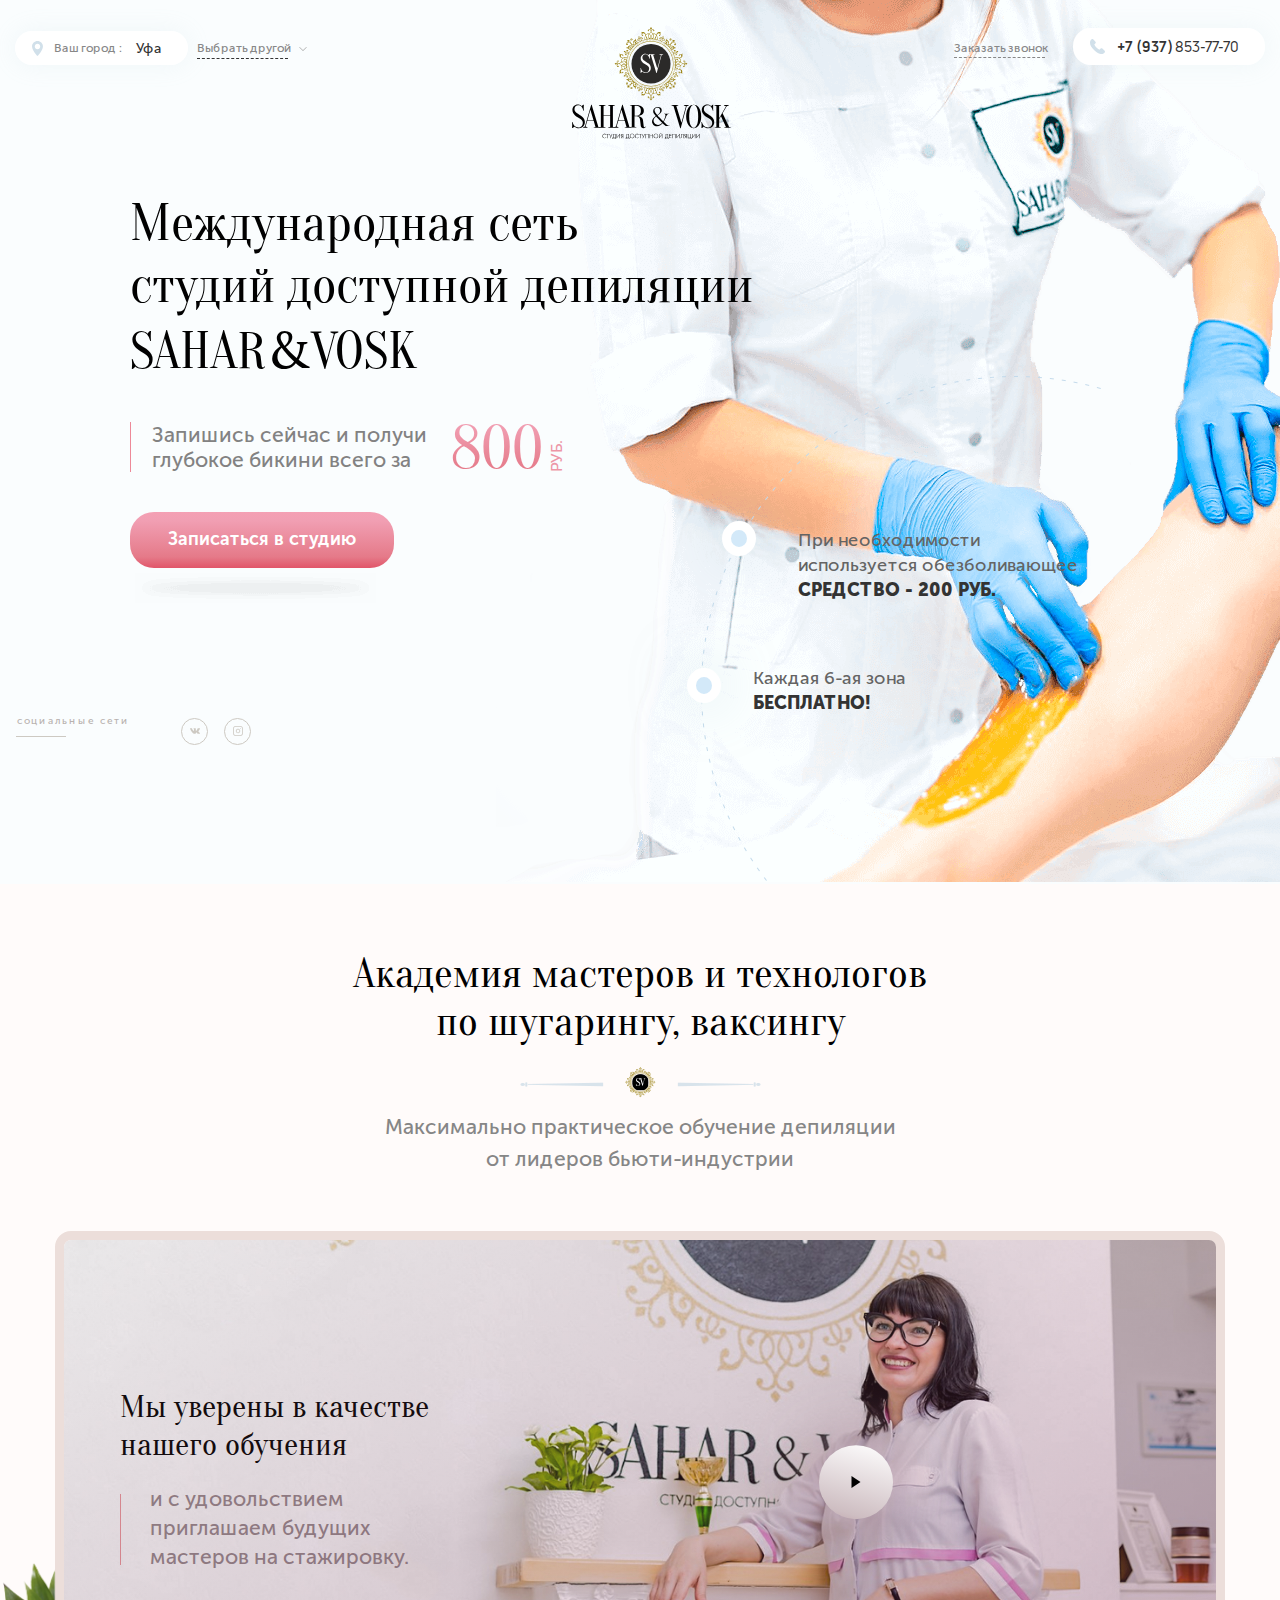
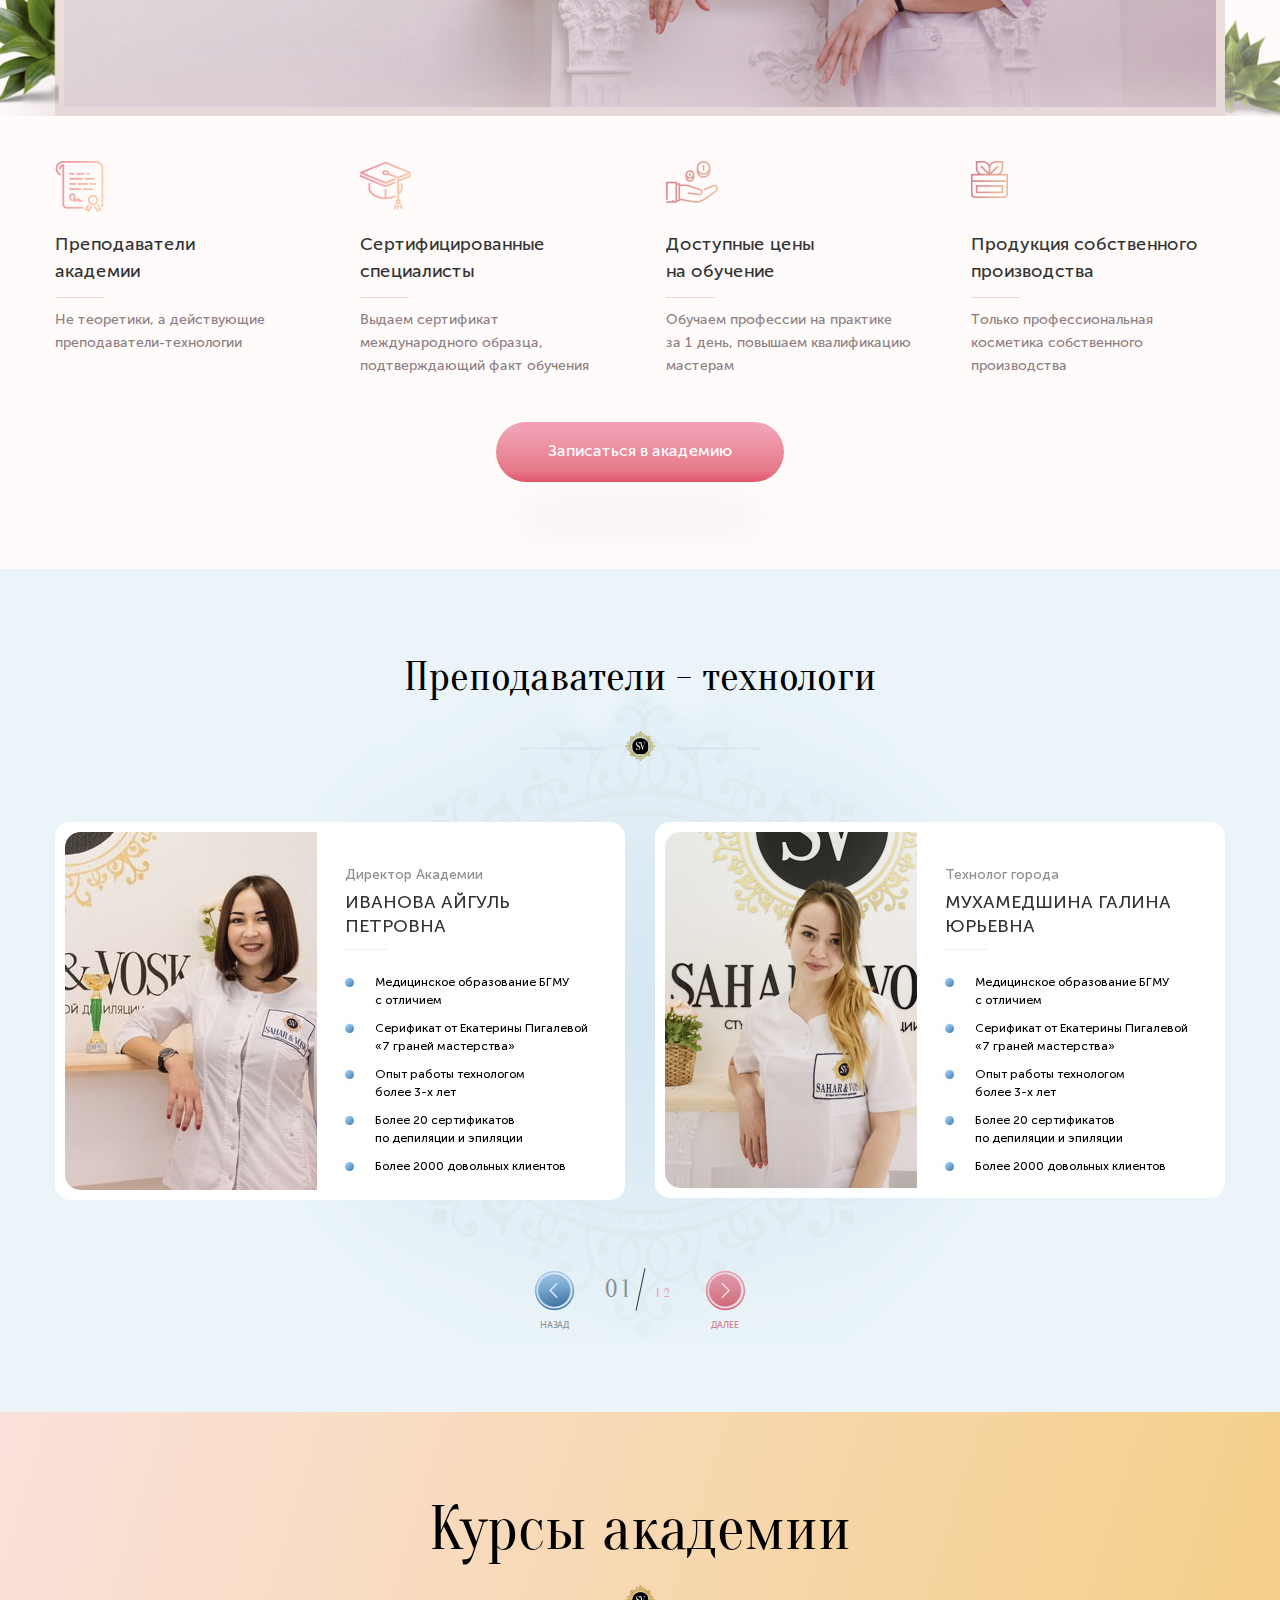
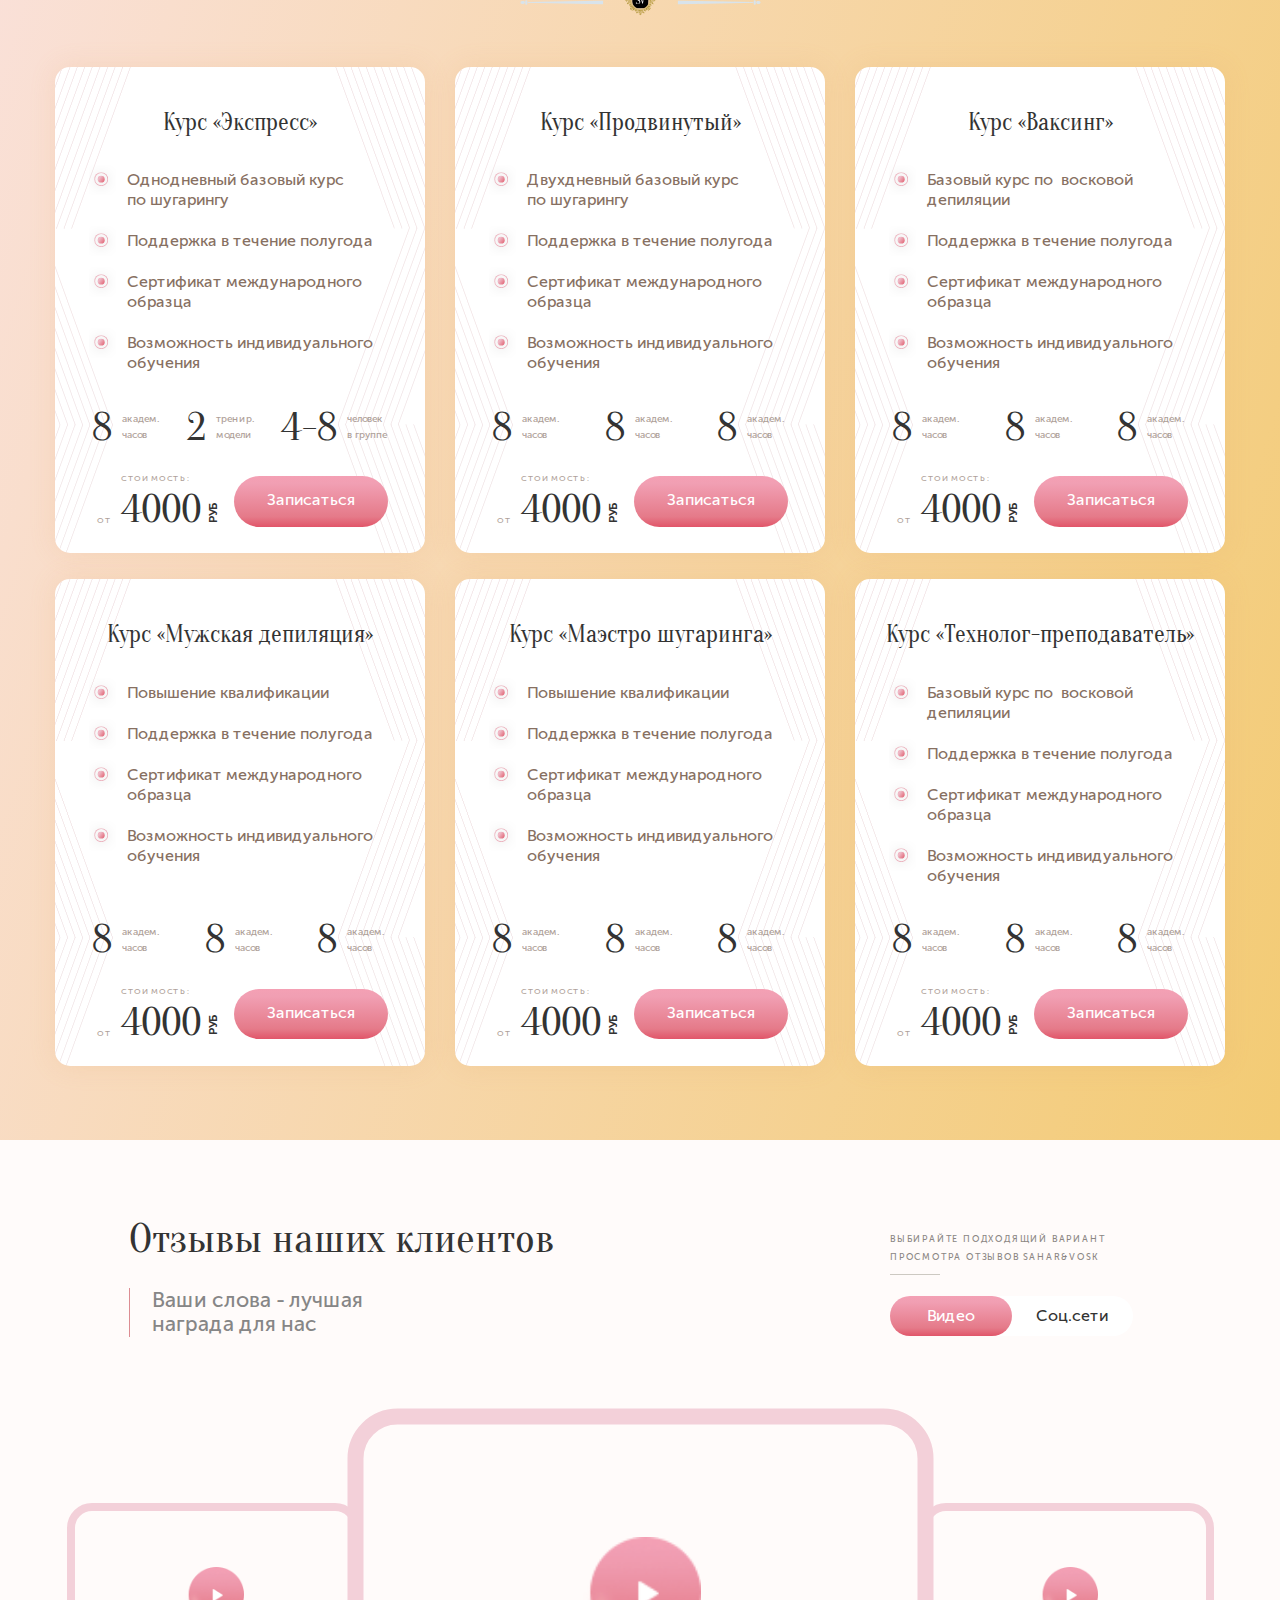
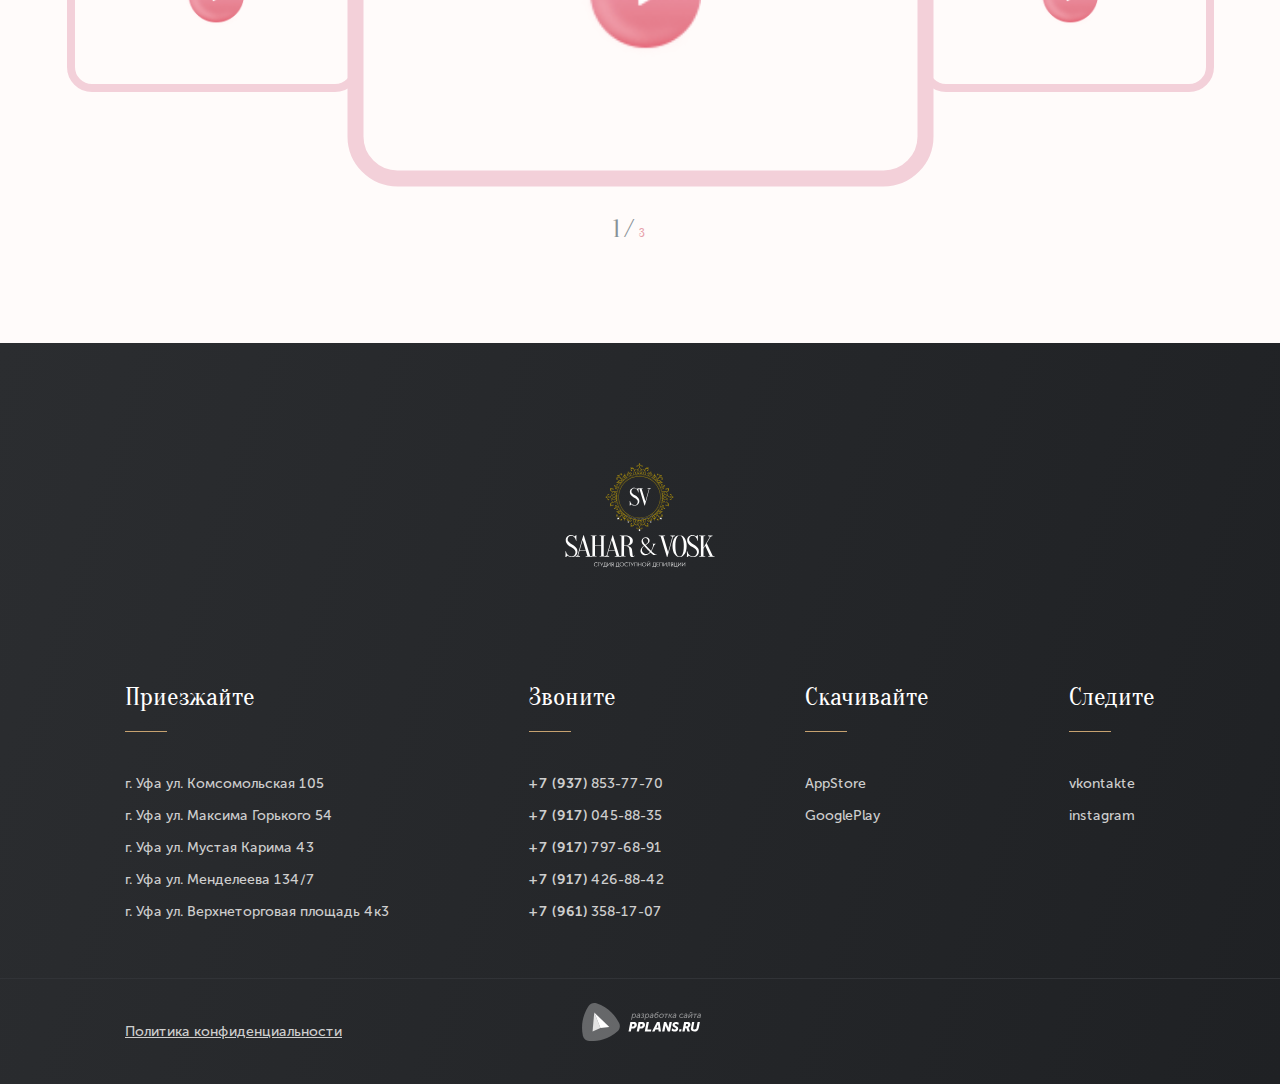
==== academy.html @ 2d85e716 "init" ====
<!DOCTYPE html>
<html lang="ru">
<head>
    <title>Международная сеть студий доступной депиляции Sahar&Vosk</title>
    <meta name="description" content="Международная сеть студий доступной депиляции Sahar&Vosk"/>
    <meta name="keywords" content="депиляция, сахарвоск, шугаринг, ваксинг"/>
    <!-- <base href="https://saharvosk.ru/" /> -->
    <meta charset="UTF-8"/>
    <meta http-equiv="X-UA-Compatible" content="IE=edge">
    <meta name="viewport" content="width=device-width, initial-scale=1, maximum-scale=1"/>
    <meta name="format-detection" content="telephone=no">

    <link rel="apple-touch-icon" sizes="180x180" href="img/favicon/apple-touch-icon.png">
    <link rel="icon" type="image/png" sizes="32x32" href="img/favicon/favicon-32x32.png">
    <link rel="icon" type="image/png" sizes="16x16" href="img/favicon/favicon-16x16.png">
    <!--<link rel="manifest" href="img/favicon/site.webmanifest">-->
    <meta name="msapplication-TileColor" content="#da532c">
    <meta name="theme-color" content="#ffffff">

    <link rel="stylesheet" type="text/css" href="css/normalize.css">
    <!-- шрифты -->
    <link rel="stylesheet" type="text/css" href="fonts/fonts.css">
    <!-- слайдер -->
    <link rel="stylesheet" type="text/css" href="slick/slick.css"/>
    <link rel="stylesheet" type="text/css" href="slick/slick-theme.css"/>
    <link rel="stylesheet" type="text/css" href="js/fancybox/dist/jquery.fancybox.min.css"/>

    <link rel="stylesheet" type="text/css" href="css/slider.css">
    <!-- основные стили -->
    <link rel="stylesheet" type="text/css" href="css/style.css">
    <link rel="stylesheet" type="text/css" href="css/index-style.css">
    <!-- медиа -->
    <link rel="stylesheet" type="text/css" href="css/media.css">
    <link rel="stylesheet" type="text/css" href="css/academy.css">
    <!--   <link rel="stylesheet" href="/components/ajaxform/css/default.css" type="text/css" /> -->
</head>
<body>
    <header class="women-header">
        <div class="container">
            <div class="women-header__top">
                <div class="women-header__hamburger">
                    <span></span>
                    <span></span>
                    <span></span>
                </div>
                <p class="women-header__top-city">
                            <span>
                                Ваш город :
                                <b>Уфа</b>
                            </span>
                    <a class="women-header__top-citybtn" href="javascript:void(0)">Выбрать другой</a>
                    <span>
                                <a class="women-header__top-citybtn" href="javascript:void(0)">
                                    <b>Уфа</b>
                                </a>
                            </span>
                </p>
                <a href="ufa/" class="header-top__logo">
                    <img src="img/logo-black.svg" alt="Логотип SAHAR&VOSK">
                </a>
                <p class="women-header__top-callme">
                    <a class="women-header__top-callmebtn" href="javascript:void(0)">Заказать звонок</a>
                    <a class="women-header__top-phone" href="tel:+79378537770">
                        <strong>+7 (937)</strong> 853-77-70
                    </a>
                </p>
            </div>
            <div class="women-header__middle">
                <div class="women-header__middle-wrap">
                    <h1 class="women-header__title">
                        Международная сеть<br/>
                        студий доступной депиляции<br/>
                        SAHAR<span>&amp;</span>VOSK
                    </h1>
                    <p class="women-header__action">
                        Запишись сейчас и получи глубокое бикини всего за
                        <strong class="women-header__price">
                            <span>800</span>
                            <b>
                                руб.
                            </b>
                        </strong>
                    </p>
                    <a class="women-header__button orderbtn" href="" target="_blank">Записаться в студию</a>
                    <img class="women-header__button-shadow" src="img/shadow-button-black@1x.png"
                         alt="shadow">
                </div>
                <div class="women-header__features">
                    <p>
                        При необходимости<br/>
                        используется обезболивающее<br/>
                        <b>средство - 200 руб.</b>
                    </p>
                    <p>
                        Каждая 6-ая зона<br/>
                        <b>бесплатно!</b>
                    </p>
                </div>
            </div>
            <div class="women-header__down">
                <div class="women-header__social">
                    <span>социальные  сети</span>
                    <ul class="women-header__social-list">
                        <li class="women-header__social-item">
                            <a href="https://vk.com/saharvoskufa" target="_blank">
                                <img src="svg/vk.svg" alt="Вконтакте"/>
                            </a>
                        </li>
                        <li class="women-header__social-item">
                            <a href="https://www.instagram.com/saharvosk_ufa/" target="_blank">
                                <img src="svg/instagram.svg" alt="Instagram"/>
                            </a>
                        </li>


                    </ul>
                </div>
            </div>
        </div>
        <nav class="main-navigation">
            <a class="main-navigation__link" href="ufa/female.html#about">О студии</a>
            <a class="main-navigation__link" href="ufa/female.html#achieves">Награды и достижения</a>
            <a class="main-navigation__link" href="ufa/female.html#complexes">Комплексы</a>
            <a class="main-navigation__link" href="ufa/female.html#prices">Наши цены</a>
            <a class="main-navigation__link" href="ufa/female.html#gallery">Галерея</a>
            <a class="main-navigation__link" href="ufa/female.html#masters">Мастера студии</a>
            <a class="main-navigation__link" href="ufa/female.html#reviews">Отзывы</a>
            <a class="main-navigation__link" href="ufa/female.html#training">Обучение</a>
            <a class="main-navigation__link" href="ufa/female.html#mobile">Скачать приложение</a>
            <a class="main-navigation__link" href="ufa/female.html#contacts">Контакты</a>
        </nav>
    </header>
    <main>
        <div class="academy-master">
            <div class="container container--middle">
                <section class="academy-master__main">
                    <h2 class="academy-master__title">Академия мастеров и технологов по шугарингу, ваксингу</h2>
                    <p class="academy-master__tagline">Максимально практическое обучение депиляции от&nbsp;лидеров бьюти-индустрии</p>
                </section>
                <div class="academy-master__video">
                    <div class="academy-master__video-wrap">
                        <img class="academy-master__img" src="img/img-teacher.jpg" alt="Об обучении обучении">
                        <section class="academy-master__video-main">
                            <h3 class="academy-master__video-title">Мы уверены в качестве  нашего обучения  </h3>
                            <p class="academy-master__video-tagline">и с удовольствием приглашаем будущих мастеров на стажировку.</p>
                        </section>
                        <a class="academy-master__video-btn" href="https://www.youtube.com/watch?time_continue=9&v=LHHwBPByfaY" data-fancybox aria-label="Play">
                            <span aria-label="знак воспроизведения"></span>
                        </a>
                    </div>
                    <div class="academy-master__video-shadow" aria-label="Тень прижата к низу"></div>
                </div>
                <ul class="advantages-learn">
                    <li class="advantages-learn__item">
                        <h3 class="advantages-learn__title advantages-learn__title--icon-1">Преподаватели <br>академии</h3>
                        <p class="advantages-learn__text">Не теоретики, а действующие преподаватели-технологии</p>
                    </li>
                    <li class="advantages-learn__item">
                        <h3 class="advantages-learn__title advantages-learn__title--icon-2">Сертифицированные специалисты</h3>
                        <p class="advantages-learn__text">Выдаем сертификат  международного образца, подтверждающий факт обучения</p>
                    </li>
                    <li class="advantages-learn__item">
                        <h3 class="advantages-learn__title advantages-learn__title--icon-3">Доступные цены на&nbsp;обучение</h3>
                        <p class="advantages-learn__text">Обучаем профессии на&nbsp;практике за&nbsp;1&nbsp;день, повышаем квалификацию мастерам</p>
                    </li>
                    <li class="advantages-learn__item">
                        <h3 class="advantages-learn__title advantages-learn__title--icon-4">Продукция собственного производства</h3>
                        <p class="advantages-learn__text">Только профессиональная косметика собственного производства</p>
                    </li>
                </ul>
                <div class="academy-master__center">
                    <a href="#" class="btn academy-master__btn">Записаться в академию</a>
                </div>
            </div>
        </div>
        <div class="people">
            <section class="container container--middle">
                <h2 class="people__title">Преподаватели - технологи</h2>
                <div class="teacher-slider">
                    <div class="teacher-slider__item">
                        <div class="teacher">
                            <div class="teacher__photo">
                                <img src="img/img-teacher-1.png" alt="Учитель Иванова Айгуль Петровна">
                            </div>
                            <div class="teacher__info">
                                <header class="teacher__header">
                                    <strong class="teacher__post">Директор Академии</strong>
                                    <h3 class="teacher__name">Иванова Айгуль Петровна</h3>
                                </header>
                                <ul class="teacher__list">
                                    <li class="teacher__item">Медицинское образование БГМУ с&nbsp;отличием</li>
                                    <li class="teacher__item">Серификат от&nbsp;Екатерины Пигалевой &laquo;7&nbsp;граней мастерства&raquo;</li>
                                    <li class="teacher__item">Опыт работы технологом <br> более 3-х лет</li>
                                    <li class="teacher__item">Более 20&nbsp;сертификатов по&nbsp;депиляции и&nbsp;эпиляции</li>
                                    <li class="teacher__item">Более 2000 довольных клиентов</li>
                                </ul>
                            </div>
                        </div>
                    </div>
                    <div class="teacher-slider__item">
                        <div class="teacher">
                            <div class="teacher__photo">
                                <img src="img/img-teacher-2.png" alt="Учитель Иванова Айгуль Петровна">
                            </div>
                            <div class="teacher__info">
                                <header class="teacher__header">
                                    <strong class="teacher__post">Технолог города</strong>
                                    <h3 class="teacher__name">Мухамедшина Галина Юрьевна</h3>
                                </header>
                                <ul class="teacher__list">
                                    <li class="teacher__item">Медицинское образование БГМУ с&nbsp;отличием</li>
                                    <li class="teacher__item">Серификат от&nbsp;Екатерины Пигалевой &laquo;7&nbsp;граней мастерства&raquo;</li>
                                    <li class="teacher__item">Опыт работы технологом <br> более 3-х лет</li>
                                    <li class="teacher__item">Более 20&nbsp;сертификатов по&nbsp;депиляции и&nbsp;эпиляции</li>
                                    <li class="teacher__item">Более 2000 довольных клиентов</li>
                                </ul>
                            </div>
                        </div>
                    </div>
                    <div class="teacher-slider__item">
                        <div class="teacher">
                            <div class="teacher__photo">
                                <img src="img/img-teacher-1.png" alt="Учитель Иванова Айгуль Петровна">
                            </div>
                            <div class="teacher__info">
                                <header class="teacher__header">
                                    <strong class="teacher__post">Директор Академии</strong>
                                    <h3 class="teacher__name">Иванова Айгуль Петровна</h3>
                                </header>
                                <ul class="teacher__list">
                                    <li class="teacher__item">Медицинское образование БГМУ с&nbsp;отличием</li>
                                    <li class="teacher__item">Серификат от&nbsp;Екатерины Пигалевой &laquo;7&nbsp;граней мастерства&raquo;</li>
                                    <li class="teacher__item">Опыт работы технологом <br> более 3-х лет</li>
                                    <li class="teacher__item">Более 20&nbsp;сертификатов по&nbsp;депиляции и&nbsp;эпиляции</li>
                                    <li class="teacher__item">Более 2000 довольных клиентов</li>
                                </ul>
                            </div>
                        </div>
                    </div>
                </div>
                <div class="people__arrow">
                    <button class="arrow-slide people__arrow-prev"></button>
                    <div class="people__number"><span>01</span> 12</div>
                    <button class="arrow-slide people__arrow-next"></button>
                </div>
            </section>
        </div>
        <div class="academy-cousre">
            <div class="container container--middle">
                <h2 class="academy-cousre__title">Курсы академии</h2>
                <ul class="academy-cousre__list">
                    <li class="academy-cousre__item">
                        <section class="course">
                            <h3 class="course__title">Курс «Экспресс»</h3>
                            <ul class="course__list">
                                <li class="course__item">Однодневный базовый курс по&nbsp;шугарингу
                                </li>
                                <li class="course__item">Поддержка в&nbsp;течение полугода
                                </li>
                                <li class="course__item">Сертификат международного образца
                                </li>
                                <li class="course__item">Возможность индивидуального обучения
                                </li>
                            </ul>
                            <ul class="course__time-list">
                                <li class="course__time-item">
                                    <strong class="course__time">8</strong>
                                    <span>академ. часов</span>
                                </li>
                                <li class="course__time-item">
                                    <strong class="course__time">2</strong>
                                    <span>тренир. модели</span>
                                </li>
                                <li class="course__time-item">
                                    <strong class="course__time">4-8</strong>
                                    <span>человек в группе</span>
                                </li>
                            </ul>
                            <footer class="course__footer">
                                <div class="course__price">
                                    <sub>от</sub>
                                    <strong>4000 <span>стоимость:</span></strong>
                                    <b>руб</b>
                                </div>
                                <a href="" class="btn btn--danger course__btn">Записаться</a>
                            </footer>
                        </section>
                    </li>
                    <li class="academy-cousre__item">
                        <section class="course">
                            <h3 class="course__title">Курс «Продвинутый»</h3>
                            <ul class="course__list">
                                <li class="course__item">Двухдневный базовый курс по&nbsp;шугарингу
                                </li>
                                <li class="course__item">Поддержка в&nbsp;течение полугода
                                </li>
                                <li class="course__item">Сертификат международного образца
                                </li>
                                <li class="course__item">Возможность индивидуального обучения
                                </li>
                            </ul>
                            <ul class="course__time-list">
                                <li class="course__time-item">
                                    <strong class="course__time">8</strong>
                                    <span>академ. часов</span>
                                </li>
                                <li class="course__time-item">
                                    <strong class="course__time">8</strong>
                                    <span>академ. часов</span>
                                </li>
                                <li class="course__time-item">
                                    <strong class="course__time">8</strong>
                                    <span>академ. часов</span>
                                </li>
                            </ul>
                            <footer class="course__footer">
                                <div class="course__price">
                                    <sub>от</sub>
                                    <strong>4000 <span>стоимость:</span></strong>
                                    <b>руб</b>
                                </div>
                                <a href="" class="btn btn--danger course__btn">Записаться</a>
                            </footer>
                        </section>
                    </li>
                    <li class="academy-cousre__item">
                        <section class="course">
                            <h3 class="course__title">Курс «Ваксинг»</h3>
                            <ul class="course__list">
                                <li class="course__item">Базовый курс по&nbsp; восковой депиляции
                                </li>
                                <li class="course__item">Поддержка в&nbsp;течение полугода
                                </li>
                                <li class="course__item">Сертификат международного образца
                                </li>
                                <li class="course__item">Возможность индивидуального обучения
                                </li>
                            </ul>
                            <ul class="course__time-list">
                                <li class="course__time-item">
                                    <strong class="course__time">8</strong>
                                    <span>академ. часов</span>
                                </li>
                                <li class="course__time-item">
                                    <strong class="course__time">8</strong>
                                    <span>академ. часов</span>
                                </li>
                                <li class="course__time-item">
                                    <strong class="course__time">8</strong>
                                    <span>академ. часов</span>
                                </li>
                            </ul>
                            <footer class="course__footer">
                                <div class="course__price">
                                    <sub>от</sub>
                                    <strong>4000 <span>стоимость:</span></strong>
                                    <b>руб</b>
                                </div>
                                <a href="" class="btn btn--danger course__btn">Записаться</a>
                            </footer>
                        </section>
                    </li>
                    <li class="academy-cousre__item">
                        <section class="course">
                            <h3 class="course__title">Курс «Мужская депиляция»</h3>
                            <ul class="course__list">
                                <li class="course__item">Повышение квалификации
                                </li>
                                <li class="course__item">Поддержка в&nbsp;течение полугода
                                </li>
                                <li class="course__item">Сертификат международного образца
                                </li>
                                <li class="course__item">Возможность индивидуального обучения
                                </li>
                            </ul>
                            <ul class="course__time-list">
                                <li class="course__time-item">
                                    <strong class="course__time">8</strong>
                                    <span>академ. часов</span>
                                </li>
                                <li class="course__time-item">
                                    <strong class="course__time">8</strong>
                                    <span>академ. часов</span>
                                </li>
                                <li class="course__time-item">
                                    <strong class="course__time">8</strong>
                                    <span>академ. часов</span>
                                </li>
                            </ul>
                            <footer class="course__footer">
                                <div class="course__price">
                                    <sub>от</sub>
                                    <strong>4000 <span>стоимость:</span></strong>
                                    <b>руб</b>
                                </div>
                                <a href="" class="btn btn--danger course__btn">Записаться</a>
                            </footer>
                        </section>
                    </li>
                    <li class="academy-cousre__item">
                        <section class="course">
                            <h3 class="course__title">Курс «Маэстро шугаринга»</h3>
                            <ul class="course__list">
                                <li class="course__item">Повышение квалификации
                                </li>
                                <li class="course__item">Поддержка в&nbsp;течение полугода
                                </li>
                                <li class="course__item">Сертификат международного образца
                                </li>
                                <li class="course__item">Возможность индивидуального обучения
                                </li>
                            </ul>
                            <ul class="course__time-list">
                                <li class="course__time-item">
                                    <strong class="course__time">8</strong>
                                    <span>академ. часов</span>
                                </li>
                                <li class="course__time-item">
                                    <strong class="course__time">8</strong>
                                    <span>академ. часов</span>
                                </li>
                                <li class="course__time-item">
                                    <strong class="course__time">8</strong>
                                    <span>академ. часов</span>
                                </li>
                            </ul>
                            <footer class="course__footer">
                                <div class="course__price">
                                    <sub>от</sub>
                                    <strong>4000 <span>стоимость:</span></strong>
                                    <b>руб</b>
                                </div>
                                <a href="" class="btn btn--danger course__btn">Записаться</a>
                            </footer>
                        </section>
                    </li>
                    <li class="academy-cousre__item">
                        <section class="course">
                            <h3 class="course__title">Курс «Технолог-преподаватель»</h3>
                            <ul class="course__list">
                                <li class="course__item">Базовый курс по&nbsp; восковой депиляции
                                </li>
                                <li class="course__item">Поддержка в&nbsp;течение полугода
                                </li>
                                <li class="course__item">Сертификат международного образца
                                </li>
                                <li class="course__item">Возможность индивидуального обучения
                                </li>
                            </ul>
                            <ul class="course__time-list">
                                <li class="course__time-item">
                                    <strong class="course__time">8</strong>
                                    <span>академ. часов</span>
                                </li>
                                <li class="course__time-item">
                                    <strong class="course__time">8</strong>
                                    <span>академ. часов</span>
                                </li>
                                <li class="course__time-item">
                                    <strong class="course__time">8</strong>
                                    <span>академ. часов</span>
                                </li>
                            </ul>
                            <footer class="course__footer">
                                <div class="course__price">
                                    <sub>от</sub>
                                    <strong>4000 <span>стоимость:</span></strong>
                                    <b>руб</b>
                                </div>
                                <a href="" class="btn btn--danger course__btn">Записаться</a>
                            </footer>
                        </section>
                    </li>
                </ul>
            </div>
        </div>
        <section class="women-reviews" id="reviews">
            <div class="container">
                <h3 class="women-reviews__title">
                    Отзывы наших клиентов
                </h3>
                <p class="women-reviews__subtitle">
                    Ваши слова - лучшая <br> награда для нас
                </p>
                <div class="women-reviews__right">
                    <p class="women-reviews__right-text">
                        Выбирайте подходящий вариант
                        просмотра отзывов SAHAR&VOSK
                    </p>
                    <div class="women-reviews__button-wrapp">
                        <a class="women-reviews__link active" data-link="tab-0">Видео</a>
                        <a class="women-reviews__link" data-link="tab-1">Соц.сети</a>
                    </div>
                </div>
            </div>
            <div class="women-reviews__slider women-reviews__slider--1 active">
                <a data-fancybox href="https://youtu.be/DEIMOzHHLB4">
                    <div class="women-features__video-play">
                        <span class="visually-hidden">play</span>
                    </div>
                    <!--<img src="otz3.jpg" alt="Видео 3" title="Видео 3">-->
                    <div class="women-reviews__item" style="background-image: url('otz3.jpg')"></div>
                </a><a data-fancybox href="https://youtu.be/8-T09xqndgY">
                <div class="women-features__video-play">
                    <span class="visually-hidden">play</span>
                </div>
                <!--<img src="otz2.jpg" alt="Видео 2" title="Видео 2">-->
                <div class="women-reviews__item" style="background-image: url('otz2.jpg')"></div>
            </a><a data-fancybox href="https://www.youtube.com/watch?v=f9iLj6qCaHw&feature=youtu.be">
                <div class="women-features__video-play">
                    <span class="visually-hidden">play</span>
                </div>
                <!--<img src="otz1.jpg" alt="Видео 1" title="Видео 1">-->
                <div class="women-reviews__item" style="background-image: url('otz1.jpg')"></div>
            </a>
            </div>
            <div class="women-reviews__slider women-reviews__slider--2 ">
                <a data-fancybox href="Screenshot_17.jpg">
                    <div class="women-features__video-play">
                        <span class="visually-hidden">play</span>
                    </div>
                    <!--<img src="Screenshot_17.jpg" alt="Видео 1" title="Видео 1"> -->
                    <div class="women-reviews__item" style="background-image: url('Screenshot_17.jpg')"></div>
                </a><a data-fancybox href="Screenshot_18.jpg">
                <div class="women-features__video-play">
                    <span class="visually-hidden">play</span>
                </div>
                <!--<img src="Screenshot_18.jpg" alt="" title=""> -->
                <div class="women-reviews__item" style="background-image: url('Screenshot_18.jpg')"></div>
            </a><a data-fancybox href="Screenshot_19.jpg">
                <div class="women-features__video-play">
                    <span class="visually-hidden">play</span>
                </div>
                <!--<img src="Screenshot_19.jpg" alt="" title=""> -->
                <div class="women-reviews__item" style="background-image: url('Screenshot_19.jpg')"></div>
            </a><a data-fancybox href="Screenshot_20.jpg">
                <div class="women-features__video-play">
                    <span class="visually-hidden">play</span>
                </div>
                <!--<img src="Screenshot_20.jpg" alt="" title=""> -->
                <div class="women-reviews__item" style="background-image: url('Screenshot_20.jpg')"></div>
            </a><a data-fancybox href="Screenshot_21.jpg">
                <div class="women-features__video-play">
                    <span class="visually-hidden">play</span>
                </div>
                <!--<img src="Screenshot_21.jpg" alt="" title=""> -->
                <div class="women-reviews__item" style="background-image: url('Screenshot_21.jpg')"></div>
            </a><a data-fancybox href="Screenshot_22.jpg">
                <div class="women-features__video-play">
                    <span class="visually-hidden">play</span>
                </div>
                <!--<img src="Screenshot_22.jpg" alt="" title=""> -->
                <div class="women-reviews__item" style="background-image: url('Screenshot_22.jpg')"></div>
            </a>
            </div>
        </section>
    </main>
    <footer class="women-footer" id="contacts">
        <div class="container">
            <a class="women-footer__logo" href="ufa/">
                <img src="img/logo-white.svg" alt="logo">
            </a>
            <div class="women-footer__wrapper">
                <div class="women-footer__block">
                    <h3 class="women-footer__block-title">Приезжайте</h3>
                    <ul class="women-footer__list">
                        <li>г. Уфа ул. Комсомольская 105</li>
                        <li>г. Уфа ул. Максима Горького 54</li>
                        <li>г. Уфа ул. Мустая Карима 43</li>
                        <li>г. Уфа ул. Менделеева 134/7</li>
                        <li>г. Уфа ул. Верхнеторговая площадь 4к3</li>
                    </ul>
                </div>
                <div class="women-footer__block">
                    <h3 class="women-footer__block-title">Звоните</h3>
                    <ul class="women-footer__list">
                        <li><a href="tel:+79378537770"><strong>+7 (937)</strong> 853-77-70</a></li>
                        <li><a href="tel:+79170458835"><strong>+7 (917)</strong> 045-88-35</a></li>
                        <li><a href="tel:+79177976891"><strong>+7 (917)</strong> 797-68-91</a></li>
                        <li><a href="tel:+79174268842"><strong>+7 (917)</strong> 426-88-42</a></li>
                        <li><a href="tel:+79613581707"><strong>+7 (961)</strong> 358-17-07</a></li>
                    </ul>
                </div>
                <div class="women-footer__block">
                    <h3 class="women-footer__block-title women-footer__respomsive-title">Скачивайте</h3>
                    <ul class="women-footer__list">
                        <li>
                            <a class="women-footer__responsive-link" target="_blank"
                               href="https://itunes.apple.com/ru/app/%D1%81%D1%82%D1%83%D0%B4%D0%B8%D1%8F-%D0%B4%D0%B5%D0%BF%D0%B8%D0%BB%D1%8F%D1%86%D0%B8%D0%B8-sahar-vosk/id1389787191?mt=8">
                                AppStore
                            </a>
                        </li>
                        <li>
                            <a class="women-footer__responsive-link google-responsive-link" target="_blank"
                               href="https://play.google.com/store/apps/details?id=com.yclients.mobile.g93509">
                                GooglePlay
                            </a>
                        </li>
                    </ul>
                </div>
                <div class="women-footer__block">
                    <h3 class="women-footer__block-title">Следите</h3>
                    <ul class="women-footer__list">
                        <li><a target="_blank" href="https://vk.com/saharvoskufa">vkontakte</a></li>
                        <li><a target="_blank" href="https://www.instagram.com/saharvosk_ufa/">instagram</a></li>


                    </ul>
                </div>
            </div>
        </div>
        <div class="women-footer__down">
            <div class="container">
                <a class="women-footer__link" target="_blank" href="Политика конфиденциальности для сайта (1).pdf">Политика
                    конфиденциальности</a>
                <a class="women-footer__down-link" href="https://pplans.ru">
                    <img src="img/pplans-white.svg" alt="Разработка сайтов PeoplePlans"
                         title="Разработка сайтов PeoplePlans">
                </a>
            </div>
        </div>
    </footer>
    <div class="modal-city">
        <div class="container">
            <img class="img-fluid logo-w" src="img/logo-black.svg" alt="Логотип SAHAR&VOSK">
            <h3 class="modal-city__title">Выберите город
                <sub class="closed-modal">
                    <span></span>
                    <span></span>
                </sub>
            </h3>
            <ul class="modal-city__list">
                <li class="modal-city__item">
                    <h3 class="modal-city__item-title">А</h3>
                    <ul>
                        <li><a href="aktobe/">Актобе</a></li>
                        <li><a href="almaty/">Алматы</a></li>
                        <li><a href="almetyevsk/">Альметьевск</a></li>
                        <li><a href="arkhangelsk/">Архангельск</a></li>
                        <li><a href="astana/">Астана</a></li>
                        <li><a href="astrahan/">Астрахань</a></li>
                    </ul>
                </li>
                <li class="modal-city__item">
                    <h3 class="modal-city__item-title">Б</h3>
                    <ul>
                        <li><a href="balashikha/">Балашиха</a></li>
                        <li><a href="belgorod/">Белгород</a></li>
                    </ul>
                </li>
                <li class="modal-city__item">
                    <h3 class="modal-city__item-title">В</h3>
                    <ul>
                        <li>Волгоград <br><span>(скоро открытие)</span></li>
                        <li><a href="vologda/">Вологда</a></li>
                        <li>Воронеж <br><span>(скоро открытие)</span></li>
                    </ul>
                </li>
                <li class="modal-city__item">
                    <h3 class="modal-city__item-title">Е</h3>
                    <ul>
                        <li>Екатеринбург <br><span>(скоро открытие)</span></li>
                    </ul>
                </li>
                <li class="modal-city__item">
                    <h3 class="modal-city__item-title">Ж</h3>
                    <ul>
                        <li><a href="zhukovsky/">Жуковский</a></li>
                    </ul>
                </li>
                <li class="modal-city__item">
                    <h3 class="modal-city__item-title">И</h3>
                    <ul>
                        <li><a href="ivanovo/">Иваново</a></li>
                        <li><a href="izhevsk/">Ижевск</a></li>
                        <li><a href="irkutsk/">Иркутск</a></li>
                    </ul>
                </li>
                <li class="modal-city__item">
                    <h3 class="modal-city__item-title">Й</h3>
                    <ul>
                        <li><a href="yoshkar-ola/">Йошкар-Ола</a></li>
                    </ul>
                </li>
                <li class="modal-city__item">
                    <h3 class="modal-city__item-title">К</h3>
                    <ul>
                        <li><a href="kazan/">Казань</a></li>
                        <li><a href="kaliningrad/">Калининград</a></li>
                        <li>Караганда <br><span>(скоро открытие)</span></li>
                        <li><a href="kiev/">Киев</a></li>
                        <li><a href="kirov/">Киров</a></li>
                        <li><a href="kovrov/">Ковров</a></li>
                        <li><a href="korolev/">Королев</a></li>
                        <li><a href="krasnodar/">Краснодар</a></li>
                        <li><a href="kyzylorda/">Кызылорда</a></li>
                    </ul>
                </li>
                <li class="modal-city__item">
                    <h3 class="modal-city__item-title">М</h3>
                    <ul>
                        <li><a href="moscow/">Москва</a></li>
                        <li><a href="murmansk/">Мурманск</a></li>
                        <li><a href="mytishchi/">Мытищи</a></li>
                    </ul>
                </li>
                <li class="modal-city__item">
                    <h3 class="modal-city__item-title">Н</h3>
                    <ul>
                        <li><a href="nabchelny/">Набережные Челны</a></li>
                        <li>Нижний Новгород <br><span>(скоро открытие)</span></li>
                        <li><a href="novocherkassk/">Новочеркасск</a></li>
                    </ul>
                </li>
                <li class="modal-city__item">
                    <h3 class="modal-city__item-title">О</h3>
                    <ul>
                        <li>Омск <br><span>(скоро открытие)</span></li>
                        <li><a href="orenburg/">Оренбург</a></li>
                    </ul>
                </li>
                <li class="modal-city__item">
                    <h3 class="modal-city__item-title">П</h3>
                    <ul>
                        <li><a href="perm/">Пермь</a></li>
                        <li><a href="pskov/">Псков</a></li>
                    </ul>
                </li>
                <li class="modal-city__item">
                    <h3 class="modal-city__item-title">Р</h3>
                    <ul>
                        <li><a href="ramenskoe/">Раменское</a></li>
                        <li><a href="rostov/">Ростов-на-Дону</a></li>
                    </ul>
                </li>
                <li class="modal-city__item">
                    <h3 class="modal-city__item-title">С</h3>
                    <ul>
                        <li><a href="samara/">Самара</a></li>
                        <li><a href="spb/">Санкт-Петербург</a></li>
                        <li>Саранск <br><span>(скоро открытие)</span></li>
                        <li><a href="saratov/">Саратов</a></li>
                        <li><a href="severodvinsk/">Северодвинск</a></li>
                        <li><a href="simferopol/">Симферополь</a></li>
                        <li><a href="sochi/">Сочи</a></li>
                        <li><a href="stavropol/">Ставрополь</a></li>
                        <li><a href="stary-oskol/">Старый Оскол</a></li>
                        <li><a href="sterlitamak/">Стерлитамак</a></li>
                        <li><a href="surgut/">Сургут</a></li>
                        <li><a href="syktyvkar/">Сыктывкар</a></li>
                    </ul>
                </li>
                <li class="modal-city__item">
                    <h3 class="modal-city__item-title">Т</h3>
                    <ul>
                        <li><a href="tashkent/">Ташкент</a></li>
                        <li><a href="tolyatti/">Тольятти</a></li>
                        <li><a href="tyumen/">Тюмень</a></li>
                    </ul>
                </li>
                <li class="modal-city__item">
                    <h3 class="modal-city__item-title">У</h3>
                    <ul>
                        <li><a href="ulan-ude/">Улан-Удэ</a></li>
                        <li><a href="ulyanovsk/">Ульяновск</a></li>
                        <li><a href="ust-kamenogorsk/">Усть-Каменогорск</a></li>
                        <li><a href="ufa/">Уфа</a></li>
                    </ul>
                </li>
                <li class="modal-city__item">
                    <h3 class="modal-city__item-title">Х</h3>
                    <ul>
                        <li>Хабаровск <br><span>(скоро открытие)</span></li>
                        <li><a href="kharkov/">Харьков</a></li>
                    </ul>
                </li>
                <li class="modal-city__item">
                    <h3 class="modal-city__item-title">Ч</h3>
                    <ul>
                        <li><a href="cheboksary/">Чебоксары</a></li>
                        <li><a href="chelyabinsk/">Челябинск</a></li>
                    </ul>
                </li>
                <li class="modal-city__item">
                    <h3 class="modal-city__item-title">Ш</h3>
                    <ul>
                        <li><a href="shymkent/">Шымкент</a></li>
                    </ul>
                </li>
                <li class="modal-city__item">
                    <h3 class="modal-city__item-title">Я</h3>
                    <ul>
                        <li><a href="yakutsk/">Якутск</a></li>
                        <li><a href="yaroslavl/">Ярославль</a></li>
                    </ul>
                </li>
            </ul>
        </div>
        <div class="women-footer__down">
            <div class="container">
                <a class="women-footer__link" href="#">Политика конфиденциальности</a>
                <a class="women-footer__down-link" href="#">
                    <img src="img/icons/pplans-logo.svg" alt="pplans.ru"></a>
            </div>
        </div>
    </div>
    <script src="js/jquery.min.js"></script>
    <script src="slick/slick.min.js"></script>
    <script src="js/fancybox/dist/jquery.fancybox.min.js"></script>
    <script src="js/jQuery-Mask-Plugin-master/dist/jquery.mask.min.js"></script>
    <script src="js/script.js"></script>
</body>
</html>
---- fonts/fonts.css ----
@font-face {
  font-family: 'MuseoSansCyrl';
  src: url('MuseoSansCyrl-500.woff') format('woff');
  font-weight: 500;
  font-style: normal;
}

@font-face {
  font-family: 'MuseoSansCyrl';
  src: url('MuseoSansCyrl-500Italic.woff') format('woff');
  font-style: italic;
  font-weight: 500;
}

@font-face {
  font-family: 'MuseoSansCyrl';
  src: url('MuseoSansCyrl-700.woff') format('woff');
  font-weight: 700;
  font-style: normal;
}

@font-face {
  font-family: 'MuseoSansCyrl';
  src: url('MuseoSansCyrl-900.woff') format('woff');
  font-weight: 900;
  font-style: normal;
}

@font-face {
  font-family: 'Oranienbaum';
  src: url('Oranienbaum-Regular.woff') format('woff');
  font-style: normal;
  font-weight: 400;
}

@font-face {
  font-family: 'UniNeue';
  src: url('UniNeueBold.woff') format('woff');
  font-weight: 700;
  font-style: normal;
}

@font-face {
  font-family: 'UniNeue';
  src: url('UniNeueHeavy.woff') format('woff');
  font-weight: 900;
  font-style: normal;
}

@font-face {
  font-family: 'UniNeue';
  src: url('UniNeueLight.woff') format('woff');
  font-weight: 300;
  font-style: normal;
}

@font-face {
  font-family: 'UniNeue';
  src: url('UniNeueRegular.woff') format('woff');
  font-weight: 400;
  font-style: normal;
}

@font-face {
  font-family: 'PTSerif';
  src: url('PTSerif-Regular.woff') format('woff');
  font-weight: normal;
  font-style: normal;
}

@font-face {
  font-family: 'MarckScript';
  src: url('MarckScript-Regular.woff') format('woff');
  font-weight: 400;
  font-style: normal;
}

@font-face {
  font-family: 'PlayfairDisplay';
  src: url('PlayfairDisplay.woff') format('woff');
  font-weight: 400;
  font-style: normal;
}
---- css/slider.css ----
.slider-paging-number li:nth-child(1n+2){ display:none; }

.women-range__list > .slick-next,
.women-range__list > .slick-prev,
.women-rewards__images > .slick-prev,
.women-rewards__images > .slick-next,
.women-rewards__slider > .slick-prev, 
.women-rewards__slider > .slick-next,
.women-positive__slider > .slick-prev,
.women-positive__slider > .slick-next,
.women-reviews__slider > .slick-prev,
.women-reviews__slider > .slick-next{
	width: 44px;
	height: 44px;
	background: #fff url(../svg/next.svg) no-repeat center center / contain;
	border-radius: 50%;
	z-index: 2;
	border: 12px solid #fff;
	box-sizing: border-box;
	box-shadow: 0 0 15px rgba(0,0,0,0.1);
}

.women-reviews__slider {
	display: none;
}

.women-reviews__slider.active {
	display: block;
}

.women-reviews__slider--2 .women-features__video-play {
	display: none;
}


.women-range__list > .slick-prev,
.women-rewards__images > .slick-prev,
.women-rewards__slider > .slick-prev,
.women-positive__slider > .slick-prev,
.women-reviews__slider > .slick-prev{
	transform: rotate(180deg);
}

.women-range__list > .slick-next:before,
.women-range__list > .slick-prev:before,
.women-rewards__images > .slick-prev:before,
.women-rewards__images > .slick-next:before,
.women-rewards__slider > .slick-prev:before, 
.women-rewards__slider > .slick-next:before,
.women-positive__slider > .slick-prev:before,
.women-positive__slider > .slick-next:before,
.women-reviews__slider > .slick-prev:before,
.women-reviews__slider > .slick-next:before{
	display: none;
}

.slick-dots li{
	width: 15px;
	height: 15px;
	background: none;
	border: 1px solid #dd8c92;
	border-radius: 50%;
}

.slick-dots .slick-active{
	background: #dd8c92;
}

.slick-dots button{
	opacity: 0;
}

.women-rewards__slider img{
	margin: 0 auto;
}

.women-range__list > .slick-prev{
	top: 158px;
	left: -17px;
}

.women-range{
	padding-bottom: 57px;
}

.women-rewards__images > .slick-prev,
.women-rewards__slider > .slick-prev{
	top: 77px;
	left: -17px;
}

.women-range__list > .slick-prev:active,
.women-rewards__images > .slick-prev:active,
.women-rewards__slider > .slick-prev:active{
	left: -10px;
}

.women-range__list > .slick-next{
	top: 180px;
	right: -17px;
}

.women-rewards__images > .slick-next,
.women-rewards__slider > .slick-next{
	top: 99px;
	right: -10px;
}



.women-range__list > .slick-next:active,
.women-rewards__images > .slick-next:active,
.women-rewards__slider > .slick-next:active{
	right: -10px;
}

.women-range__list .slick-dots{
	bottom: -45px;
}

.women-rewards__slider .slick-dots{
	bottom: -45px;
}

.women-positive__slider{
	background: url(../img/women-positive-back.png) no-repeat -6px -24%;
}

.women-positive__slider.slick-slider {
	margin-bottom: 0;
	margin-top: 15px;
}

.women-positive__slider .slick-slide{
	display: inline-block;
	border-radius: 15px 15px 0 0;
}

.women-positive__slider .slick-list{
	height: 100%;
}

.women-positive__slider .slick-track{
	height: 454px;

}

.women-positive__slider .slick-slide img{
	margin-left: 137px;
	height: 100%;
	margin-top: -2px;
    border-top-right-radius: 15px;
    border-top-left-radius: 15px;
}

.women-positive__slider .slick-dots{
	bottom: 50px;
}

.women-positive__slider .slick-prev{
	left: 107px;
	top: 225px;
}

.women-positive__slider .slick-prev:active{
	left: 100px;
}

.women-positive__slider .slick-next{
	left: 640px;
	top: 247px;
}

.women-positive__slider .slick-next:active{
	right: 140px;
}

.slick-prev:focus,
.slick-prev:hover,
.slick-next:focus,
.slick-next:hover{
	box-shadow: none;
}

.women-staff__slider-item{
	max-width: 270px;
	background: #f5f5f3;
	border-radius: 15px;
	overflow: hidden;
	box-shadow: 0 1px 31px rgba(0, 0, 0, 0.3);
    margin: 0 21px;
    text-align: left;
	/*margin-left: 40px;*/
	/*margin: 0 auto;*/
}

@media (max-width: 767px) {
	.women-staff__slider-item {
		margin: 0 auto;
	}

	.women-staff__slider {
		direction: ltr;
	}

	[dir='rtl'] .slick-next {
		left: initial;
	}
}

/*.women-staff__slider .slick-slide {
	width: auto !important;
}*/

.women-staff__slider .slick-list{
	padding: 10px 0;
}

.women-staff__slider-item img{
	height: 238px;
}

.women-staff__slider-title{
	font-size: 16px;
	color: #333333;
	text-transform: uppercase;
	margin: 26px 0 32px 28px;
	position: relative;
}

.women-staff__slider-title::before{
	content: '';
	width: 42px;
	height: 1px;
	background: #bac9d1;
	position: absolute;
	bottom: -17px;
	left: 0;
}

.women-staff__slider-item p{
	font-size: 12px;
	color: #999999;
	margin: 0 29px 28px 29px;
	line-height: 21px;
	min-height: 63px;
}

.women-staff__slider{
	position: absolute;
	width: 75%;
	left: -194px;
	top: 121px;
}

@media (min-width: 1860px) {
	.women-staff__slider{
		left: -250px;
	}
}


.women-staff__slider .slick-slide {
	padding: 10px 0;
}

.women-staff{
	position: relative;
}

.women-staff .container::after{
	content: '';
	width: 150px;
	height: 660px;
	position: absolute;
	left: -250px;
	top: 0;
	background: rgba(255,255,255,0.5);
	z-index: 4;
	box-shadow: 0 0 70px rgba(255,255,255,0.9);
}

.women-staff__slider > .slick-prev,
.women-staff__slider > .slick-next{
	width: 39px;
	height: 39px;
	border-radius: 50%;
	z-index: 2;
}

.women-staff__slider > .slick-next{
	background: url(../img/women-staff-next.png) no-repeat center center / contain;
	right: -220px;
	top: 308px;
	display: none;
}

.women-staff__slider-prev{
	background: url(../img/women-staff-prev.png) no-repeat center center / contain;
	position: absolute;
	right: -90px;
	top: 286px;
	width: 39px;
	height: 39px;
	border-radius: 50%;
	z-index: 2;
	border: none;
	outline: none;
	cursor: pointer;
}

.women-staff__slider-prev::before{
	content: 'Назад';
	font-size: 8px;
	color: #879196;
	line-height: 70px;
	text-transform: uppercase;
	position: absolute;
	left: 0;
	width: 100%;
	text-align: center;
}

.women-staff__slider > .slick-next::before{
	content: 'Далее';
	font-size: 8px;
	color: #d57987;
	line-height: 70px;
	text-transform: uppercase;
	position: absolute;
	left: 0;
	width: 100%;
	text-align: center;
}

.slider-paging-number{
	position: absolute;
	right: -150px;
	bottom: 125px;
	font-size: 12px;
	letter-spacing: 4.8px;
	font-family: 'Oranienbaum';
	color: #879196;
}

.slider-paging-number li:first-letter{
	font-size: 24px;
	color: #879196;
}

.slider-paging-number li{
	color: #e79ea9;
}

.women-reviews__slider{
	margin-top: 67px;
}

.women-reviews__slider *{
	box-sizing: border-box;
}

.women-reviews__slider .slick-slide{
	width: 281px; 
	height: 189px;
	text-align: center;
	position: relative;
}

.women-reviews__slider img{
	width: 293px;
	height: 189px;
	display: inline-block;
	border: 8px solid #f3d0d9;
	border-radius: 25px;
	box-sizing: border-box;
}

.slick-track.transform-1 {
    transform: translate3d(0px, 0px, 0px) !important;
}

.women-reviews__slider .slick-current{
	/*transform: scale(2);*/
	position: relative;
	z-index: 2;
	transition: all .3s;
	width: 585px;
}

.women-reviews__slider .slick-current .women-features__video-play,
.women-reviews__slider .slick-current .women-reviews__item {
	transform: scale(2);
	z-index: 9;
}

.women-reviews__slider a{
	display: none;
}

.women-reviews__slider .slick-list.draggable{
	padding: 100px 0 !important;
	overflow: hidden;
}

.women-reviews__slider .slick-center a{
	display: block;
}

.women-reviews__slider .slick-prev{
	left: 28%;
	top: 45%;
}

.women-reviews__slider .slick-next{
	right: 28%;
	top: 50%;
}

.women-reviews__slider .slider-paging-number{
	right: calc(50% - 10px);
	bottom: -52px;
}

.women-reviews__slider .women-features__video-play{
	position: absolute !important;
	bottom: calc(50% - 30px);
	right: calc(50% - 30px);
}

.women-instagram__slider{
	margin-top: 70px;
	height: 200px;
}

.women-instagram__slider img{
	height: 100%;
}

.women-instagram__slider .slick-list{
	height: 100%;
}

.women-instagram__slider .slick-track{
	height: 100%;
}

.women-instagram__slider .slick-prev{
	width: calc(100% / 8);
	height: 100%;
	background: rgba(0,0,0,0.3);
	z-index: 2;
	left: 0;
}

.women-instagram__slider .slick-prev::before{
	content: '';
	background: url(../svg/left-arrow-chevron.svg) no-repeat center center;
	width: 37px;
	height: 37px;
	z-index: 3;
	position: absolute;
	left: calc(50% - 18px);
	top: calc(50% - 18px);
}

.women-instagram__slider .slick-next{
	width: calc(100% / 8);
	height: 100%;
	background: rgba(0,0,0,0.3);
	z-index: 2;
	right: 0;
}

.women-instagram__slider .slick-next::before{
	content: '';
	background: url(../svg/left-arrow-chevron.svg) no-repeat center center;
	width: 37px;
	height: 37px;
	z-index: 3;
	position: absolute;
	left: calc(50% - 18px);
	top: calc(50% - 18px);
	transform: rotate(180deg);
}

.women-instagram__slider .slick-slide{
	position: relative;
}

.women-instagram__slider .slick-slide a span{
	content: '@ saharvosk_city';
	font-size: 14px;
	color: #333333;
	text-decoration: underline;
	letter-spacing: 0.7px;
	background: rgba(255,255,255,0.9) url(../svg/instagram-logo.svg) no-repeat 50% 25%;
	width: 100%;
	height: 100%;
	position: absolute;
	top: 0;
	left: 0;
	text-align: center;
	z-index: 3;
	opacity: 0;
	transition: opacity ease.3s;
	transition: padding .4s;
}

.women-instagram__slider .slick-slide a:hover span{
	opacity: 1;
	transition: opacity ease .3s;
	transition: padding .4s;
	padding-top: 60%;
}

@media screen and (max-width: 4000px) and (min-width: 1200px){
	.women-rewards__images .slick-track{
		transform: none !important;
	}

	.women-rewards__images > .slick-list.draggable{
		width: 100% !important;
		padding: 0 !important;
	}
}
---- css/style.css ----
html{
	font-family: 'MuseoSansCyrl';
	font-weight: 500;
	font-size: 21px;
	margin: 0;
	padding: 0;
}

body{
	overflow-x: hidden;	
}

*{
	margin: 0;
	padding: 0;
	-moz-transition: all 0.3s ease;
	-webkit-transition-property: all;			
	-webkit-transition-duration: 0.3s;
	-webkit-transition-timing-function: ease;
}

a:focus{
	outline: none;
}

ul, li {
	display: block;
}



.visually-hidden{
	position: absolute;
	clip: rect(0 0 0 0);
	width: 1px;
	height: 1px; 
	margin: -1px;
}

.container{
	width: 100%;
	max-width: 1430px;
	padding-left: 15px;
	padding-right: 15px;
	margin-right: auto;
	margin-left: auto;
    position: relative;
    box-sizing: border-box;	
}

.women-content {
    overflow: hidden;
}

.arrow-click {
	position: relative;
    width: 39px;
    height: 39px;
    border-radius: 50%;
    z-index: 2;
    border: none;
    outline: none;
    cursor: pointer;
}

.arrow-direction__left {
    background: url(../img/women-staff-next.png) no-repeat center center / contain;
}

.arrow-direction__right {
	background: url(../img/women-staff-prev.png) no-repeat center center / contain;
}

.arrow-direction__right::before {
    content: "Назад";
    font-size: 8px;
    color: rgb(135, 145, 150);
    line-height: 70px;
    text-transform: uppercase;
    position: absolute;
    left: 0px;
    width: 100%;
    text-align: center;
}

.arrow-direction__left::before {
    content: "Далее";
    font-size: 8px;
    color: rgb(213, 121, 135);
    line-height: 70px;
    text-transform: uppercase;
    position: absolute;
    left: 0px;
    width: 100%;
    text-align: center;
}

.content-right {
    position: absolute;
    left: 70%;
    /*top: 122px;*/
    top: 15px;
}

.women-staff .slider-paging-number {
	display: none !important;
}

.women-staff .slick-next.slick-arrow {
	display: none !important;
}

.women-staff .women-staff__slider-prev.slick-arrow {
	display: none !important
}

.arrow-direction {
	position: absolute;
    bottom: -450px;
    display: -webkit-flex;
    display: -moz-flex;
    display: -ms-flex;
    display: -o-flex;
    display: flex;
    justify-content: space-between;
    width: 160px;
    -ms-align-items: center;
    align-items: center;
}

.arrow-direction__number {
    font-size: 12px;
    letter-spacing: 4.8px;
    color: #e79ea9;
    font-family: 'Oranienbaum';
}

.arrow-direction__number:first-letter {
	font-size: 24px;
    color: #879196;
}

.women-header{
	background: #fafdfe url(../img/girls.png) no-repeat right top;
	padding-top: 33px;
	padding-bottom: 156px;
	overflow: hidden;
}

.women-header__top{
	position: relative;
	display: flex;
	justify-content: space-between;
	align-items: flex-start;
	min-height: 115px;
}

.women-header__top-city span{
	font-size: 12px;
	color: #878787;
	background: #fff url(../svg/maps-and-flags.svg) no-repeat 15px center;
	box-shadow: 0 0 24px rgba(176, 205, 215, 0.14);
	border-radius: 18px;
	padding: 10px 23px 10px 39px;
}

.women-header__top-city span b{
	font-size: 14px;
	color: #333333;
	font-weight: 500;
	margin-left: 11px;
	position: relative;
	bottom: -1px;
}

.women-header__top-citybtn{
	display: inline-block;
	font-size: 12px;
	font-weight: 500;
	color: #878787;
	text-decoration: none;
	background: url(../svg/down-arrow.svg) no-repeat right center;
	padding-right: 20px;
	position: relative;
	margin-left: 9px;
}

.women-header__top-citybtn::after{
	content: '';
	position: absolute;
	bottom: -3px;
	left: 0;
	width: 91px;
	height: 0;
	border-bottom: 1px dashed #333333;
}

.women-header__top-citybtn:hover::after,
.women-header__top-citybtn:focus::after{
	display: none;
}

.main-logo {
	position: absolute;
    left: 50%;
    margin-left: 0 !important;
    transform: translateX(-50%);
}

.img-fluid {
    max-width: 100%;
}

.logo-w {
	max-width: 160px;
    margin: 0 auto;
    display: block;
}

.header-top__logo{
	
	width: 160px;
	margin-top: -6px;
	margin-left: 38px;
}

.header-top__logo img {
	max-width: 100%;
}

.women-header__button,
.women-range__button,
.women-priceadd__button,
.women-training__button {
	transition: 0.3s; 
}


.women-training__button:hover {
	box-shadow: 0 0 10px 0px #f19fb3;
}

.women-priceadd__button:hover {
	box-shadow: 0 0 10px 0px #f19fb3;
}

.women-range__button:hover {
	box-shadow: 0 0 10px 0px #99c8f0;
}

.women-header__button:hover {
    box-shadow: 0 0 10px 0px #f19fb3;
}

.women-header__top-callmebtn{
	font-size: 12px;
	text-decoration: none;
	color: #878787;
	position: relative;
	margin-right: 20px;
}

.women-header__top-callmebtn::after{
	content: '';
	position: absolute;
	bottom: -3px;
	left: 0;
	width: 91px;
	height: 0;
	border-bottom: 1px dashed #878787;
}

.women-header__top-callmebtn:focus::after,
.women-header__top-callmebtn:hover::after{
	display: none;
}

.women-header__top-phone {
	background: #fff url(../svg/call-answer.svg) no-repeat 17px 11px;
	border-radius: 18px;
	padding: 9px 26px 9px 44px;
	font-family: 'UniNeue' , 'Arial', sans-serif;
	font-size: 14px;
	color: #333333;
	box-shadow: 0px 0px 24px 0px rgba(176,205,215,0.14);
	/*font-weight: 600;*/
	font-weight: 400;
	text-decoration: none;
}

.women-header__top-phone strong{
	font-family: 'UniNeue', 'Arial', sans-serif;
	font-weight: 700;
}

.women-header__middle{
	margin-left: 115px;
	padding-top: 10px;
	position: relative;
}

.women-header__title{
	max-width: 650px;
	font-family: 'Oranienbaum', 'Arial', sans-serif;
	font-size: 52px;
	font-weight: 400;
	color: #010101;
	line-height: 1.2;
	margin-bottom: 0;
}

.women-header__title span{
	font-family: 'PTSerif', 'Arial', sans-serif;
}

.women-header__action{
	max-width: 470px;
	border-left: 1px solid #ed8998;
	padding-left: 21px;
	padding-right: 155px;
	font-size: 21px;
	font-weight: 500;
	color: #828282;
	position: relative;
	box-sizing: border-box;
	line-height: 1.2;
	margin-top: 39px;
}

.women-header__action span{
	font-family: 'Oranienbaum';
	font-size: 60px;
	background: linear-gradient(180deg, #f4a0b4 0%, #f19fb3 15%, #e57a89 80%, #e15569 100%);
	-webkit-background-clip: text;
	-webkit-text-fill-color: transparent;
	display: inline-block;
	
}

.women-header__price {
	font-weight: 400;
	position: absolute;
	top: -9px;
	/*right: 60px;*/
	left: 320px;
}

.women-header__action b{
	font-family: 'MuseoSansCyrl';
	font-weight: 500;
    font-size: 16px;
    color: #ed96a7;
    text-transform: uppercase;
    display: inline-block;
    position: absolute;
    bottom: 20px;
    right: -30px;
    -webkit-transform: rotate(-90deg);
    -moz-transform: rotate(-90deg);
    -ms-transform: rotate(-90deg);
    -o-transform: rotate(-90deg);
    transform: rotate(-90deg);
}

.women-header__middle-wrap{
	position: relative;
	z-index: 3;
}

.women-header__button{
	font-family: 'MuseoSansCyrl';
	font-size: 18px;
	font-weight: 700;
	color: #fff;
	background: linear-gradient(180deg, #f4a0b4 0%, #f19fb3 15%, #e57a89 80%, #e15569 100%);
	text-decoration: none;
	padding: 17px 38px 18px 38px;
	border-radius: 24px; 
	display: inline-block;
	margin-top: 40px;
}

.women-header__button-shadow{
	display: inline-block;
	margin-left: 5px;
	position: absolute;
	left: 0;
	bottom: -35px;
}

.women-header__button:focus + .women-header__button-shadow,
.women-header__button:hover + .women-header__button-shadow{
	display: none;
}

.women-header__features{
    width: 640px;
	margin-left: 50%;
	position: relative;
	margin-top: -40px;	
	z-index: 3;
}

.women-header__features p{
	padding-left: 100px;
	font-size: 18px;
	color: #646464;
	line-height: 1.4;
	margin-bottom: 62px;
	position: relative;
}

.women-header__features p:nth-child(2){
	padding-left: 55px;
	margin-bottom: 0;
}

.women-header__features p b{
	font-family: 'MuseoSansCyrl';
	color: #333333;
	font-weight: 900;
	text-transform: uppercase;
}

/* точки */

.women-header__features::after {
    content: '';
    width: 530px;
    height: 400px;
    position: absolute;
    bottom: -280px;
    right: 10%;
    bottom: -100px;
    transform: rotate(90deg);
    right: 172px;
    background: url(../img/header-ellepse.png) no-repeat right bottom;
}

/* .women-header__middle::after{
    content: '';
    width: 100%;
    height: 100%;
    position: absolute;
    bottom: -280px;
    right: 10%;
    bottom: -60px;
    transform: rotate(30deg);
    right: 90px;
    background: url(../img/header-ellepse.png) no-repeat right bottom;
} */

.women-header__features p::after{
	content: '';
	position: absolute;
	top: 2px;
	left: -11px;
	width: 16px;
	height: 17px;
	background: #d3e9f9;
	border: 9px solid #fff;
	border-radius: 50%;
	z-index: 1;
	box-shadow: 0px 0px 54px rgba(176,205,215,0.5);
}

.women-header__features p:nth-child(1)::after{
	top: -7px;
	left: 24px;
}

.women-header__down{
	position: relative;
	z-index: 3;
}

.women-header__social{
	font-size: 10px;
	color: #b8b2af;
	letter-spacing: 2px;
	position: relative;
	padding-left: 2px
}

.women-header__social::after{
	content: '';
	width: 50px;
	height: 1px;
	position: absolute;
	bottom: -9px;
	left: 1px;
	background: #cdc9c2;
}

.women-header__social-list{
	display: flex;
	position: absolute;
	left: 166px;
	bottom: -17px;
}


.women-header__social-item a{
	display: block;
	height: 25px;
	width: 25px;
	border: 1px solid #cdc9c2;
	border-radius: 50%;
	margin-right: 16px;
}

.women-header__social-item a img{
	display: block;
	width: 10px;
	height: 10px;
	margin: 7px auto;
}

.vk-icon{
	
	background: url(../svg/vk.svg) no-repeat center center / contain;
}

.inst-icon{
	background: url(../svg/instagram.svg) no-repeat center center / contain;
}

.fb-icon{
	background: url(../svg/facebook-logo.svg) no-repeat center center / contain;
}

		/*women-features*/

.women-features{
	background: #fffbfa;
	position: relative;
	padding-bottom: 125px;
}

.women-features__video{
	height: 514px;
	width: 40%;
	display: inline-block;
	background: url(../img/video-bcgr.png) no-repeat center center,
				url(../img/shadow-video.png) no-repeat center 431px;
	position: absolute;
	border-top-right-radius: 15px;
	border-top-left-radius: 15px;
	z-index: 2;
	top: 115px;
	left: 115px;
	background-size: cover;
}

.women-features__video::after {
	content: '';
	position: absolute;
	bottom: 0;
	left: -90px;
    width: 130%;
	height: 110px;
	background: url('../img/shadow-video-bg.png') no-repeat;
	background-size: cover; 
}

.women-features__video-play{
	display: inline-block;
	width: 60px;
	height: 60px;
	background: url(../img/play.png) no-repeat center center / contain;
	margin-left: 244px;
	margin-top: 246px;
	position: relative;
}

.women-features__video-play:focus::before,
.women-features__video-play:focus::after,
.women-features__video-play:hover::before,
.women-features__video-play:hover::after{
	    content: '';
    position: absolute;
    border: 1px solid #e599a9;
    left: -0px;
    right: -4px;
    top: -4px;
    bottom: -0px;
    border-radius: 50%;
    animation: pulse 1.8s linear infinite;
}

.women-features__video-play:focus::after,
.women-features__video-play:hover::after{
	animation-delay: 1s;
}

@keyframes pulse{
	0%{
		transform: scale(1);
		opacity: 0;
	}
	50%{
		opacity: 1;
	}
	100%{
		transform: scale(1.5);
		opacity: 0;
	}
}

.women-features__video-comment{
	font-family: 'MuseoSansCyrl';
	font-weight: 900;
	font-size: 14px;
	color: #fff;
	margin-top: 126px;
	margin-left: 360px;
	display: inline-block;
	z-index: 2;
	position: relative;
}

.women-features__right{
	display: inline-block;
	margin-left: 50%;
	margin-top: 107px;
	padding-left: 65px;
	padding-right: 10px;
}

.women-features__title{
	font-family: 'Oranienbaum';
	font-size: 42px;
	font-weight: 400;
	color: #333333;
	position: relative;
	text-align: left;
}

.women-features__title::after{
	content: '';
	width: 93px;
	height: 1px;
	position: absolute;
	left: 0;
	bottom: -59px;
	background: #d1997e;
}

.women-features__list{
	width: 100%;
	display: flex;
	flex-wrap: wrap;
	justify-content: space-between;
	margin-top: 140px;
}

.women-features__item{
	width: 50%;
	position: relative;
	padding-left: 80px;
	padding-right: 25px;
	padding-top: 9px;
	font-size: 14px;
	color: #8f7f83;
	box-sizing: border-box;
	margin-bottom: 39px;
}

.women-features__num{
	font-family: 'Oranienbaum';
	font-size: 56px;
	color: #bd96a2;
	position: absolute;
	left: 0;
	top: 0;
}

.women-features__item b{
	display: inline-block;
	font-size: 18px;
	font-weight: 500;
	color: #333333;
	text-transform: uppercase;
	margin-bottom: 9px;
}

.women-features__descript{
	text-align: center;
	position: relative;
	background: url(../img/gladko-left.png) no-repeat left center,
				url(../img/gladko-right.png) no-repeat right center;
	font-family: 'Oranienbaum';
	font-size: 38px;
	color: #333333;
}

.women-rewards{
	background: #f7fafc;
	padding: 82px 0 202px;
}

.women-rewards__title{
	margin-bottom: 145px;
}

h2{
	font-family: 'Oranienbaum';
	font-weight: 500;
	text-align: center;
	font-size: 42px;
	position: relative;
}

h2::after{
	content: '';
	position: absolute;
	bottom: -62px;
	left: calc(50% - 125px);
	width: 250px;
	height: 35px;
	background: url(../img/vintage.png) no-repeat center center;
}

.women-rewards__gallery{
	width: 100%;
}

.women-rewards__gallery-wrapp{
	width: 24%;
	max-width: 370px;
	display: inline-block;
    margin-left: 100px;
}

.women-rewards__wrap .women-rewards__gallery-wrapp{
	vertical-align: top;
    padding-top: 192px;

}

.women-rewards__subtitle{
	font-size: 32px;
	font-weight: 500;
	color: #596268;
	margin-bottom: 42px;
	position: relative;
}

.women-rewards__subtitle::after{
	content: '';
	width: 42px;
	height: 1px;
	background: #f4d3d6;
	position: absolute;
	left: 0;
	bottom: -27px;
}

.women-rewards__descript{
	font-size: 21px;
	color: #879196;
	line-height: 1.55;
}

.women-rewards__slider{
	position: absolute;
	right: 20px;
	top: 183px;
	width: 860px;
	margin-left: 40px;
	display: inline-block;
}

.women-rewards__images{
	position: absolute;
	right: 20px;
	bottom: -100px;
	width: 860px;
	display: inline-block;
	margin-top: 88px;
}

.women-rewards__images img{
	margin-right: 19px;
}

.women-range{
	background: #eaf4f9 url(../img/hand-pero.png) no-repeat right center / contain;
	padding: 99px 0 102px 0;
}

.women-range > .container{
	background: url(../img/pero.png) no-repeat left center;
}

.women-range__title{
	margin-bottom: 82px;
}

.women-range__subtitle{
	text-align: center;
	font-size: 21px;
	color: #656565;
}

.women-range__list{
	display: flex;
	align-items: center;
	margin-left: 115px;
	margin-top: 63px;
}

.women-range__item{
	background: #fff;
	margin-right: 67px;
	width: 270px;
	border: 9px solid #fcfcfc;
	border-radius: 15px;
	padding: 30px 0 26px 32px;
	box-sizing: border-box;
}

.women-range__item-title{
	font-family: 'MuseoSansCyrl';
	font-weight: 700;
	font-size: 18px;
	color: #333333;
	text-transform: uppercase;
	margin-bottom: 40px;
	position: relative;
}

.women-range__item-title::after{
	content: '';
	width: 42px;
	height: 1px;
	background: #e9ecf1;
	position: absolute;
	bottom: -12px;
	left: 0;
}

.women-range__item > ul > li{
	font-size: 14px;
	color: #909090;
	margin-top: 16px;
	padding-left: 31px;
	position: relative;
}

.women-range__item > ul > li::before{
	content: '';
	width: 9px;
	height: 9px;
	position: absolute;
	left: 3px;
	top: 2px;
	background: #eb90a1;
	border-radius: 50%;
	box-shadow: 0 0 10px rgba(235, 143, 160, 0.2);
}

.women-range__price{
	margin-top: 32px;
	font-size: 10px;
	color: #a49e9a;
	letter-spacing: 2px;
	line-height: 1.17;
}

.women-range__price b{
	font-family: 'Oranienbaum';
	font-size: 50px;
	font-weight: 500;
	color: #333333;
	position: relative;
}

/*.women-range__price b::before{
	content: 'Руб';
	display: block;
	font-family: 'MuseoSansCyrl';
	font-weight: 500;
	font-size: 12px;
	color: #333333;
	transform: rotate(-90deg);
	position: absolute;
	bottom: 19px;
	right: -26px;
}*/

.women-range__price b span {
	display: block;
	font-family: 'MuseoSansCyrl';
	font-weight: 500;
	font-size: 12px;
	color: #333333;
	transform: rotate(-90deg);
	position: absolute;
	bottom: 19px;
	right: -26px;
}

.women-range__button{
	font-family: 'MuseoSansCyrl';
	font-size: 14px;
	font-weight: 700;
	color: #fff;
	display: block;
	max-width: 187px;
	text-align: center;
	background-image: linear-gradient(to bottom, #bfd8ee 0%, #99c8f0 19%, #528abb 80%, #2b70ae 100%);
	box-shadow: 0 0 16px rgba(53, 126, 189, 0.05);
	padding: 12px 0;
	border-radius: 20px;
	text-decoration: none;
	margin-top: 19px;
}

.women-price{
	background: url(../img/women-price-shadow-left.png) no-repeat -150px 196px, url(../img/women-price-shadow-right.png) no-repeat 917px 251px, linear-gradient(-203deg, #fae1db 0%, #f0e1c0 100%);
	padding: 88px 0 70px;
}

.women-price > .container{
	overflow: visible;
}

.women-price__title{
	margin-bottom: 90px;
}

.women-price__title::after{
	background: url(../img/vintage2.png) no-repeat center center;
}

.women-price__type{
	width: 100%;
	display: flex;
	justify-content: space-between;
	padding: 0 115px;
	box-sizing: border-box;
	font-family: 'MuseoSansCyrl';
	font-size: 80px;
	font-weight: 700;
}

.women-price__type-left{
	background: linear-gradient(35deg, #c79099 0%, #d1bdb6 99%);
	-webkit-background-clip: text;
	-webkit-text-fill-color: transparent;
}

.women-price__type-right{
	background: linear-gradient(-156deg, #aa8b6e 0%, #e5b785 99%);
	-webkit-background-clip: text;
	-webkit-text-fill-color: transparent;
}

.women-price__list{
	text-align: center;
	padding-top: 43px;
	position: relative;
}

.women-price__list::before,
.women-price__list::after{
	content: '';
	width: 56%;
	height: 140%;
	position: absolute;
	z-index: 0;
}

.women-price__list::before{
	background: url(../img/women-price-bullet-left.png) no-repeat 100px 35px / auto,
				url(../img/girlf-shugarin.png) no-repeat bottom left / auto;
	left: 0;
	bottom: -142px;
}

.women-price__list::after{
	background: url(../img/women-price-bullet-right.png) no-repeat 390px 35px / auto,
				url(../img/girlf-vaksing.png) no-repeat 510px bottom / auto;
	right: 0;
	bottom: -140px;
}

.women-price__item{
	display: flex;
	justify-content: space-between;
	line-height: 2.8;
	font-size: 21px;
	color: #333333;
	position: relative;
	z-index: 3;
}

.women-price__item-left,
.women-price__item-rigth{
	color: #71635b;
	font-family: 'MuseoSansCyrl';
	font-weight: 700;
	font-size: 16px;
	border-radius: 20px;
	background-color: #f9eed7;
	width: 111px;
	height: 41px;
}

.women-price__item-left{
	margin-left: 340px;
}

.women-price__item-rigth{
	margin-right: 340px;
}

.women-price__note{
	display: flex;
	margin: 26px 415px 0 415px;
}

.women-price__note-text{
	text-align: right;
	margin-right: 75px;
	font-size: 18px;
	color: #333333;
	width: 61%;
	padding-top: 9px;
}

.women-price__note-price{
	position: relative;
}

.women-price__note-price::before{
	content: '';
	width: 26px;
	height: 1px;
	background: #e88f99;
	position: absolute;
	left: -50px;
	top: 33px;
}

.women-price__note-price span{
	font-family: 'Oranienbaum';
	font-size: 60px;
	background: linear-gradient(220deg, #f4a0b4 0%, #f19fb3 15%, #e57a89 80%, #e15569 100%);
	-webkit-background-clip: text;
	-webkit-text-fill-color: transparent;
}

.women-price__note-price b{
	display: block;
    position: absolute;
	font-family: 'MuseoSansCyrl';
	font-weight: 500;
	font-size: 16px;
	color: #ed96a7;
	transform: rotate(-90deg);
	bottom: 23px;
	right: -32px;
	text-transform: uppercase;
	font-weight: 500;
}

.women-priceadd{
	background-image: linear-gradient(34deg, #fae1db 0%, #f0e1c0 100%);
	padding-bottom: 76px;
}

.women-priceadd__wrapper{
	width: 1006px;
	min-height: 379px;
	border-radius: 15px 15px 0 0;
	background: url(../img/big-plumule.png) no-repeat center 100%, 
				url(../img/shadow-wrapper.png) no-repeat center bottom, 
				linear-gradient(-256deg, #d9b29f 0%, #edd1c4 100%);
	margin: -24px auto 0 auto;
	padding-top: 68px;
	display: flex;
	position: relative;
	top: -28px;
	box-sizing: border-box;
}

.women-priceadd__wrapper::before{
	content: '';
	width: 100%;
	height: 100%;
	position: absolute;
	top: -20px;
	left: 0;
	background: url(../img/small-plumule.png) no-repeat 35px top;
}

.women-priceadd__wrapper::after{
	content: '';
	width: 270px;
	height: 120px;
	position: absolute;
	bottom: -20px;
	left: -82px;
	background: url(../img/bottom-plumule.png) no-repeat left bottom;
}

.women-priceadd__wrapper-block{
	width: 50%;
	padding-left: 95px;
}

.women-priceadd__wrapper-block:nth-child(2){
	padding-left: 119px;
}

.women-priceadd__title{
	font-family: 'Oranienbaum';
	opacity: 0.71;
	color: #654d43;
	font-size: 40px;
	font-weight: 400;
}

.women-priceadd__subtitle{
	font-family: 'Oranienbaum';
	background-image: linear-gradient(-66deg, #7f7779 0%, #856a74 100%);
	-webkit-background-clip: text;
	-webkit-text-fill-color: transparent;
	color: #7f7779;
	font-size: 21px;
	font-weight: 400;
}

.women-priceadd__list{
	/*position: absolute;
	bottom: 61px;*/
	max-width: 275px;
	padding-bottom: 20px;
}

.women-priceadd__ident {
	min-height: 70px;
}

.women-priceadd__item{
	font-family: 'MuseoSansCyrl';
	font-weight: 500;
	font-size: 21px;
	color: #705b52;
	line-height: 2.83;
	align-items: center;
	justify-content: space-between;
	display: flex;
}

.women-priceadd__item span{
	color: #ffffff;
	font-family: 'MuseoSansCyrl';
	font-weight: 700;
	font-size: 16px;
	font-weight: 400;
	width: 105px;
	height: 27px;
	line-height: 1;
	padding-top: 12px;
	border-radius: 20px;
	background-color: #e1c1b3;
	display: block;
	text-align: center;
	margin-left: 15px;
	margin-top: 10px;
}

.women-priceadd__button{
	font-family: 'MuseoSansCyrl';
	font-weight: 700;
	font-size: 18px;
	font-weight: 400;
	color: #ffffff;
	text-decoration: none;
	display: block;
	width: 259px;
	border-radius: 24px;
	background-image: linear-gradient(to bottom, #f4a0b4 0%, #f19fb3 15%, #e57a89 80%, #e15569 100%);
	text-align: center;
	padding: 16px 0 19px 0;
	margin: 57px auto 0;
}

.women-priceadd__button-shadow{
	display: inline-block;
	margin-left: 5px;
	position: absolute;
	left: calc(50% - 129.5px);
	bottom: -35px;
}

.women-priceadd__button:focus + .women-priceadd__button-shadow,
.women-priceadd__button:hover + .women-priceadd__button-shadow{
	display: none;
}

.women-positive{
	background: #f7fafc;
	padding-top: 96px;
	padding-bottom: 77px;
	position: relative;
}

.women-positive__title{
	margin-bottom: 109px;
}

.women-positive__title::after{
	background: url(../img/vintage2.png) no-repeat center center;
}

.women-positive__slider{
	width: 60%;
	display: inline-block;
	height: 545px;
	margin-left: 50px;
}

.women-reviews__item {
    max-width: 293px;
    width: 100%;
    height: 189px;
    display: inline-block;
    border: 8px solid #f3d0d9;
    border-radius: 25px;
    box-sizing: border-box;
    background-size: cover;
    background-position: center;
}

.women-positive__right{
	width: 40%;
	display: inline-block;
	position: absolute;
	padding-right: 115px;
	box-sizing: border-box;
}

.women-positive__right-title{
	font-size: 32px;
	font-weight: 400;
	color: #596268;
	margin-bottom: 43px;
	position: relative;
}

.women-positive__right-title::after{
	content: '';
	width: 43px;
	height: 1px;
	background: #f4d3d6;
	position: absolute;
	bottom: -29px;
	left: 0;
}

.women-positive__right p{
	font-size: 21px;
	font-weight: 400;
	line-height: 29px;
	color: #879196;
}

.women-positive__list{
	display: flex;
	flex-wrap: wrap;
	justify-content: space-between;
	margin-top: 10px;
}

.women-positive__item{
	width: 50%;
	font-size: 14px;
	line-height: 21px;
	text-transform: uppercase;
	padding-right: 20%;
	box-sizing: border-box;
	margin-top: 43px;
}

.women-positive__item img{
/*	width: 50px;
	height: 50px;*/
	margin-bottom: 5px;
}

.women-staff{
	background: #eaf4f9 url(../img/ornamgne.png) no-repeat 100% top;
	height: 660px;
}

.women-staff .container::after{
    content: '';
    width: 300px;
    height: 660px;
    position: absolute;
    left: -200px;
    top: 0;
    background: rgba(255,255,255,0.4);
    z-index: 4;
    box-shadow: 0 0 70px rgba(255,255,255,0.9);
}

.women-staff__title{
	font-family: 'Oranienbaum';
	font-size: 42px;
	font-weight: 400;
	color: #333333;
	width: 220px;
	position: absolute;
	left: 70%;
	top: 122px;
}

.women-staff__subtitle{
	font-size: 21px;
	font-weight: 400;
	color: #879196;
	position: absolute;
	left: 70%;
	top: 295px;
	padding-left: 20px;
	border-left: 1px solid #9ba7ad;
}

.women-reviews{
	background: #fffbfa;
	padding-bottom: 121px;
	padding-top: 75px;
}

.women-reviews__title{
	font-family: 'Oranienbaum';
	font-size: 42px;
	font-weight: 400;
	color: #333333;
	margin-left: 114px;
	display: inline-block;
}

.women-reviews__subtitle{
	font-size: 21px;
	font-weight: 400;
	color: #868686;
	border-left: 1px solid #dc8c92;
	padding-left: 22px;
	margin-left: 114px;
	display: table;
	margin-top: 25px;
}

.women-reviews__right{
	display: table;
	margin-left: 70%;
	margin-top: -107px;
}

.women-reviews__right-text{
	font-size: 9px;
	font-weight: 400;
	color: #8b8683;
	line-height: 18px;
	text-transform: uppercase;
	letter-spacing: 1.8px;
	width: 70%;
	position: relative;
}

.women-reviews__right-text::after{
	content: '';
	width: 50px;
	height: 1px;
	background: #cdc9c2;
	position: absolute;
	left: 0;
	bottom: -9px;
}

.women-reviews__button-wrapp{
	width: 243px;
	border-radius: 20px;
	background-color: #ffffff;
	display: flex;
	flex-wrap: wrap;
	justify-content: space-between;
	position: relative;
	margin-top: 30px;
}

.women-reviews__button{
	width: 50%;
	text-align: center;
	font-weight: 500;
	font-size: 16px;
	color: #fff;
	text-decoration: none;
	padding: 11px 0;
	z-index: 3;
}

.women-reviews__link{
	position: relative;
	width: 50%;
	font-size: 16px;
	color: #333333; 
	text-decoration: none;
	text-align: center;
	padding: 11px 0;
	z-index: 2;
	cursor: pointer;
}

.women-reviews__link.active {
	color: #ffffff;
}

.women-reviews__link.active::before{
	content: '';
	width: 100%;
	height: 100%;
	background-image: linear-gradient(to bottom, #f4a0b4 0%, #f19fb3 15%, #e57a89 80%, #e15569 100%);
	position: absolute;
	border-radius: 20px;
	left: 0%;
	top: 0;
	transition: all .2s;
	z-index: -1;
}

/*.women-reviews__link:hover::before{
	left: 50%;
}
*/
/*.women-reviews__link:hover{
	color: #fff;
}
*/
.women-training{
	background: url(../img/girl.png) no-repeat right bottom / contain, linear-gradient(-253deg, #fae1db 0%, #f0e1c0 100%);
	padding-top: 86px;
	padding-left: 115px;
	padding-bottom: 132px;
}

.women-training__title{
	font-family: 'Oranienbaum';
	font-size: 42px;
	font-weight: 400;
	color: #333333;
	margin-bottom: 37px;
}

.women-training__subtitle{
	max-width: 300px;
	font-size: 21px;
	color: #957e71;
	border-left: 1px solid #957e71;
	padding-left: 22px;
	margin-left: 1px;
	margin-bottom: 89px;
}

.women-training__subtitle span{
	font-family: "Arial MT", sans-serif;
}

.women-training__list{
	display: flex;
	flex-wrap: wrap;
	justify-content: space-between;
	max-width: 670px;
}

.women-training__item{
	width: 300px;
	background: #fbf5ef;
	border-radius: 15px;
	box-shadow: 0 0 27px rgba(200, 154, 124, 0.16);
	padding: 38px 10px 38px 33px;
	margin-bottom: 43px;
	margin-right: 32px;
	box-sizing: border-box;
}

.women-training__item-title{
	font-size: 21px;
	color: #333333;
	line-height: 30px;
	display: inline-block;
	vertical-align: top;
	width: 50%;
	margin-bottom: 25px;
}

.women-training__item-img{
	display: inline-block;
	width: 62px;
	height: 59px;
	margin-left: 35px;
}

.women-training__item ul li{
	font-size: 14px;
	color: #877062;
	line-height: 27px;
	padding-left: 30px;
	position: relative;
}

.women-training__item ul li::before{
	content: '';
	width: 15px;
	height: 1px;
	background: #ab9a90;
	position: absolute;
	left: 0;
	top: 13px;
}

.women-training__footer{
	display: flex;
}

.women-training__left{
	max-width: 370px;
	display: table;
}

.women-training__left-list{
	display: flex;
}

.women-training__left-item{
	font-size: 14px;
	color: #333333;
	line-height: 1.7;
	margin-left: 34px;
	flex-shrink: 0;
}

.women-training__left-item b{
	font-family: 'Oranienbaum';
	font-size: 34px;
	color: #825d4d;
}

.women-training__left-item span{
	font-size: 14px;
	color: #877062;
	margin-left: 8px;
}

.women-training__button{
	display: block;
	font-family: 'MuseoSansCyrl';
	font-weight: 700;
	font-size: 16px;
	color: #ffffff;
	text-decoration: none;
	max-width: 229px;
	background-image: linear-gradient(to bottom, #f4a0b4 0%, #f19fb3 15%, #e57a89 80%, #e15569 100%);
	border-radius: 24px;
	padding: 15px 0;
	text-align: center;
	position: relative;
	margin-top: 30px;
	margin-left: 30px;
}

.women-training__button::before{
	content: '';
	width: 100%;
	max-width: 229px;
	height: 32px;
	background: url(../img/shadow-training-button.png) no-repeat center center;
	position: absolute;
	bottom: -32px;
	left: 0;
}

.women-training__button:hover::before{
	display: none;
}

.women-training__rigth{
	display: table;
	width: 68%;
	margin-left: 98px;
	margin-top: 10px;
}

.women-training__rigth-list{
	display: flex;
	flex-direction: row;
	justify-content: space-between;
}

.women-training__rigth-item{
	font-size: 16px;
	font-weight: 700;
	line-height: 27px;
	color: #877062;
	/*padding-right: 55px;*/
	padding-right: 45px;
	padding-top: 37px;
	background: url(../svg/checked.svg) no-repeat left top;
}

.women-training__rigth-item:last-child {
	padding-right: 0;
    margin-left: 19px;
}

.women-download{
	background: #eaf4f9 url(../img/iphone.png) no-repeat -45px -100px;
	padding: 101px 0 93px 0;
}

.women-download__center{
	max-width: 470px;
	margin: 0 auto;
	padding-left: 165px;
}

.women-download__center-title{
	font-size: 21px;
	font-weight: 500;
	color: #596268;
	line-height: 30px;
	margin-top: 131px;
	margin-bottom: 72px;
	position: relative;
}

.women-download__center-title::before{
	content: '';
	width: 42px;
	height: 1px;
	background: #9ba7ad;
	position: absolute;
	bottom: -33px;
	left: 0;
}

.women-download__center-title b{
	font-family: "Arial MT", sans-serif;
	font-weight: 500;
	margin-right: 5px;
}

.women-download__list{
	padding-left: 44px;
	margin-bottom: 60px;
}

.women-download__item{
	font-size: 14px;
	color: #879196;
	text-transform: uppercase;
	margin-bottom: 17px;
	position: relative;
}

.women-download__item::before{
	content: '';
	width: 9px;
	height: 9px;
	background-image: linear-gradient(-225deg, #bfd8ee 0%, #99c8f0 19%, #528abb 80%, #2b70ae 100%);
	box-shadow: 0 0 10px rgba(86, 135, 179, 0.16);
	position: absolute;
	left: -41px;
	top: 2px;
	border-radius: 50%;
}

.women-download__vk{
	position: absolute;
	right: 111px;
	top: 175px;
	box-shadow: 0 0 7px rgba(0,0,0,0.3);
	border-radius: 15px;
}

.women-download__link{
	margin-right: 45px;
	text-decoration: none;
}

.women-instagram{
	background: #f7fafc;
	padding-top: 86px;
}

.women-instagram a{
	text-decoration: none;
	display: block;
	text-align: center;
}

.women-instagram__subtitle{
	position: relative;
	display: inline-block;
	font-family: 'MuseoSansCyrl';
	font-weight: 700;
	text-align: center;
	margin-top: 90px;
	font-size: 12px;
	color: #879196;
	
}

.women-instagram__subtitle::after {
	content: '';
	position: absolute;
	left: -20px;
	top: 0;
	height: 14px;
	width: 14px;
	background: url(../svg/instagram-logo.svg) no-repeat center / contain;
}

.women-instagram__subtitle span{
	font-family: "Arial MT", sans-serif;
}

.women-footer{
	background-image: linear-gradient(-253deg, #2b2d30 0%, #1f2124 100%);
	padding-top: 87px;
	color: #fff;
}

.women-footer .container{
	max-width: 1200px;
	padding: 0 15px;
}

.women-footer__logo{
	display: inline-block;
	text-align: center;
	width: 170px;
	margin-left: calc(50% - 85px);
	margin-right: calc(50% - 85px);
}

.women-footer__logo img {
	width: 100%;
}

.women-footer__wrapper{
	display: flex;
	flex-wrap: wrap;
	justify-content: space-between;
}

.women-footer__block{
	padding: 0 70px;
}

.women-footer__block-title{
	font-family: 'Oranienbaum';
	font-size: 26px;
	font-weight: 400;
	margin-bottom: 55px;
	margin-top: 78px;
	position: relative;
}

.women-footer__block-title::before{
	content: '';
	width: 42px;
	height: 1px;
	background: #c7a270;
	position: absolute;
	left: 0;
	bottom: -19px;
}

.women-footer__list li, 
.women-footer__list a{
	font-size: 14px;
	color: #cecece;
	text-decoration: none;
	line-height: 32px;
}

.women-footer__list a:focus,
.women-footer__list a:hover{
	text-decoration: underline;
}

.women-footer__down{
	border-top: 1px solid #313337;
	margin-top: 50px;
	/*padding-bottom: 40px;*/
}

.women-footer__link{
	font-size: 14px;
	color: #cecece;
	margin-left: 70px;
	vertical-align: top;
	line-height: 7.5;
}

.modal-city .women-footer__link {
	line-height: 6.5;
}

.women-footer__down-link{
	/*margin-left: 220px;*/
	margin-left: 235px;
	margin-top: 24px;
	display: inline-block;
}

.modal-city .women-footer__down-link{
	margin-left: 305px;
}

.modal-city{
	position: fixed;
	top: 0;
	left: 0;
	right: 0;
	bottom: 0;
	background-image: linear-gradient(-201deg, #fafdfe 0%, #f9e0d9 100%);
	overflow: auto;
	z-index: 99999;
	padding-top: 40px;
	/*height: 100%;*/
    /*min-height: 100%;*/
	-webkit-overflow-scrolling: touch;
	display: none;
}

.modal-city.active {
	
	display: block;
	
}

.modal-city .container{
	max-width: 1200px;
	padding: 0 15px;
	margin: 0 auto;
}

.modal-city .women-footer__link {
	margin-left: 0;
}

.modal-city__logo{
	display: inline-block;
	text-align: center;
	width: 170px;
	margin-left: calc(50% - 85px);
}

.modal-city__title{
	position: relative;
	font-family: 'Oranienbaum';
	font-size: 38px;
	font-weight: 500;
	color: #010101;
}

.modal-city__list{
	display: flex;
	flex-wrap: wrap;
	flex-direction: column;
	height: 100vh;
	/*overflow: auto;*/
	align-content: space-between;
    align-content: baseline;
}

.modal-city__item{
	width: 16%;
	min-width: 200px;
}

.modal-city__item-title{
	font-family: 'Oranienbaum';
	font-size: 40px;
	font-weight: 500;
	line-height: 70px;
	margin-bottom: 10px;
	margin-top: 32px;
}

.modal-city__item li{
	font-size: 18px;
	color: #9a9a9a;
	margin-bottom: 7px;
}

.modal-city__item li span{
	font-size: 12px;
	color: #cd9d8f;
	line-height: 18px;
}

.modal-city__item a{
	font-size: 18px;
	color: #666666;
	text-decoration: none;
}

.modal-city__item a:focus,
.modal-city__item a:hover{
	color: #000000;
}

.modal-city > .women-footer__down{
	border-color: #f3f6f7;
}

.modal-city > .women-footer__down .women-footer__link{
	color: #bcb4b4;
	text-decoration: none;
}

.closed-modal{
	width: 16px;
	height: 16px;
	position: absolute;
	right: 6.5%;
	top: 50%;
	margin-top: -8px;
	cursor: pointer;
}

.closed-modal span{
	display: inline-block;
	width: 1px;
	height: 16px;
	background: #20201d;
	position: absolute;
	left: 8px;
	transform: rotate(45deg);
}

.closed-modal span:nth-child(2){
	transform: rotate(-45deg);
}

.modal-background{
	width: 100vw;
	height: 100vh;
	background: rgba(0,0,0,0.65);
	position: fixed;
	top: 0;
	left: 0;
	transition: 0.5s;
	
	opacity: 0;
	z-index: -20;
}

.modal-background-2{
	width: 100vw;
	height: 100vh;
	background: rgba(0,0,0,0.65);
	position: fixed;
	top: 0;
	left: 0;
	transition: 0.5s;
	padding: 10px;
	opacity: 0;
	z-index: -20;
}

.modal-iframe {
    position: relative;
    display: block;
    max-width: 540px;
    margin: 20px auto;
    height: 0;
    padding: 0;
    overflow: hidden;
    padding-bottom: 46.25%;
}

.modal-iframe iframe {
    position: absolute;
    top: 0%;
    bottom: 0;
    left: 0;
    width: 100%;
    height: 100%;
    border: 0;
    /*transform: translateX(-50%);*/
}


.modal-background.active,
.modal-background-2.active{
	opacity: 1;
	/*z-index: 10;*/
}

.modal-callme{
	width: 319px;
	height: 388px;
	padding: 16px;
	position: absolute;
	top: 5vh; 
	left: 50%;
	z-index: 16;
	background: #fff;
	box-sizing: border-box;
	border-radius: 10px;
	transform: translateX(-50%);
}


.modal-callme__wrapper{
	width: 100%;
	height: 100%;
	border: 4px solid #ededed;
	box-sizing: border-box;
	border-radius: 10px;
	text-align: center;
}

.modal-callme__title{
	font-family: 'Oranienbaum';
	font-size: 24px;
	color: #333333;
	margin-top: 34px;
	margin-bottom: 31px;
}

.modal-callme__form input{
	border: none;
	background: #f8f7f7 url(../img/call-answer.png) no-repeat 17px center;
	width: 244px;
	height: 44px;
	border-radius: 18.5px;
	margin-bottom: 27px;
	padding-left: 51px;
	font-size: 14px;
	color: #9d9d9d;
	box-sizing: border-box;
}

.modal-callme__form input:nth-child(1){
	background: #f8f7f7 url(../img/man-user.png) no-repeat 17px center;
}

.modal-callme__form button{
	width: 244px;
	height: 52px;
	border-radius: 26px;
	border: none;
	background: url(../img/angle-arrow-down.png) no-repeat 216px 20px, linear-gradient(-201deg, #ffda2b 0%, #faf2cf 49%, #ffb700 100%);
	font-size: 16px;
	font-weight: 700;
	color: #6f4c01;
	text-transform: uppercase;
	cursor: pointer;
}

#callme-check{
	width: 11px;
	height: 11px;
}

.modal-callme__checkbox{
	font-size: 10px;
	color: #666666;
	text-align: left;
}

.modal-callme__checkbox span{
	margin-left: 52px;
	margin-top: 12px;
	display: block;
}

.checkbox-after{
	position: absolute;
	left: 48px;
	bottom: 32px;
}

.checkbox-after::before{
	content: '';
	width: 11px;
	height: 11px;
	background: #fcbd18;
	position: absolute;
	left: 0;
	bottom: 0;
}

.checkbox-after:checked::before{
	background: #fff url(../svg/black-check-box-with-white-check.svg) no-repeat center center / contain;
}

.women-header__top-city span:nth-child(3){
	display: none;
}

.women-rewards__responsive-img,
.women-header__hamburger,
.women-price__list1,
.women-price__list2{
	display: none;
}

.wcommunity_covered #page_wrap{
	display: none;
	border-radius: 35px !important;
}

.women-range__list .slick-track {
    display: flex;
    align-items: center;
}

.women-header__top-callmebtn--white {
	color: #fff;
	text-shadow: 0 0 1px #000;
}

.women-header__top-callmebtn--white::after {
	border-bottom: 1px dashed #fff;
}

.women-header__men {
	background: #19345b url("../img/icons/call-answer.svg") no-repeat 16px 9px; 
	background-size: 15px;
	color: #fff; 
	border-radius: 8px;
}

.women-header__top-city .women-header__men-city {
	background-color: #19345b;
	border-radius: 8px;
}

.women-header__top-city .women-header__men-city b {
	color: #fff;

}

.women-header__top-citybtn--white {
	color: #fff;
	background-image: url(../img/icons/down-arrow-white.svg); 
}

.women-header__top-citybtn--white:after {
    border-bottom: 1px dashed #fff; 
}

.women-header__top-city_men span {
	background-color: #19345b !important;
	
}

.women-header__top-city_men span b {
	color: #fff;
}

.main-navigation {
	position: fixed;
	top: 0;
	left: -200%;
	width: 100%;
	/*min-height: 511px;*/
	height: calc(100% - 65px);
	max-width: 600px;
	z-index: 9;
	background: #fefaf9;
	overflow: auto;
	padding-left: 40px;
	padding-top: 65px;
	padding-bottom: 40px;
	transition: 1s;
}

.main-navigation.active {
	left: 0;
}

.main-navigation__link {
	display: block;
	margin-bottom: 15px;
	font: 400 16px 'Oranienbaum', 'Arial', sans-serif;
	text-decoration: none;
	color: #60444d;
}

.women-header__hamburger--men span {
	background: #486591 !important;
}

.women-header__hamburger.active {
	transform: rotate(90deg);
}

.overflow {
	overflow: hidden !important;
}

@media (min-width: 1201px) {
	.main-navigation {
		display: none;
	}

	
}

@media (min-width: 768px) {
	.main-navigation { 
	    padding-left: 150px;
	}
	.main-navigation__link {
		font-size: 27px;

	}
}

@media (max-width: 1200px) { 
	.modal-city .women-footer__down-link {
		margin-left: auto;
	}
}
---- css/index-style.css ----
@charset "utf-8";
/* CSS Document */


.rubl{
    /*font-family: 'ALSRubl';*/
    font-weight: 400;
}

/*.clearfix:after { clear:both;content:'';display:block;}

input::-webkit-input-placeholder , textarea::-webkit-input-placeholder
{opacity: 1;-webkit-transition: all 0.3s ease;-moz-transition: all 0.3s ease;-o-transition: all 0.3s ease;transition: all 0.3s ease;}
input::-moz-placeholder , textarea::-moz-placeholder
{opacity: 1;-webkit-transition: all 0.3s ease;-moz-transition: all 0.3s ease;-o-transition: all 0.3s ease;transition: all 0.3s ease;}
input:-moz-placeholder , textarea:-moz-placeholder
{opacity: 1;-webkit-transition: all 0.3s ease;-moz-transition: all 0.3s ease;-o-transition: all 0.3s ease;transition: all 0.3s ease;}
input:-ms-input-placeholder , textarea:-ms-input-placeholder
{opacity: 1;-webkit-transition: all 0.3s ease;-moz-transition: all 0.3s ease;-o-transition: all 0.3s ease;transition: all 0.3s ease;}

input:hover::-webkit-input-placeholder , textarea:hover::-webkit-input-placeholder
{opacity: 1;-webkit-transition: all 0.3s ease;-moz-transition: all 0.3s ease;-o-transition: all 0.3s ease;transition: all 0.3s ease;}
input:hover::-moz-placeholder , textarea:hover::-moz-placeholder
{opacity: 1;-webkit-transition: all 0.3s ease;-moz-transition: all 0.3s ease;-o-transition: all 0.3s ease;transition: all 0.3s ease;}
input:hover:-moz-placeholder , textarea:hover:-moz-placeholder
{opacity: 1;-webkit-transition: all 0.3s ease;-moz-transition: all 0.3s ease;-o-transition: all 0.3s ease;transition: all 0.3s ease;}
input:hover:-ms-input-placeholder , textarea:hover:-ms-input-placeholder
{opacity: 1;-webkit-transition: all 0.3s ease;-moz-transition: all 0.3s ease;-o-transition: all 0.3s ease;transition: all 0.3s ease;}

input:focus::-webkit-input-placeholder ,textarea:focus::-webkit-input-placeholder
{opacity: 0;-webkit-transition: all 0.3s ease;-moz-transition: all 0.3s ease;-o-transition: all 0.3s ease;transition: all 0.3s ease;}
input:focus::-moz-placeholder , textarea:focus::-moz-placeholder
{opacity: 0;-webkit-transition: all 0.3s ease;-moz-transition: all 0.3s ease;-o-transition: all 0.3s ease;transition: all 0.3s ease;}
input:focus:-moz-placeholder , textarea:focus:-moz-placeholder
{opacity: 0;-webkit-transition: all 0.3s ease;-moz-transition: all 0.3s ease;-o-transition: all 0.3s ease;transition: all 0.3s ease;}
input:focus:-ms-input-placeholder , textarea:focus:-ms-input-placeholder
{opacity: 0;-webkit-transition: all 0.3s ease;-moz-transition: all 0.3s ease;-o-transition: all 0.3s ease;transition: all 0.3s ease;}*/

/* _______________________ Page Styles ____________________  */

/*h1{}
h2{}
h3{}
h4{}
p {}
p a{}
li{}
ol {
    counter-reset: li;
}
ol li:before {
    content: counter(li);
    counter-increment: li;
    position: absolute;
    top: 0;
    left: 0;
}*/

/*.container { width: 100%; margin:0 auto; max-width: 1430px; padding-left: 15px;padding-right: 15px;position: relative; }
.container.container-narrow{
    max-width: 1200px;
}
.wrapper > div,.wrapper > footer,.wrapper > header,.wrapper > section { min-width: 302px; }*/

/*input::-webkit-input-placeholder , textarea::-webkit-input-placeholder{font-size: 14px; color: #000000;}
input::-moz-placeholder , textarea::-moz-placeholder{font-size: 14px; color: #000000;}
input:-moz-placeholder , textarea:-moz-placeholder{font-size: 14px; color: #000000;}
input:-ms-input-placeholder , textarea:-ms-input-placeholder{font-size: 14px; color: #000000;}
input:hover::-webkit-input-placeholder , textarea:hover::-webkit-input-placeholder{color: #000000;}
input:hover::-moz-placeholder , textarea:hover::-moz-placeholder{color: #000000;}
input:hover:-moz-placeholder , textarea:hover:-moz-placeholder{color: #000000;}
input:hover:-ms-input-placeholder , textarea:hover:-ms-input-placeholder{color: #000000;}*/

/*a, .btn, .swiper-button-next, .swiper-button-prev, .swiper-pagination-bullet, .homepage-link-item:before, .homepage-decor, .homepage-grid span, .homepage-simple-block, .clients-block-male-item, .clients-block-male-item-title, .clients-block-male-item:before, .clients-block-male-item-title:before, .clients-block-male-item:after, .insta-block-item:before,.insta-block-item-title{
    -webkit-appearance: none;
    -webkit-transition: all 0.3s ease;
    -moz-transition: all 0.3s ease;
    -o-transition: all 0.3s ease;
    transition: all 0.3s ease;
    -webkit-transition-delay: 0.05s;
    -moz-transition-delay: 0.05s;
    -o-transition-delay: 0.05s;
    transition-delay: 0.05s;
}*/

/*.swiper-button-next:focus, .swiper-button-prev:focus,.swiper-pagination-bullet:focus{
    outline: none;
}*/

@-webkit-keyframes fadeIn { from { opacity:0; } to { opacity:1; } }
@-moz-keyframes fadeIn { from { opacity:0; } to { opacity:1; } }
@-o-keyframes fadeIn { from { opacity:0; } to { opacity:1; } }
@keyframes fadeIn { from { opacity:0; } to { opacity:1; } }

.homepage-decor__container {
    position: absolute;
    width: 100%;
    height: 100%;
    top: 0;
    left: 0;
    right: 0;
    max-width: 944px;
    margin: 0 auto;
}

.fadeIn {
    display: block;
    opacity: 0;
    -webkit-animation: fadeIn ease-in 1;
    -moz-animation: fadeIn ease-in 1;
    -o-animation: fadeIn ease-in 1;
    animation: fadeIn ease-in 1;
    -webkit-animation-fill-mode: forwards;
    -moz-animation-fill-mode: forwards;
    -o-animation-fill-mode: forwards;
    animation-fill-mode: forwards;
    -webkit-animation-duration: 0.3s;
    -moz-animation-duration: 0.3s;
    -o-animation-duration: 0.3s;
    animation-duration: 0.3s;
}

.animationPin {
    -webkit-animation-name: animationPin;
    -moz-animation-name: animationPin;
    -o-animation-name: animationPin;
    animation-name: animationPin;
    -webkit-animation-duration: 0.5s;
    -moz-animation-duration: 0.5s;
    -o-animation-duration: 0.5s;
    animation-duration: 0.5s;
    -webkit-animation-iteration-count: infinite;
    -moz-animation-iteration-count: infinite;
    -o-animation-iteration-count: infinite;
    animation-iteration-count: infinite;
    -webkit-animation-timing-function: ease-in-out;
    -moz-animation-timing-function: ease-in-out;
    -o-animation-timing-function: ease-in-out;
    animation-timing-function: ease-in-out;
}

@-webkit-keyframes animationPin {
    0% {
        -webkit-transform:scale(1);
        transform:scale(1);
    }
    50% {
        -webkit-transform:scale(1.2);
        transform:scale(1.2);
    }
    100% {
        -webkit-transform:scale(1);
        transform:scale(1);
    }
}

@-moz-keyframes animationPin {
    0% {
        -moz-transform:scale(1);
        transform:scale(1);
    }
    50% {
        -moz-transform:scale(1.2);
        transform:scale(1.2);
    }
    100% {
        -moz-transform:scale(1);
        transform:scale(1);
    }
}

@-o-keyframes animationPin {
    0% {
        -o-transform:scale(1);
        transform:scale(1);
    }
    50% {
        -o-transform:scale(1.2);
        transform:scale(1.2);
    }
    100% {
        -o-transform:scale(1);
        transform:scale(1);
    }
}

@keyframes animationPin {
    0% {
        -webkit-transform:scale(1);
        -moz-transform:scale(1);
        -o-transform:scale(1);
        transform:scale(1);
    }
    50% {
        -webkit-transform:scale(1.2);
        -moz-transform:scale(1.2);
        -o-transform:scale(1.2);
        transform:scale(1.2);
    }
    100% {
        -webkit-transform:scale(1);
        -moz-transform:scale(1);
        -o-transform:scale(1);
        transform:scale(1);
    }
}
/* _______________________ Swiper ___________________________ */

.swiper-container{margin:0 auto;position:relative;overflow:hidden;list-style:none;padding:0;z-index:1}.swiper-container-no-flexbox .swiper-slide{float:left}.swiper-container-vertical>.swiper-wrapper{-webkit-box-orient:vertical;-webkit-box-direction:normal;-webkit-flex-direction:column;-ms-flex-direction:column;flex-direction:column}.swiper-wrapper{position:relative;width:100%;height:100%;z-index:1;display:-webkit-box;display:-webkit-flex;display:-ms-flexbox;display:flex;-webkit-transition-property:-webkit-transform;transition-property:-webkit-transform;-o-transition-property:transform;transition-property:transform;transition-property:transform,-webkit-transform;-webkit-box-sizing:content-box;box-sizing:content-box}.swiper-container-android .swiper-slide,.swiper-wrapper{-webkit-transform:translate3d(0,0,0);transform:translate3d(0,0,0)}.swiper-container-multirow>.swiper-wrapper{-webkit-flex-wrap:wrap;-ms-flex-wrap:wrap;flex-wrap:wrap}.swiper-container-free-mode>.swiper-wrapper{-webkit-transition-timing-function:ease-out;-o-transition-timing-function:ease-out;transition-timing-function:ease-out;margin:0 auto}.swiper-slide{-webkit-flex-shrink:0;-ms-flex-negative:0;flex-shrink:0;width:100%;height:100%;position:relative;-webkit-transition-property:-webkit-transform;transition-property:-webkit-transform;-o-transition-property:transform;transition-property:transform;transition-property:transform,-webkit-transform}.swiper-invisible-blank-slide{visibility:hidden}.swiper-container-autoheight,.swiper-container-autoheight .swiper-slide{height:auto}.swiper-container-autoheight .swiper-wrapper{-webkit-box-align:start;-webkit-align-items:flex-start;-ms-flex-align:start;align-items:flex-start;-webkit-transition-property:height,-webkit-transform;transition-property:height,-webkit-transform;-o-transition-property:transform,height;transition-property:transform,height;transition-property:transform,height,-webkit-transform}.swiper-container-3d{-webkit-perspective:1200px;perspective:1200px}.swiper-container-3d .swiper-cube-shadow,.swiper-container-3d .swiper-slide,.swiper-container-3d .swiper-slide-shadow-bottom,.swiper-container-3d .swiper-slide-shadow-left,.swiper-container-3d .swiper-slide-shadow-right,.swiper-container-3d .swiper-slide-shadow-top,.swiper-container-3d .swiper-wrapper{-webkit-transform-style:preserve-3d;transform-style:preserve-3d}.swiper-container-3d .swiper-slide-shadow-bottom,.swiper-container-3d .swiper-slide-shadow-left,.swiper-container-3d .swiper-slide-shadow-right,.swiper-container-3d .swiper-slide-shadow-top{position:absolute;left:0;top:0;width:100%;height:100%;pointer-events:none;z-index:10}.swiper-container-3d .swiper-slide-shadow-left{background-image:-webkit-gradient(linear,right top,left top,from(rgba(0,0,0,.5)),to(rgba(0,0,0,0)));background-image:-webkit-linear-gradient(right,rgba(0,0,0,.5),rgba(0,0,0,0));background-image:-o-linear-gradient(right,rgba(0,0,0,.5),rgba(0,0,0,0));background-image:linear-gradient(to left,rgba(0,0,0,.5),rgba(0,0,0,0))}.swiper-container-3d .swiper-slide-shadow-right{background-image:-webkit-gradient(linear,left top,right top,from(rgba(0,0,0,.5)),to(rgba(0,0,0,0)));background-image:-webkit-linear-gradient(left,rgba(0,0,0,.5),rgba(0,0,0,0));background-image:-o-linear-gradient(left,rgba(0,0,0,.5),rgba(0,0,0,0));background-image:linear-gradient(to right,rgba(0,0,0,.5),rgba(0,0,0,0))}.swiper-container-3d .swiper-slide-shadow-top{background-image:-webkit-gradient(linear,left bottom,left top,from(rgba(0,0,0,.5)),to(rgba(0,0,0,0)));background-image:-webkit-linear-gradient(bottom,rgba(0,0,0,.5),rgba(0,0,0,0));background-image:-o-linear-gradient(bottom,rgba(0,0,0,.5),rgba(0,0,0,0));background-image:linear-gradient(to top,rgba(0,0,0,.5),rgba(0,0,0,0))}.swiper-container-3d .swiper-slide-shadow-bottom{background-image:-webkit-gradient(linear,left top,left bottom,from(rgba(0,0,0,.5)),to(rgba(0,0,0,0)));background-image:-webkit-linear-gradient(top,rgba(0,0,0,.5),rgba(0,0,0,0));background-image:-o-linear-gradient(top,rgba(0,0,0,.5),rgba(0,0,0,0));background-image:linear-gradient(to bottom,rgba(0,0,0,.5),rgba(0,0,0,0))}.swiper-container-wp8-horizontal,.swiper-container-wp8-horizontal>.swiper-wrapper{-ms-touch-action:pan-y;touch-action:pan-y}.swiper-container-wp8-vertical,.swiper-container-wp8-vertical>.swiper-wrapper{-ms-touch-action:pan-x;touch-action:pan-x}.swiper-button-next,.swiper-button-prev{position:absolute;top:50%;width:27px;height:44px;margin-top:-22px;z-index:10;cursor:pointer;background-size:27px 44px;background-position:center;background-repeat:no-repeat}.swiper-button-next.swiper-button-disabled,.swiper-button-prev.swiper-button-disabled{opacity:.35;cursor:auto;pointer-events:none}.swiper-button-prev,.swiper-container-rtl .swiper-button-next{background-image:url("data:image/svg+xml;charset=utf-8,%3Csvg%20xmlns%3D'http%3A%2F%2Fwww.w3.org%2F2000%2Fsvg'%20viewBox%3D'0%200%2027%2044'%3E%3Cpath%20d%3D'M0%2C22L22%2C0l2.1%2C2.1L4.2%2C22l19.9%2C19.9L22%2C44L0%2C22L0%2C22L0%2C22z'%20fill%3D'%23007aff'%2F%3E%3C%2Fsvg%3E");left:10px;right:auto}.swiper-button-next,.swiper-container-rtl .swiper-button-prev{background-image:url("data:image/svg+xml;charset=utf-8,%3Csvg%20xmlns%3D'http%3A%2F%2Fwww.w3.org%2F2000%2Fsvg'%20viewBox%3D'0%200%2027%2044'%3E%3Cpath%20d%3D'M27%2C22L27%2C22L5%2C44l-2.1-2.1L22.8%2C22L2.9%2C2.1L5%2C0L27%2C22L27%2C22z'%20fill%3D'%23007aff'%2F%3E%3C%2Fsvg%3E");right:10px;left:auto}.swiper-button-prev.swiper-button-white,.swiper-container-rtl .swiper-button-next.swiper-button-white{background-image:url("data:image/svg+xml;charset=utf-8,%3Csvg%20xmlns%3D'http%3A%2F%2Fwww.w3.org%2F2000%2Fsvg'%20viewBox%3D'0%200%2027%2044'%3E%3Cpath%20d%3D'M0%2C22L22%2C0l2.1%2C2.1L4.2%2C22l19.9%2C19.9L22%2C44L0%2C22L0%2C22L0%2C22z'%20fill%3D'%23ffffff'%2F%3E%3C%2Fsvg%3E")}.swiper-button-next.swiper-button-white,.swiper-container-rtl .swiper-button-prev.swiper-button-white{background-image:url("data:image/svg+xml;charset=utf-8,%3Csvg%20xmlns%3D'http%3A%2F%2Fwww.w3.org%2F2000%2Fsvg'%20viewBox%3D'0%200%2027%2044'%3E%3Cpath%20d%3D'M27%2C22L27%2C22L5%2C44l-2.1-2.1L22.8%2C22L2.9%2C2.1L5%2C0L27%2C22L27%2C22z'%20fill%3D'%23ffffff'%2F%3E%3C%2Fsvg%3E")}.swiper-button-prev.swiper-button-black,.swiper-container-rtl .swiper-button-next.swiper-button-black{background-image:url("data:image/svg+xml;charset=utf-8,%3Csvg%20xmlns%3D'http%3A%2F%2Fwww.w3.org%2F2000%2Fsvg'%20viewBox%3D'0%200%2027%2044'%3E%3Cpath%20d%3D'M0%2C22L22%2C0l2.1%2C2.1L4.2%2C22l19.9%2C19.9L22%2C44L0%2C22L0%2C22L0%2C22z'%20fill%3D'%23000000'%2F%3E%3C%2Fsvg%3E")}.swiper-button-next.swiper-button-black,.swiper-container-rtl .swiper-button-prev.swiper-button-black{background-image:url("data:image/svg+xml;charset=utf-8,%3Csvg%20xmlns%3D'http%3A%2F%2Fwww.w3.org%2F2000%2Fsvg'%20viewBox%3D'0%200%2027%2044'%3E%3Cpath%20d%3D'M27%2C22L27%2C22L5%2C44l-2.1-2.1L22.8%2C22L2.9%2C2.1L5%2C0L27%2C22L27%2C22z'%20fill%3D'%23000000'%2F%3E%3C%2Fsvg%3E")}.swiper-button-lock{display:none}.swiper-pagination{position:absolute;text-align:center;-webkit-transition:.3s opacity;-o-transition:.3s opacity;transition:.3s opacity;-webkit-transform:translate3d(0,0,0);transform:translate3d(0,0,0);z-index:10}.swiper-pagination.swiper-pagination-hidden{opacity:0}.swiper-container-horizontal>.swiper-pagination-bullets,.swiper-pagination-custom,.swiper-pagination-fraction{bottom:10px;left:0;width:100%}.swiper-pagination-bullets-dynamic{overflow:hidden;font-size:0}.swiper-pagination-bullets-dynamic .swiper-pagination-bullet{-webkit-transform:scale(.33);-ms-transform:scale(.33);transform:scale(.33);position:relative}.swiper-pagination-bullets-dynamic .swiper-pagination-bullet-active{-webkit-transform:scale(1);-ms-transform:scale(1);transform:scale(1)}.swiper-pagination-bullets-dynamic .swiper-pagination-bullet-active-main{-webkit-transform:scale(1);-ms-transform:scale(1);transform:scale(1)}.swiper-pagination-bullets-dynamic .swiper-pagination-bullet-active-prev{-webkit-transform:scale(.66);-ms-transform:scale(.66);transform:scale(.66)}.swiper-pagination-bullets-dynamic .swiper-pagination-bullet-active-prev-prev{-webkit-transform:scale(.33);-ms-transform:scale(.33);transform:scale(.33)}.swiper-pagination-bullets-dynamic .swiper-pagination-bullet-active-next{-webkit-transform:scale(.66);-ms-transform:scale(.66);transform:scale(.66)}.swiper-pagination-bullets-dynamic .swiper-pagination-bullet-active-next-next{-webkit-transform:scale(.33);-ms-transform:scale(.33);transform:scale(.33)}.swiper-pagination-bullet{width:8px;height:8px;display:inline-block;border-radius:100%;background:#000;opacity:.2}button.swiper-pagination-bullet{border:none;margin:0;padding:0;-webkit-box-shadow:none;box-shadow:none;-webkit-appearance:none;-moz-appearance:none;appearance:none}.swiper-pagination-clickable .swiper-pagination-bullet{cursor:pointer}.swiper-pagination-bullet-active{opacity:1;background:#007aff}.swiper-container-vertical>.swiper-pagination-bullets{right:10px;top:50%;-webkit-transform:translate3d(0,-50%,0);transform:translate3d(0,-50%,0)}.swiper-container-vertical>.swiper-pagination-bullets .swiper-pagination-bullet{margin:6px 0;display:block}.swiper-container-vertical>.swiper-pagination-bullets.swiper-pagination-bullets-dynamic{top:50%;-webkit-transform:translateY(-50%);-ms-transform:translateY(-50%);transform:translateY(-50%);width:8px}.swiper-container-vertical>.swiper-pagination-bullets.swiper-pagination-bullets-dynamic .swiper-pagination-bullet{display:inline-block;-webkit-transition:.2s top,.2s -webkit-transform;transition:.2s top,.2s -webkit-transform;-o-transition:.2s transform,.2s top;transition:.2s transform,.2s top;transition:.2s transform,.2s top,.2s -webkit-transform}.swiper-container-horizontal>.swiper-pagination-bullets .swiper-pagination-bullet{margin:0 4px}.swiper-container-horizontal>.swiper-pagination-bullets.swiper-pagination-bullets-dynamic{left:50%;-webkit-transform:translateX(-50%);-ms-transform:translateX(-50%);transform:translateX(-50%);white-space:nowrap}.swiper-container-horizontal>.swiper-pagination-bullets.swiper-pagination-bullets-dynamic .swiper-pagination-bullet{-webkit-transition:.2s left,.2s -webkit-transform;transition:.2s left,.2s -webkit-transform;-o-transition:.2s transform,.2s left;transition:.2s transform,.2s left;transition:.2s transform,.2s left,.2s -webkit-transform}.swiper-container-horizontal.swiper-container-rtl>.swiper-pagination-bullets-dynamic .swiper-pagination-bullet{-webkit-transition:.2s right,.2s -webkit-transform;transition:.2s right,.2s -webkit-transform;-o-transition:.2s transform,.2s right;transition:.2s transform,.2s right;transition:.2s transform,.2s right,.2s -webkit-transform}.swiper-pagination-progressbar{background:rgba(0,0,0,.25);position:absolute}.swiper-pagination-progressbar .swiper-pagination-progressbar-fill{background:#007aff;position:absolute;left:0;top:0;width:100%;height:100%;-webkit-transform:scale(0);-ms-transform:scale(0);transform:scale(0);-webkit-transform-origin:left top;-ms-transform-origin:left top;transform-origin:left top}.swiper-container-rtl .swiper-pagination-progressbar .swiper-pagination-progressbar-fill{-webkit-transform-origin:right top;-ms-transform-origin:right top;transform-origin:right top}.swiper-container-horizontal>.swiper-pagination-progressbar,.swiper-container-vertical>.swiper-pagination-progressbar.swiper-pagination-progressbar-opposite{width:100%;height:4px;left:0;top:0}.swiper-container-horizontal>.swiper-pagination-progressbar.swiper-pagination-progressbar-opposite,.swiper-container-vertical>.swiper-pagination-progressbar{width:4px;height:100%;left:0;top:0}.swiper-pagination-white .swiper-pagination-bullet-active{background:#fff}.swiper-pagination-progressbar.swiper-pagination-white{background:rgba(255,255,255,.25)}.swiper-pagination-progressbar.swiper-pagination-white .swiper-pagination-progressbar-fill{background:#fff}.swiper-pagination-black .swiper-pagination-bullet-active{background:#000}.swiper-pagination-progressbar.swiper-pagination-black{background:rgba(0,0,0,.25)}.swiper-pagination-progressbar.swiper-pagination-black .swiper-pagination-progressbar-fill{background:#000}.swiper-pagination-lock{display:none}.swiper-scrollbar{border-radius:10px;position:relative;-ms-touch-action:none;background:rgba(0,0,0,.1)}.swiper-container-horizontal>.swiper-scrollbar{position:absolute;left:1%;bottom:3px;z-index:50;height:5px;width:98%}.swiper-container-vertical>.swiper-scrollbar{position:absolute;right:3px;top:1%;z-index:50;width:5px;height:98%}.swiper-scrollbar-drag{height:100%;width:100%;position:relative;background:rgba(0,0,0,.5);border-radius:10px;left:0;top:0}.swiper-scrollbar-cursor-drag{cursor:move}.swiper-scrollbar-lock{display:none}.swiper-zoom-container{width:100%;height:100%;display:-webkit-box;display:-webkit-flex;display:-ms-flexbox;display:flex;-webkit-box-pack:center;-webkit-justify-content:center;-ms-flex-pack:center;justify-content:center;-webkit-box-align:center;-webkit-align-items:center;-ms-flex-align:center;align-items:center;text-align:center}.swiper-zoom-container>canvas,.swiper-zoom-container>img,.swiper-zoom-container>svg{max-width:100%;max-height:100%;-o-object-fit:contain;object-fit:contain}.swiper-slide-zoomed{cursor:move}.swiper-lazy-preloader{width:42px;height:42px;position:absolute;left:50%;top:50%;margin-left:-21px;margin-top:-21px;z-index:10;-webkit-transform-origin:50%;-ms-transform-origin:50%;transform-origin:50%;-webkit-animation:swiper-preloader-spin 1s steps(12,end) infinite;animation:swiper-preloader-spin 1s steps(12,end) infinite}.swiper-lazy-preloader:after{display:block;content:'';width:100%;height:100%;background-image:url("data:image/svg+xml;charset=utf-8,%3Csvg%20viewBox%3D'0%200%20120%20120'%20xmlns%3D'http%3A%2F%2Fwww.w3.org%2F2000%2Fsvg'%20xmlns%3Axlink%3D'http%3A%2F%2Fwww.w3.org%2F1999%2Fxlink'%3E%3Cdefs%3E%3Cline%20id%3D'l'%20x1%3D'60'%20x2%3D'60'%20y1%3D'7'%20y2%3D'27'%20stroke%3D'%236c6c6c'%20stroke-width%3D'11'%20stroke-linecap%3D'round'%2F%3E%3C%2Fdefs%3E%3Cg%3E%3Cuse%20xlink%3Ahref%3D'%23l'%20opacity%3D'.27'%2F%3E%3Cuse%20xlink%3Ahref%3D'%23l'%20opacity%3D'.27'%20transform%3D'rotate(30%2060%2C60)'%2F%3E%3Cuse%20xlink%3Ahref%3D'%23l'%20opacity%3D'.27'%20transform%3D'rotate(60%2060%2C60)'%2F%3E%3Cuse%20xlink%3Ahref%3D'%23l'%20opacity%3D'.27'%20transform%3D'rotate(90%2060%2C60)'%2F%3E%3Cuse%20xlink%3Ahref%3D'%23l'%20opacity%3D'.27'%20transform%3D'rotate(120%2060%2C60)'%2F%3E%3Cuse%20xlink%3Ahref%3D'%23l'%20opacity%3D'.27'%20transform%3D'rotate(150%2060%2C60)'%2F%3E%3Cuse%20xlink%3Ahref%3D'%23l'%20opacity%3D'.37'%20transform%3D'rotate(180%2060%2C60)'%2F%3E%3Cuse%20xlink%3Ahref%3D'%23l'%20opacity%3D'.46'%20transform%3D'rotate(210%2060%2C60)'%2F%3E%3Cuse%20xlink%3Ahref%3D'%23l'%20opacity%3D'.56'%20transform%3D'rotate(240%2060%2C60)'%2F%3E%3Cuse%20xlink%3Ahref%3D'%23l'%20opacity%3D'.66'%20transform%3D'rotate(270%2060%2C60)'%2F%3E%3Cuse%20xlink%3Ahref%3D'%23l'%20opacity%3D'.75'%20transform%3D'rotate(300%2060%2C60)'%2F%3E%3Cuse%20xlink%3Ahref%3D'%23l'%20opacity%3D'.85'%20transform%3D'rotate(330%2060%2C60)'%2F%3E%3C%2Fg%3E%3C%2Fsvg%3E");background-position:50%;background-size:100%;background-repeat:no-repeat}.swiper-lazy-preloader-white:after{background-image:url("data:image/svg+xml;charset=utf-8,%3Csvg%20viewBox%3D'0%200%20120%20120'%20xmlns%3D'http%3A%2F%2Fwww.w3.org%2F2000%2Fsvg'%20xmlns%3Axlink%3D'http%3A%2F%2Fwww.w3.org%2F1999%2Fxlink'%3E%3Cdefs%3E%3Cline%20id%3D'l'%20x1%3D'60'%20x2%3D'60'%20y1%3D'7'%20y2%3D'27'%20stroke%3D'%23fff'%20stroke-width%3D'11'%20stroke-linecap%3D'round'%2F%3E%3C%2Fdefs%3E%3Cg%3E%3Cuse%20xlink%3Ahref%3D'%23l'%20opacity%3D'.27'%2F%3E%3Cuse%20xlink%3Ahref%3D'%23l'%20opacity%3D'.27'%20transform%3D'rotate(30%2060%2C60)'%2F%3E%3Cuse%20xlink%3Ahref%3D'%23l'%20opacity%3D'.27'%20transform%3D'rotate(60%2060%2C60)'%2F%3E%3Cuse%20xlink%3Ahref%3D'%23l'%20opacity%3D'.27'%20transform%3D'rotate(90%2060%2C60)'%2F%3E%3Cuse%20xlink%3Ahref%3D'%23l'%20opacity%3D'.27'%20transform%3D'rotate(120%2060%2C60)'%2F%3E%3Cuse%20xlink%3Ahref%3D'%23l'%20opacity%3D'.27'%20transform%3D'rotate(150%2060%2C60)'%2F%3E%3Cuse%20xlink%3Ahref%3D'%23l'%20opacity%3D'.37'%20transform%3D'rotate(180%2060%2C60)'%2F%3E%3Cuse%20xlink%3Ahref%3D'%23l'%20opacity%3D'.46'%20transform%3D'rotate(210%2060%2C60)'%2F%3E%3Cuse%20xlink%3Ahref%3D'%23l'%20opacity%3D'.56'%20transform%3D'rotate(240%2060%2C60)'%2F%3E%3Cuse%20xlink%3Ahref%3D'%23l'%20opacity%3D'.66'%20transform%3D'rotate(270%2060%2C60)'%2F%3E%3Cuse%20xlink%3Ahref%3D'%23l'%20opacity%3D'.75'%20transform%3D'rotate(300%2060%2C60)'%2F%3E%3Cuse%20xlink%3Ahref%3D'%23l'%20opacity%3D'.85'%20transform%3D'rotate(330%2060%2C60)'%2F%3E%3C%2Fg%3E%3C%2Fsvg%3E")}@-webkit-keyframes swiper-preloader-spin{100%{-webkit-transform:rotate(360deg);transform:rotate(360deg)}}@keyframes swiper-preloader-spin{100%{-webkit-transform:rotate(360deg);transform:rotate(360deg)}}.swiper-container .swiper-notification{position:absolute;left:0;top:0;pointer-events:none;opacity:0;z-index:-1000}.swiper-container-fade.swiper-container-free-mode .swiper-slide{-webkit-transition-timing-function:ease-out;-o-transition-timing-function:ease-out;transition-timing-function:ease-out}.swiper-container-fade .swiper-slide{pointer-events:none;-webkit-transition-property:opacity;-o-transition-property:opacity;transition-property:opacity}.swiper-container-fade .swiper-slide .swiper-slide{pointer-events:none}.swiper-container-fade .swiper-slide-active,.swiper-container-fade .swiper-slide-active .swiper-slide-active{pointer-events:auto}.swiper-container-cube{overflow:visible}.swiper-container-cube .swiper-slide{pointer-events:none;-webkit-backface-visibility:hidden;backface-visibility:hidden;z-index:1;visibility:hidden;-webkit-transform-origin:0 0;-ms-transform-origin:0 0;transform-origin:0 0;width:100%;height:100%}.swiper-container-cube .swiper-slide .swiper-slide{pointer-events:none}.swiper-container-cube.swiper-container-rtl .swiper-slide{-webkit-transform-origin:100% 0;-ms-transform-origin:100% 0;transform-origin:100% 0}.swiper-container-cube .swiper-slide-active,.swiper-container-cube .swiper-slide-active .swiper-slide-active{pointer-events:auto}.swiper-container-cube .swiper-slide-active,.swiper-container-cube .swiper-slide-next,.swiper-container-cube .swiper-slide-next+.swiper-slide,.swiper-container-cube .swiper-slide-prev{pointer-events:auto;visibility:visible}.swiper-container-cube .swiper-slide-shadow-bottom,.swiper-container-cube .swiper-slide-shadow-left,.swiper-container-cube .swiper-slide-shadow-right,.swiper-container-cube .swiper-slide-shadow-top{z-index:0;-webkit-backface-visibility:hidden;backface-visibility:hidden}.swiper-container-cube .swiper-cube-shadow{position:absolute;left:0;bottom:0;width:100%;height:100%;background:#000;opacity:.6;-webkit-filter:blur(50px);filter:blur(50px);z-index:0}.swiper-container-flip{overflow:visible}.swiper-container-flip .swiper-slide{pointer-events:none;-webkit-backface-visibility:hidden;backface-visibility:hidden;z-index:1}.swiper-container-flip .swiper-slide .swiper-slide{pointer-events:none}.swiper-container-flip .swiper-slide-active,.swiper-container-flip .swiper-slide-active .swiper-slide-active{pointer-events:auto}.swiper-container-flip .swiper-slide-shadow-bottom,.swiper-container-flip .swiper-slide-shadow-left,.swiper-container-flip .swiper-slide-shadow-right,.swiper-container-flip .swiper-slide-shadow-top{z-index:0;-webkit-backface-visibility:hidden;backface-visibility:hidden}.swiper-container-coverflow .swiper-wrapper{-ms-perspective:1200px}

/* _______________________ Fancybox ___________________________ */


/* _______________________  ___________________________ */


/* _______________________ Styles ___________________________ */

.modal-close {
    position: absolute;
    right: 20px;
    top: 20px;
    height: 20px;
    width: 20px;
    background: transparent;
    border: none;
    cursor: pointer;
}

.modal-close:focus { 
    outline: none;
}

.modal-close::after,
.modal-close::before {
    content: "";
    position: absolute;
    top: 50%;
    left: 50%;
    width: 1px;
    height: 100%;
    background: #fff;
}

.modal-close::after {
    transform: translate(-50%, -50%) rotate(45deg);
}

.modal-close::before  {
    transform: translate(-50%, -50%) rotate(-45deg);
}

.wrapper .footer-policy-link {
    left: 15px;
}

.wrapper .footer-policy-link.right {
    left: auto;
    right: 15px;
}

body{}
.wrapper{
    position: relative;
}
.modals-wrapper{}
/*BEGIN header=>>*/
.header{}
.header.header-male{
    position: absolute;
    top: 0;
    left: 0;
    width: 100%;
    z-index: 99;
    padding: 26px 0;
}
.header-female{
    position: absolute;
    top: 0;
    left: 0;
    width: 100%;
    z-index: 99;
    padding: 26px 0;
}
.call-link{
    display: inline-block;
    vertical-align: middle;
    margin-left: 20px;
    font-size: 12px;
    line-height: 18px;
    color: #878787;
    font-weight: 500;
    border-bottom: 1px dashed;
    position: relative;
    margin-right: 15px;
}
.tel-link{
    display: inline-block;
    vertical-align: middle;
    background: #FFFFFF;
    height: 36px;
    line-height: 36px;
    -webkit-border-radius: 18px;
    -moz-border-radius: 18px;
    border-radius: 18px;
    padding: 0 20px 0 40px;
    font-size: 12px;
    color: #878787;
    -webkit-box-shadow: 0px 0px 24px 0px rgba(176,205,215,0.14);
    -moz-box-shadow: 0px 0px 24px 0px rgba(176,205,215,0.14);
    box-shadow: 0px 0px 24px 0px rgba(176,205,215,0.14);
    position: relative;
}
.tel-link:before {
    content: '';
    background: url(../img/icons/icon-pin-blue.svg) no-repeat center;
    -moz-background-size: contain;
    -o-background-size: contain;
    background-size: contain;
    width: 16px;
    height: 16px;
    position: absolute;
    left: 16px;
    top: 50%;
    margin-top: -8px;
}
.header-male .call-link{
    color: #fff;
}
.header-male .tel-link{
    background: #19345B;
    color: #8291A8;
}
.header-male .tel-link b{
    color: #fff;
    font-weight: 700;
}
.header-male .city-head-info {
    background: #19345B;
    color: #8291A8;
}
.header-male .city-head-link {
    color: #fff;
}
.header-male .city-head-link:after{
    border-color: #fff;
}
.header-male .city-head-info span{
    color:  #fff;
}
.header.home-header{
    position: absolute;
    left: 0;
    top: 0;
    z-index: 99;
    width: 100%;
    padding-top: 30px;
}
.header-block{
    display: -webkit-box;
    display: -webkit-flex;
    display: -moz-box;
    display: -ms-flexbox;
    display: flex;
    -webkit-box-align: start;
    -webkit-align-items: flex-start;
    -moz-box-align: start;
    -ms-flex-align: start;
    align-items: flex-start;
    -webkit-box-pack: justify;
    -webkit-justify-content: space-between;
    -moz-box-pack: justify;
    -ms-flex-pack: justify;
    justify-content: space-between;
    position: relative;
}
.city-head-block{
    display: -webkit-box;
    display: -webkit-flex;
    display: -moz-box;
    display: -ms-flexbox;
    display: flex;
    -webkit-box-align: center;
    -webkit-align-items: center;
    -moz-box-align: center;
    -ms-flex-align: center;
    align-items: center;
    -webkit-box-pack: start;
    -webkit-justify-content: flex-start;
    -moz-box-pack: start;
    -ms-flex-pack: start;
    justify-content: flex-start;
}
.city-head-info{
    display: inline-block;
    vertical-align: top;
    background: #FFFFFF;
    height: 36px;
    line-height: 36px;
    -webkit-border-radius: 18px;
    -moz-border-radius: 18px;
    border-radius: 18px;
    padding: 0 20px 0 40px;
    font-size: 12px;
    color: #878787;
    font-weight: 500;
    -webkit-box-shadow: 0px 0px 24px 0px rgba(176,205,215,0.14);
    -moz-box-shadow: 0px 0px 24px 0px rgba(176,205,215,0.14);
    box-shadow: 0px 0px 24px 0px rgba(176,205,215,0.14);
    position: relative;
    cursor: default;
}
.city-head-info:before{
    content: '';
    background: url(../img/icons/icon-pin-blue.svg) no-repeat center;
    -moz-background-size: contain;
    -o-background-size: contain;
    background-size: contain;
    width: 16px;
    height: 16px;
    position: absolute;
    left: 16px;
    top: 50%;
    margin-top:  -8px;
}
.city-head-info span{
    font-size: 14px;
    color: #333333;
    display: inline-block;
    margin-left:  10px;
    vertical-align: middle;
}
.city-head-link{
    display: inline-block;
    vertical-align: top;
    margin-left:  20px;
    font-size: 12px;
    line-height: 18px;
    color: #878787;
    font-weight: 500;
    border-bottom: 1px dashed;
    position: relative;
    margin-right: 15px;
}
.city-head-link:hover,.city-head-link:active{
    opacity:0.75;
    border-color:transparent;
}
.city-head-link:after{
    content:'';
    position: absolute;
    border: 1px solid #878787;
    width: 6px;
    height: 6px;
    border-top: 0;
    border-right:  0;
    -webkit-transform: rotate(-45deg);
    -moz-transform: rotate(-45deg);
    -ms-transform: rotate(-45deg);
    -o-transform: rotate(-45deg);
    transform: rotate(-45deg);
    right: -13px;
    top: 50%;
    margin-top: -4px;
}
.logo{
    display: inline-block;
    vertical-align: top;
    text-align: center;
    width: 160px;
    position: absolute;
    left: 50%;
    margin-left:  -80px;
    top: -8px;
    z-index: 9;
}
.logo img{
    display: block;
    margin: 0 auto;
}
.logo span{
    display: block;
    font-size: 7px;
    color: #6D6D6D;
    text-transform: uppercase;
    font-weight: 500;
    margin-top: 7px;
}
.links-header{}
.franchise-link{
    display: inline-block;
    vertical-align: top;
    text-decoration: none;
    height: 46px;
    width: 182px;
    text-align: center;
    line-height: 46px;
    -webkit-border-radius: 23px;
    -moz-border-radius: 23px;
    border-radius: 23px;
    background: #DAD3AE;
    font-size: 16px;
    color: #FFFFFF;
    font-weight: 500;
    position: relative;
    -webkit-box-shadow: 0px 0px 32px 0px rgba(110,110,110,0.1);
    -moz-box-shadow: 0px 0px 32px 0px rgba(110,110,110,0.1);
    box-shadow: 0px 0px 32px 0px rgba(110,110,110,0.1);
}
.franchise-link:hover,.franchise-link:active{

    background: #E3DEC2;

    -webkit-box-shadow: 0px 0px 22px 0px rgba(110,110,110,0.2);

    -moz-box-shadow: 0px 0px 22px 0px rgba(110,110,110,0.2);

    box-shadow: 0px 0px 22px 0px rgba(110,110,110,0.2);
}
.franchise-link:after{
    content: '';
    border: 1px solid #fff;
    width: 7px;
    height: 7px;
    border-top: 0;
    border-right: 0;
    -webkit-transform: rotate(-135deg);
    -moz-transform: rotate(-135deg);
    -ms-transform: rotate(-135deg);
    -o-transform: rotate(-135deg);
    transform: rotate(-135deg);
    display:inline-block;
    margin: 0 0 1px 6px;
}
/*<<=header END*/

/*BEGIN homepage=>>*/
.homepage{
    background: rgba(250,253,254,1);
    background: -moz-linear-gradient(-45deg, rgba(250,253,254,1) 0%, rgba(253,246,249,1) 100%);
    background: -webkit-gradient(left top, right bottom, color-stop(0%, rgba(250,253,254,1)), color-stop(100%, rgba(253,246,249,1)));
    background: -webkit-linear-gradient(-45deg, rgba(250,253,254,1) 0%, rgba(253,246,249,1) 100%);
    background: -o-linear-gradient(-45deg, rgba(250,253,254,1) 0%, rgba(253,246,249,1) 100%);
    background: -webkit-linear-gradient(315deg, rgba(250,253,254,1) 0%, rgba(253,246,249,1) 100%);
    background: -moz-linear-gradient(315deg, rgba(250,253,254,1) 0%, rgba(253,246,249,1) 100%);
    background: -o-linear-gradient(315deg, rgba(250,253,254,1) 0%, rgba(253,246,249,1) 100%);
    background: linear-gradient(135deg, rgba(250,253,254,1) 0%, rgba(253,246,249,1) 100%);
    filter: progid:DXImageTransform.Microsoft.gradient( startColorstr='#fafdfe', endColorstr='#fdf6f9', GradientType=1 );
    position: relative;
    height: 100vh;
    min-height: 700px;
}
.homepage .container{
    height: 100%;
    display: -webkit-box;
    display: -webkit-flex;
    display: -moz-box;
    display: -ms-flexbox;
    display: flex;
    -webkit-box-align: center;
    -webkit-align-items: center;
    -moz-box-align: center;
    -ms-flex-align: center;
    align-items: center;
    -webkit-box-pack: center;
    -webkit-justify-content: center;
    -moz-box-pack: center;
    -ms-flex-pack: center;
    justify-content: center;
}

.homepage {
    overflow: hidden;
}

.homepage-grid{
    position: absolute;
    top: 0;
    left: 0;
    right: 0;
    bottom: 73px;
    display: -webkit-box;
    display: -webkit-flex;
    display: -moz-box;
    display: -ms-flexbox;
    display: flex;
    border-bottom: 1px solid #DFE6EC;
    opacity: 1;
}

.homepage-grid span{
    display: block;
    width: -webkit-calc(100% / 6);
    width: -moz-calc(100% / 6);
    width: calc(100% / 6);
    height: 100%;
    border-right: 1px solid #DFE6EC;
    -webkit-transform: scaleY(1);
    -moz-transform: scaleY(1);
    -ms-transform: scaleY(1);
    -o-transform: scaleY(1);
    transform: scaleY(1);
    opacity: 1;
}
.homepage.load-block .homepage-grid span{
    -webkit-transform: scaleY(0);
    -moz-transform: scaleY(0);
    -ms-transform: scaleY(0);
    -o-transform: scaleY(0);
    transform: scaleY(0);
}
.homepage-grid span:last-child{
    border: 0;
}

.homepage-decor{
    top: 115px;
    left: 0;
    right: 0;
    bottom: 65px;
    position: absolute;
    display: -webkit-box;
    display: -webkit-flex;
    display: -moz-box;
    display: -ms-flexbox;
    display: flex;
    -webkit-box-align: center;
    -webkit-align-items: center;
    -moz-box-align: center;
    -ms-flex-align: center;
    align-items: center;
    -webkit-box-pack: center;
    -webkit-justify-content: center;
    -moz-box-pack: center;
    -ms-flex-pack: center;
    justify-content: center;
    opacity: 1;
}
/*.homepage.load-block .homepage-decor{
    opacity: 0;
}*/
.homepage-decor-inner{
    position: relative;
    display: inline-block;
    text-align: center;
    height: 100%;
}
.homepage-decor-inner img{
    max-height:  100%;
    -webkit-user-select: none;
    -moz-user-select: none;
    -ms-user-select: none;
    user-select: none;
}
.homepage-decor-pin{
    background: url(../img/icons/icon-pin-white.svg) no-repeat center;
    -moz-background-size: contain;
    -o-background-size: contain;
    background-size: contain;
    display: block;
    width: 30px;
    height: 30px;
    position: absolute;
    -webkit-animation-name: animationPin;
    -moz-animation-name: animationPin;
    -o-animation-name: animationPin;
    animation-name: animationPin;
    -webkit-animation-duration: 1.5s;
    -moz-animation-duration: 1.5s;
    -o-animation-duration: 1.5s;
    animation-duration: 1.5s;
    -webkit-animation-iteration-count: infinite;
    -moz-animation-iteration-count: infinite;
    -o-animation-iteration-count: infinite;
    animation-iteration-count: infinite;
    -webkit-animation-timing-function: ease-in-out;
    -moz-animation-timing-function: ease-in-out;
    -o-animation-timing-function: ease-in-out;
    animation-timing-function: ease-in-out;
}
.homepage-decor-pin:after{
    content: '';
    position: absolute;
    background: rgba(255,255,255,0.5);
    width: 14px;
    height: 14px;
    -webkit-border-radius: 50%;
    -moz-border-radius: 50%;
    border-radius: 50%;
    left: 50%;
    margin-left: -7px;
    top: 3px;
}
.homepage-decor-pin:before{
    content: '';
    position: absolute;
    top: 100%;
    width: 26px;
    height: 26px;
    left: 50%;
    margin-left: -13px;
    margin-top: -7px;
    opacity: 0.04;
    -webkit-transform: scaleY(0.4);
    -moz-transform: scaleY(0.4);
    -ms-transform: scaleY(0.4);
    -o-transform: scaleY(0.4);
    transform: scaleY(0.4);
    background: rgba(0,0,0,1);
    background: -moz-radial-gradient(center, ellipse cover, rgba(0,0,0,1) 0%, rgba(0,0,0,0) 69%, rgba(0,0,0,0) 100%);
    background: -webkit-gradient(radial, center center, 0px, center center, 100%, color-stop(0%, rgba(0,0,0,1)), color-stop(69%, rgba(0,0,0,0)), color-stop(100%, rgba(0,0,0,0)));
    background: -webkit-radial-gradient(center, ellipse cover, rgba(0,0,0,1) 0%, rgba(0,0,0,0) 69%, rgba(0,0,0,0) 100%);
    background: -o-radial-gradient(center, ellipse cover, rgba(0,0,0,1) 0%, rgba(0,0,0,0) 69%, rgba(0,0,0,0) 100%);
    background: -webkit-radial-gradient(center, ellipse, rgba(0,0,0,1) 0%, rgba(0,0,0,0) 69%, rgba(0,0,0,0) 100%);
    background: -moz-radial-gradient(center, ellipse, rgba(0,0,0,1) 0%, rgba(0,0,0,0) 69%, rgba(0,0,0,0) 100%);
    background: -o-radial-gradient(center, ellipse, rgba(0,0,0,1) 0%, rgba(0,0,0,0) 69%, rgba(0,0,0,0) 100%);
    background: radial-gradient(ellipse at center, rgba(0,0,0,1) 0%, rgba(0,0,0,0) 69%, rgba(0,0,0,0) 100%);
    filter: progid:DXImageTransform.Microsoft.gradient( startColorstr='#000000', endColorstr='#000000', GradientType=1 );
}
.homepage-decor-pin.homepage-decor-pin-1{
    top: 27.5%;
    left: 10.2%;
    -webkit-animation-delay: 0.4s;
    -moz-animation-delay: 0.4s;
    -o-animation-delay: 0.4s;
    animation-delay: 0.4s;
}
.homepage-decor-pin.homepage-decor-pin-2{
    top: 39.2%;
    left: 7.5%;
    -webkit-animation-delay: 0.2s;
    -moz-animation-delay: 0.2s;
    -o-animation-delay: 0.2s;
    animation-delay: 0.2s;
}
.homepage-decor-pin.homepage-decor-pin-3{
    top: 35.3%;
    left: 13.8%;
    -webkit-animation-delay: 0.8s;
    -moz-animation-delay: 0.8s;
    -o-animation-delay: 0.8s;
    animation-delay: 0.8s;
}
.homepage-decor-pin.homepage-decor-pin-4{
    top: 53.3%;
    left: 8.5%;
    -webkit-animation-delay: 0.6s;
    -moz-animation-delay: 0.6s;
    -o-animation-delay: 0.6s;
    animation-delay: 0.6s;
}
.homepage-decor-pin.homepage-decor-pin-5{
    top: 54.7%;
    left: 2.2%;
    -webkit-animation-delay: 0s;
    -moz-animation-delay: 0s;
    -o-animation-delay: 0s;
    animation-delay: 0s;
}
.homepage-decor-pin.homepage-decor-pin-6{
    top: 45.7%;
    left: 15.7%;
    -webkit-animation-delay: 1s;
    -moz-animation-delay: 1s;
    -o-animation-delay: 1s;
    animation-delay: 1s;
}
.homepage-decor-pin.homepage-decor-pin-7{
    top: 56.2%;
    left: 19.1%;
    -webkit-animation-delay: 1.2s;
    -moz-animation-delay: 1.2s;
    -o-animation-delay: 1.2s;
    animation-delay: 1.2s;
}
.homepage-decor-pin.homepage-decor-pin-8{
    top: 48.8%;
    left: 22.8%;
    -webkit-animation-delay: 1.4s;
    -moz-animation-delay: 1.4s;
    -o-animation-delay: 1.4s;
    animation-delay: 1.4s;
}
.homepage-decor-pin.homepage-decor-pin-9{
    top: 54.9%;
    left: 27.3%;
    -webkit-animation-delay: 1.6s;
    -moz-animation-delay: 1.6s;
    -o-animation-delay: 1.6s;
    animation-delay: 1.6s;
}
.homepage-decor-pin.homepage-decor-pin-10{
    top: 66.7%;
    left: 37.9%;
    -webkit-animation-delay: 1.8s;
    -moz-animation-delay: 1.8s;
    -o-animation-delay: 1.8s;
    animation-delay: 1.8s;
}
.homepage-decor-pin.homepage-decor-pin-11{
    top: 76.9%;
    left: 44.9%;
    -webkit-animation-delay: 2s;
    -moz-animation-delay: 2s;
    -o-animation-delay: 2s;
    animation-delay: 2s;
}
.homepage-decor-pin.homepage-decor-pin-12{
    top: 70.7%;
    left: 55.6%;
    -webkit-animation-delay: 2.2s;
    -moz-animation-delay: 2.2s;
    -o-animation-delay: 2.2s;
    animation-delay: 2.2s;
}
.homepage-decor-pin.homepage-decor-pin-13{
    top: 67.7%;
    left: 63.6%;
    -webkit-animation-delay: 2.4s;
    -moz-animation-delay: 2.4s;
    -o-animation-delay: 2.4s;
    animation-delay: 2.4s;
}
.homepage-decor-pin.homepage-decor-pin-14{
    top: 65.7%;
    left: 72%;
    -webkit-animation-delay: 2.6s;
    -moz-animation-delay: 2.6s;
    -o-animation-delay: 2.6s;
    animation-delay: 2.6s;
}
.homepage-decor-pin.homepage-decor-pin-15{
    top: 54.4%;
    left: 72%;
    -webkit-animation-delay: 2.8s;
    -moz-animation-delay: 2.8s;
    -o-animation-delay: 2.8s;
    animation-delay: 2.8s;
}
.homepage-decor-pin.homepage-decor-pin-16{
    top: 43.1%;
    left: 78.5%;
    -webkit-animation-delay: 3.2s;
    -moz-animation-delay: 3.2s;
    -o-animation-delay: 3.2s;
    animation-delay: 3.2s;
}
.homepage-decor-pin.homepage-decor-pin-17{
    top: 35%;
    left: 74%;
    -webkit-animation-delay: 3s;
    -moz-animation-delay: 3s;
    -o-animation-delay: 3s;
    animation-delay: 3s;
}
.homepage-decor-pin.homepage-decor-pin-18{
    top: 25.8%;
    left: 82.9%;
    -webkit-animation-delay: 3.4s;
    -moz-animation-delay: 3.4s;
    -o-animation-delay: 3.4s;
    animation-delay: 3.4s;
}
.homepage-decor-pin.homepage-decor-pin-19{
    top: 15%;
    left: 85.4%;
    -webkit-animation-delay: 3.6s;
    -moz-animation-delay: 3.6s;
    -o-animation-delay: 3.6s;
    animation-delay: 3.6s;
}
.homepage-block{
    position: relative;
    max-width: 900px;
}
.homepage-title{
    font-family: 'Oranienbaum', 'Arial', sans-serif;
    display: block;
    text-align: center;
    font-size: 50px;
    font-weight: 400;
    color: #010101;
    line-height: normal;
    margin-bottom: 25px;
}

.homepage-title span{ 
    font-family: 'PTSerif', 'Arial', sans-serif;
}
.homepage-links{
    text-align: center;
}
.homepage-link-item{
    width: 234px;
    text-decoration: none;
    height: 50px;
    line-height: 50px;
    -webkit-border-radius: 25px;
    -moz-border-radius: 25px;
    border-radius: 25px;
    text-align: center;
    display: inline-block;
    vertical-align: top;
    font-size: 16px;
    color: #FFFFFF;
    font-weight: 700;
    margin: 15px 15px 40px;
    position: relative;
}
.homepage-link-item:before{
    content: '';
    position: absolute;
    top: 100%;
    height: 40px;
    left: 15px;
    right: 15px;
    margin-top: 0;
    opacity: 0.5;
    -webkit-transform: scaleY(0.5) translateY(0);
    -moz-transform: scaleY(0.5) translateY(0);
    -ms-transform: scaleY(0.5) translateY(0);
    -o-transform: scaleY(0.5) translateY(0);
    transform: scaleY(0.5) translateY(0);
}
.homepage-link-item:hover,.homepage-link-item:active{
    -webkit-transform: translateY(6px);
    -moz-transform: translateY(6px);
    -ms-transform: translateY(6px);
    -o-transform: translateY(6px);
    transform: translateY(6px);
}
.homepage-link-item:hover:before,.homepage-link-item:active:before{
    -webkit-transform: scaleY(0.5) translateY(-15px);
    -moz-transform: scaleY(0.5) translateY(-15px);
    -ms-transform: scaleY(0.5) translateY(-15px);
    -o-transform: scaleY(0.5) translateY(-15px);
    transform: scaleY(0.5) translateY(-15px);
    height: 30px;
    left: 25px;
    right: 25px;
    opacity: 0;
}
.homepage-link-item.female-link:before{
    background: rgba(215,196,199,1);
    background: -moz-radial-gradient(center, ellipse cover, rgba(215,196,199,1) 0%, rgba(215,196,199,0) 92%, rgba(215,196,199,0) 100%);
    background: -webkit-gradient(radial, center center, 0px, center center, 100%, color-stop(0%, rgba(215,196,199,1)), color-stop(92%, rgba(215,196,199,0)), color-stop(100%, rgba(215,196,199,0)));
    background: -webkit-radial-gradient(center, ellipse cover, rgba(215,196,199,1) 0%, rgba(215,196,199,0) 92%, rgba(215,196,199,0) 100%);
    background: -o-radial-gradient(center, ellipse cover, rgba(215,196,199,1) 0%, rgba(215,196,199,0) 92%, rgba(215,196,199,0) 100%);
    background: -webkit-radial-gradient(center, ellipse, rgba(215,196,199,1) 0%, rgba(215,196,199,0) 92%, rgba(215,196,199,0) 100%);
    background: -moz-radial-gradient(center, ellipse, rgba(215,196,199,1) 0%, rgba(215,196,199,0) 92%, rgba(215,196,199,0) 100%);
    background: -o-radial-gradient(center, ellipse, rgba(215,196,199,1) 0%, rgba(215,196,199,0) 92%, rgba(215,196,199,0) 100%);
    background: radial-gradient(ellipse at center, rgba(215,196,199,1) 0%, rgba(215,196,199,0) 92%, rgba(215,196,199,0) 100%);
    filter: progid:DXImageTransform.Microsoft.gradient( startColorstr='#d7c4c7', endColorstr='#d7c4c7', GradientType=1 );
}
.homepage-link-item.male-link:before{
    background: rgba(189,200,216,1);
    background: -moz-radial-gradient(center, ellipse cover, rgba(189,200,216,1) 0%, rgba(189,200,216,0) 92%, rgba(189,200,216,0) 100%);
    background: -webkit-gradient(radial, center center, 0px, center center, 100%, color-stop(0%, rgba(189,200,216,1)), color-stop(92%, rgba(189,200,216,0)), color-stop(100%, rgba(189,200,216,0)));
    background: -webkit-radial-gradient(center, ellipse cover, rgba(189,200,216,1) 0%, rgba(189,200,216,0) 92%, rgba(189,200,216,0) 100%);
    background: -o-radial-gradient(center, ellipse cover, rgba(189,200,216,1) 0%, rgba(189,200,216,0) 92%, rgba(189,200,216,0) 100%);
    background: -webkit-radial-gradient(center, ellipse, rgba(189,200,216,1) 0%, rgba(189,200,216,0) 92%, rgba(189,200,216,0) 100%);
    background: -moz-radial-gradient(center, ellipse, rgba(189,200,216,1) 0%, rgba(189,200,216,0) 92%, rgba(189,200,216,0) 100%);
    background: -o-radial-gradient(center, ellipse, rgba(189,200,216,1) 0%, rgba(189,200,216,0) 92%, rgba(189,200,216,0) 100%);
    background: radial-gradient(ellipse at center, rgba(189,200,216,1) 0%, rgba(189,200,216,0) 92%, rgba(189,200,216,0) 100%);
    filter: progid:DXImageTransform.Microsoft.gradient( startColorstr='#bdc8d8', endColorstr='#bdc8d8', GradientType=1 );
}
.homepage-link-item.female-link{
    background: #EAA9B9;
}

.homepage-link-item.female-link:hover,.homepage-link-item.female-link:active{
    background: #EFBECA;
}

.homepage-link-item.male-link{
    background: #B2CDE6;
}
.homepage-link-item.male-link:hover,.homepage-link-item.male-link:active{
    background: #C5D9EC;
}
.homepage-slogan{
    display: block;
    text-align: center;
    font-size: 50px;
    color: #131313;
    line-height: 1.24;
    opacity: 0.58;
    font-family: 'Oranienbaum', 'Arial', sans-serif;
}
/*<<=homepage END*/

/*BEGIN home-footer=>>*/
.home-footer{
    position: absolute;
    left: 0;
    bottom: 0;
    z-index: 99;
    width: 100%;
    height: 73px;
}
.home-footer .container{
    height: 100%;
    display: -webkit-box;
    display: -webkit-flex;
    display: -moz-box;
    display: -ms-flexbox;
    display: flex;
    -webkit-box-align: center;
    -webkit-align-items: center;
    -moz-box-align: center;
    -ms-flex-align: center;
    align-items: center;
    -webkit-box-pack: center;
    -webkit-justify-content: center;
    -moz-box-pack: center;
    -ms-flex-pack: center;
    justify-content: center;
    padding-left: 320px;
    padding-right: 320px;
}
.footer-policy-link{
    text-decoration: none;
    left: 0;
    font-size: 12px;
    display: inline-block;
    vertical-align: top;
    color: #BCB4B4;
    font-weight: 500;
    position: absolute;
    /*left: 120px;*/
    line-height: 1;
    top: 50%;
    margin-top:  -6px;
}
.footer-policy-link:hover,.footer-policy-link:active{
    color: #131313;
}
.developers{
    display: inline-block;
    vertical-align: top;
    width: 148px;
}
.developers img{
    display: block;
    width: 100%;
}
/*<<=home-footer END*/

/*BEGIN home-header-simple=>>*/
.home-header-simple{}
/*<<=home-header-simple END*/

/*BEGIN homepage-simple=>>*/
.homepage.homepage-simple{
    background: rgba(250,253,254,1);
    background: -moz-linear-gradient(-45deg, rgba(250,253,254,1) 0%, rgba(249,224,217,1) 100%);
    background: -webkit-gradient(left top, right bottom, color-stop(0%, rgba(250,253,254,1)), color-stop(100%, rgba(249,224,217,1)));
    background: -webkit-linear-gradient(-45deg, rgba(250,253,254,1) 0%, rgba(249,224,217,1) 100%);
    background: -o-linear-gradient(-45deg, rgba(250,253,254,1) 0%, rgba(249,224,217,1) 100%);
    background: -webkit-linear-gradient(315deg, rgba(250,253,254,1) 0%, rgba(249,224,217,1) 100%);
    background: -moz-linear-gradient(315deg, rgba(250,253,254,1) 0%, rgba(249,224,217,1) 100%);
    background: -o-linear-gradient(315deg, rgba(250,253,254,1) 0%, rgba(249,224,217,1) 100%);
    background: linear-gradient(135deg, rgba(250,253,254,1) 0%, rgba(249,224,217,1) 100%);
    filter: progid:DXImageTransform.Microsoft.gradient( startColorstr='#fafdfe', endColorstr='#f9e0d9', GradientType=1 );
}
.homepage.homepage-simple:before{
    content: '';
    position: absolute;
    bottom: 73px;
    left: 0;
    right: 0;
    height: 1px;
    background: #F3F6F7;
}
.homepage-simple-block{
    text-align: center;
    opacity: 1;
}
/*.homepage.load-block .homepage-simple-block{
    opacity: 0;
}*/
.page-not-found-title{
    font-size: 250px;
    color: #000000;
    display: block;
    text-align: center;
    position: relative;
    line-height: 1;
    font-family: 'Oranienbaum', 'Arial', sans-serif;
    background: url(../img/feather-full.png) no-repeat 52% 74%;
    -moz-background-size: 230px auto;
    -o-background-size: 230px auto;
    background-size: 230px auto;
}
.page-not-found-title:before{
    content: '';
    background: url(../img/feather-half.png) no-repeat center;
    position: absolute;
    width: 108px;
    height: 73px;
    -moz-background-size: contain;
    -o-background-size: contain;
    background-size: contain;
    bottom: 15.5%;
    left: 50%;
    margin-left: -13px;
}
.page-not-found-subtitle{
    font-size: 38px;
    color: #000000;
    display: block;
    text-align: center;
    position: relative;
    line-height: 1;
    font-family: 'Oranienbaum', 'Arial', sans-serif;
    margin-bottom: 25px;
}
.back-to-homepage-link{
    height: 42px;
    line-height: 42px;
    text-decoration: none;
    background: #FFFFFF;
    -webkit-border-radius: 21px;
    -moz-border-radius: 21px;
    border-radius: 21px;
    display: inline-block;
    vertical-align: top;
    padding: 0 30px;
    font-size: 12px;
    color: #666666;
    font-weight: 500;
    -webkit-box-shadow: 0px 3px 43px 0px rgba(0,0,0,0.1);
    -moz-box-shadow: 0px 3px 43px 0px rgba(0,0,0,0.1);
    box-shadow: 0px 3px 43px 0px rgba(0,0,0,0.1);
}
.back-to-homepage-link:hover,.back-to-homepage-link:active{
    background:#FDFAF9;
    -webkit-box-shadow: 0px 3px 30px 0px rgba(0,0,0,0.1);
    -moz-box-shadow: 0px 3px 30px 0px rgba(0,0,0,0.1);
    box-shadow: 0px 3px 30px 0px rgba(0,0,0,0.1);
}
.thanks-page-img{
    display: block;
    margin: 0 auto 35px;
}
.thanks-page-title{
    font-family: 'Oranienbaum', 'Arial', sans-serif;
    display: block;
    font-size: 38px;
    color: #010101;
}
.thanks-page-subtitle{
    font-size: 18px;
    color: #879196;
    line-height: normal;
    font-weight: 500;
    margin: 5px 0 60px;
}
/*<<=homepage-simple END*/

/*BEGIN footer=>>*/
.footer{
    background: rgba(13,14,16,1);
    background: -moz-linear-gradient(left, rgba(13,14,16,1) 0%, rgba(31,32,31,1) 100%);
    background: -webkit-gradient(left top, right top, color-stop(0%, rgba(13,14,16,1)), color-stop(100%, rgba(31,32,31,1)));
    background: -webkit-linear-gradient(left, rgba(13,14,16,1) 0%, rgba(31,32,31,1) 100%);
    background: -o-linear-gradient(left, rgba(13,14,16,1) 0%, rgba(31,32,31,1) 100%);
    background: -webkit-gradient(linear, left top, right top, from(rgba(13,14,16,1)), to(rgba(31,32,31,1)));
    background: linear-gradient(to right, rgba(13,14,16,1) 0%, rgba(31,32,31,1) 100%);
    filter: progid:DXImageTransform.Microsoft.gradient( startColorstr='#0d0e10', endColorstr='#1f201f', GradientType=1 );
    padding: 89px 0 0;
}
.footer-main{
    padding-bottom: 93px;
}
.logo-foot{
    display: block;
    margin: 0 auto;
    width: 170px;
}
.logo-foot img{
    display: block;
}
.main-footer-block{
    display: -webkit-box;
    display: -webkit-flex;
    display: -moz-box;
    display: -ms-flexbox;
    display: flex;
    -webkit-box-pack: justify;
    -webkit-justify-content: space-between;
    -moz-box-pack: justify;
    -ms-flex-pack: justify;
    justify-content: space-between;
    -webkit-flex-wrap: wrap;
    -ms-flex-wrap: wrap;
    flex-wrap: wrap;
    padding: 84px 0 0;
}
.main-footer-item{
    padding: 0 70px;
}
.main-footer-item h3{
    font-size: 26px;
    font-weight: 700;
    color: #FFFFFF;
    font-family: 'UniNeue';
}
.main-footer-item h3:after{
    content: '';
    display: block;
    width: 42px;
    background: #F9683E;
    height: 1px;
    margin-top: 17px;
}
.main-footer-item ul{
    margin-top: 30px;
}
.main-footer-item li{
    font-size: 14px;
    color: #CECECE;
    font-weight: 700;
    font-family: 'UniNeue';
    line-height: 32px;
}
.main-footer-item li a{
    color: inherit;
    display: inline-block;
    vertical-align: top;
}
.footer-bottom{
    border-top: 1px solid #313337;
    text-align: center;
    padding: 25px 0 35px;
}
.footer-bottom .footer-policy-link{
    left: 85px;
    font-size:  14px;
    margin-top: 1px;
    font-family: 'UniNeue';
    border-bottom: 1px solid;
}
.footer-bottom .footer-policy-link:hover, .footer-bottom .footer-policy-link:active {
    color: #fff;
}
.footer-bottom .developers{}
/*<<=footer END*/

/*BEGIN young-billionaire-container=>>*/
.young-billionaire-container{
    background: #F8F8F8;
    padding: 86px 0 83px;
}
.young-billionaire-block{
    display: -webkit-box;
    display: -webkit-flex;
    display: -moz-box;
    display: -ms-flexbox;
    display: flex;
    -webkit-box-align: start;
    -webkit-align-items: flex-start;
    -moz-box-align: start;
    -ms-flex-align: start;
    align-items: flex-start;
    -webkit-box-pack: justify;
    -webkit-justify-content: space-between;
    -moz-box-pack: justify;
    -ms-flex-pack: justify;
    justify-content: space-between;
    margin-left: 115px;
}
.young-billionaire-container .container-title{
    width: 470px;
    max-width: 100%;
}
.young-billionaire-container .container-title:after{
    content:'';
    height: 1px;
    background:#535353;
    left: 0;
    display:block;
    width:70px;
    margin-top: 43px;
}
.container-title span{
    font-family: 'PT Serif', serif;
    text-transform: uppercase;
    color: #010101;
    letter-spacing: -1px;
}
.young-billionaire-links{
    width: -webkit-calc(100% - 470px);
    width: -moz-calc(100% - 470px);
    width: calc(100% - 470px);
    display: -webkit-box;
    display: -webkit-flex;
    display: -moz-box;
    display: -ms-flexbox;
    display: flex;
    -webkit-flex-wrap: wrap;
    -ms-flex-wrap: wrap;
    flex-wrap: wrap;
    -webkit-box-pack: end;
    -webkit-justify-content: flex-end;
    -moz-box-pack: end;
    -ms-flex-pack: end;
    justify-content: flex-end;
    margin-top: -4px;
}
.young-billionaire-link-item{
    display: block;
    margin-left: 55px;
    max-width: 255px;
    width: 50%;
    max-height: 247px;
    overflow: hidden;
}
.young-billionaire-link-item img{
    display: block;
    width: 100%;
}
/*<<=young-billionaire-container END*/

/*BEGIN application-container-male=>>*/
.application-container-male{
    background: #243d61;
    position: relative;
    padding: 125px 0 112px;
}
.application-container-male .container{
    z-index: 1;
}
.application-container-male:before{
    content: '';
    background: url(../img/app-male-left.png) no-repeat left center;
    position: absolute;
    top: 0;
    left: 0;
    right: 0%;
    bottom: 0;
}
.application-container-male:after{
    content: '';
    position: absolute;
    top: 0;
    right: 0;
    bottom: 0;
    left: 0;
    background: #243D61;
    opacity: 0.68;
}
.application-container-male{}
.application-block-male{
    max-width: 470px;
    position: relative;
    z-index: 1;
    left: 17%;
}
.application-container-male .container-title{
    color: #FFFFFF;
    line-height: 1.3;
}
.application-container-male .container-title:after{
    content:'';
    background:#6A9ECC;
    display: block;
    height: 1px;
    width: 42px;
    margin-top:  24px;
}
.application-male-subtitle{
    font-size: 24px;
    color: #FFFFFF;
    font-family: 'UniNeue';
    margin-top: 21px;
    margin-bottom: 29px;
}
.application-male-subtitle span{
    font-weight: 500;
    font-family: 'PT Serif', serif;
}
.application-male-list{
    padding-left: 10px;
}
.application-male-list li{
    font-size: 14px;
    color: #C7D9E2;
    position: relative;
    padding-left: 42px;
    font-family: 'UniNeue';
    margin: 15px 0;
}
.application-male-list li:before{
    content: '';
    width: 9px;
    height: 9px;
    background: #F9683E;
    -webkit-border-radius: 50%;
    -moz-border-radius: 50%;
    border-radius: 50%;
    position: absolute;
    left: -3px;
    top: 6px;
}
.application-male-decor{
    background: url(../img/app-male-right.png) no-repeat right bottom;
    position: absolute;
    right: 0;
    left: 50%;
    top: 0;
    bottom: 0;
    z-index: 1;
}
.store-link-item{
    display: inline-block;
    vertical-align: middle;
    width: 154px;
    max-width: 100%;
    margin-right:  30px;
    margin-bottom:  30px;
}
.store-link-item img{
    display: block;
}
.store-links{
    padding-top: 23px;
    padding-left: 5px;
}
/*<<=application-container-male END*/

/*BEGIN prices-container-male=>>*/
.prices-container-male{
    overflow: hidden;
    background: fixed url(../img/prices-male-bg-right.png) no-repeat center #FEFEFE;
    -moz-background-size: cover;
    -o-background-size: cover;
    background-size: cover;
    position: relative;
}
.prices-container-male .container{
    z-index: 1;
}
.prices-container-male:before{
    content: '';
    background: url(../img/prices-male-bg-left.png) no-repeat left center;
    position: absolute;
    top: 0;
    left: 0;
    right: 50%;
    /* bottom: 0; */
}
.prices-container-male:after{
    content: '';
    background: rgba(254, 254, 254, 0.77);
    position: absolute;
    right: 0;
    bottom: 0;
    top: 0;
    left: 0;
}
.prices-container-male .container-title{
    text-align: center;
    font-size: 46px;
}
.prices-block-male{
    position: relative;
    margin-left: 115px;
    padding: 93px 0 95px;
}
.container-title{
    font-family: 'Oranienbaum', 'Arial', sans-serif;
    font-size: 42px;
    color: #333333;
    display: block;
    position: relative;
    z-index: 1;
}
.prices-male-img{
    position: absolute;
    top: 0;
    bottom: 0;
    -webkit-box-align: center;
    -webkit-align-items: center;
    -moz-box-align: center;
    -ms-flex-align: center;
    align-items: center;
    -webkit-box-pack: end;
    -webkit-justify-content: flex-end;
    -moz-box-pack: end;
    -ms-flex-pack: end;
    justify-content: flex-end;
    display: -webkit-box;
    display: -webkit-flex;
    display: -moz-box;
    display: -ms-flexbox;
    display: flex;
    width: 551px;
    left: -215px;
    padding-top: 50px;
}
.prices-male-img img{
    display: block;
}
.prices-male-content{
    padding-left:  400px;
    display: -webkit-box;
    display: -webkit-flex;
    display: -moz-box;
    display: -ms-flexbox;
    display: flex;
    -webkit-box-align: start;
    -webkit-align-items: flex-start;
    -moz-box-align: start;
    -ms-flex-align: start;
    align-items: flex-start;
    margin-top: 62px;
}
.prices-male-main{
    width: 38%;
}
.prices-male-main p{
    font-size: 16px;
    line-height: 25px;
    color: #333333;
    font-family: 'UniNeue';
    margin-top:  26px;
    max-width: 200px;
    margin-bottom: 19px;
}
.prices-male-main-title{
    font-size: 24px;
    line-height: 33px;
    font-family: 'UniNeue';
    font-weight: 700;
    color: #333333;
    display: block;
    position: relative;
}
.prices-male-main-title:after{
    content: '';
    display: block;
    background: #535353;
    width: 70px;
    height: 1px;
    margin-top: 33px;
}
.price-info{
    font-family: 'UniNeue';
    font-weight: 700;
    font-size: 52px;
    color: #26497F;
    display: block;
}
.price-info span{}
.sign-up-btn{
    display: inline-block;
    vertical-align: top;
    margin-top: 56px;
}
.sign-up-btn-txt{}
.prices-male-info{
    width: 62%;
}
.prices-male-info-table{
    width: 100%;
}
.prices-male-info-table td{
    vertical-align: top;
    padding: 8px 0 8px;
}
.prices-male-info-table-item{}
.prices-male-info-table-item:before{
    content: '';
}
.prices-male-info-table-item-1:before{}
.prices-male-info-table-item-2:before{}
.prices-male-info-table-item-3:before{}
.prices-male-info-table-item-4:before{}
.prices-male-info-table-item-5:before{}
.prices-male-info-table-item-6:before{}
.prices-male-info-table-item-7:before{}
.prices-male-info-table-item-8:before{}
.prices-male-info-table-item-9:before{}
.prices-male-info-table-item-10:before{}
.prices-male-info-table-item-11:before{}
.prices-male-info-table-item-12:before{}
.prices-male-info-table-item-13:before{}
.prices-male-info-table-item-14:before{}
.prices-male-info-table-item-15:before{}
.prices-male-info-table-item-16:before{}
.prices-male-info-table-item-17:before{}
.prices-male-info-title{
    position: relative;
    overflow: hidden;
    margin-right:  45px;
}
.prices-male-info-price{
    font-size: 16px;
    color: #26497F;
    font-weight: 700;
    font-family: 'Open Sans', sans-serif;
}
.prices-male-info-title span{
    font-size: 16px;
    color: #333333;
    font-weight: 700;
    font-family: 'UniNeue';
    display: inline-block;
    vertical-align: top;
    position: relative;
}
.prices-male-info-title span:before{
    content: '';
    background: url(../img/prices-male-dots.png) repeat-x left top;
    position: absolute;
    height: 3px;
    left: 100%;
    width: 3000%;
    margin-left:  8px;
    bottom: 5px;
}
/*<<=prices-container-male END*/

/*BEGIN benefits-container-male=>>*/
.benefits-container-male{
    background: fixed url(../img/benefits-male.jpg) no-repeat top center;
    position: relative;
    -moz-background-size: cover;
    -o-background-size: cover;
    background-size: cover;
    padding: 101px 0 72px;
}
.benefits-container-male .container{
    z-index: 1;
}
.benefits-container-male:before{
    content: '';
    background: rgba(30,63,112,0.35);
    background: -moz-linear-gradient(left, rgba(30,63,112,0.35) 0%, rgba(30,63,112,0.05) 29%, rgba(30,63,112,0.05) 71%, rgba(30,63,112,0.35) 100%);
    background: -webkit-gradient(left top, right top, color-stop(0%, rgba(30,63,112,0.35)), color-stop(29%, rgba(30,63,112,0.05)), color-stop(71%, rgba(30,63,112,0.05)), color-stop(100%, rgba(30,63,112,0.35)));
    background: -webkit-linear-gradient(left, rgba(30,63,112,0.35) 0%, rgba(30,63,112,0.05) 29%, rgba(30,63,112,0.05) 71%, rgba(30,63,112,0.35) 100%);
    background: -o-linear-gradient(left, rgba(30,63,112,0.35) 0%, rgba(30,63,112,0.05) 29%, rgba(30,63,112,0.05) 71%, rgba(30,63,112,0.35) 100%);
    background: -webkit-gradient(linear, left top, right top, from(rgba(30,63,112,0.35)), color-stop(29%, rgba(30,63,112,0.05)), color-stop(71%, rgba(30,63,112,0.05)), to(rgba(30,63,112,0.35)));
    background: linear-gradient(to right, rgba(30,63,112,0.35) 0%, rgba(30,63,112,0.05) 29%, rgba(30,63,112,0.05) 71%, rgba(30,63,112,0.35) 100%);
    filter: progid:DXImageTransform.Microsoft.gradient( startColorstr='#1e3f70', endColorstr='#1e3f70', GradientType=1 );
    position: absolute;
    top: 0;
    left: 0;
    right: 0;
    bottom: 0;
}
.benefits-container-male:after{
    content: '';
    position: absolute;
    top: 0;
    right: 0;
    bottom: 0;
    left: 0;
    background: #1E3F70;
    opacity: 0.75;
}
.benefits-block-male{
    display: -webkit-box;
    display: -webkit-flex;
    display: -moz-box;
    display: -ms-flexbox;
    display: flex;
    -webkit-box-align: start;
    -webkit-align-items: flex-start;
    -moz-box-align: start;
    -ms-flex-align: start;
    align-items: flex-start;
    -webkit-box-pack: justify;
    -webkit-justify-content: space-between;
    -moz-box-pack: justify;
    -ms-flex-pack: justify;
    justify-content: space-between;
    margin-left: 115px;
}
.benefits-block-male-info{
    width: 300px;
}
.benefits-container-male .container-title{
    color: #fff;
    font-size: 46px;
    line-height: 1.2;
}
.benefits-container-male .container-title:after{
    content: '';
    background: #BCBCBC;
    display: block;
    width: 70px;
    height: 1px;
    margin-top: 32px;
}
.benefits-block-quote{
    margin-top: 120px;
}
.benefits-block-quote-content{
    border: 1px solid rgba(255, 255, 255, 0.11);
    -webkit-border-radius:  10px;
    -moz-border-radius:  10px;
    border-radius:  10px;
    padding: 27px 40px 23px;
    margin-bottom: 27px;
}
.benefits-block-quote-content p{
    font-family: 'PlayfairDisplay';
    font-size: 18px;
    line-height: 27px;
    color: #EAEFF6;
    position: relative;
}
.benefits-block-quote-author{
    display: -webkit-box;
    display: -webkit-flex;
    display: -moz-box;
    display: -ms-flexbox;
    display: flex;
    -webkit-box-align: center;
    -webkit-align-items: center;
    -moz-box-align: center;
    -ms-flex-align: center;
    align-items: center;
    -webkit-box-pack: justify;
    -webkit-justify-content: space-between;
    -moz-box-pack: justify;
    -ms-flex-pack: justify;
    justify-content: space-between;
    padding-left: 48px;
}
.benefits-block-quote-author img{}
.benefits-block-quote-author p{
    font-size: 21px;
    color: #FFFFFF;
    font-family: 'UniNeue';
}
.benefits-block-male-list{
    max-width: 730px;
    width: 100%;
    /*padding-left: 100px;*/
    display: -webkit-box;
    display: -webkit-flex;
    display: -moz-box;
    display: -ms-flexbox;
    display: flex;
    -webkit-flex-wrap: wrap;
    -ms-flex-wrap: wrap;
    flex-wrap: wrap;
    -webkit-box-align: start;
    -webkit-align-items: flex-start;
    -moz-box-align: start;
    -ms-flex-align: start;
    align-items: flex-start;
    -webkit-box-pack: justify;
    -webkit-justify-content: space-between;
    -moz-box-pack: justify;
    -ms-flex-pack: justify;
    justify-content: space-between;
    padding-top: 132px;
    counter-reset: li;  
}
.benefits-block-male-list li{
    max-width: 270px;
    width: 50%;
    font-size: 14px;
    color: #C9C9D6;
    line-height: 21px;
    font-family: 'UniNeue';
    position: relative;
    padding-left: 55px;
    margin-top: 70px;
}
.benefits-block-male-list li:nth-child(1){
    margin-left: 40px;
}
.benefits-block-male-list li:nth-child(2){
    margin-top: 12px;
    margin-bottom: 58px;
}
.benefits-block-male-list li:nth-child(3){
}
.benefits-block-male-list li:nth-child(4){
    margin-top: 37px;
    margin-right: 60px;
}
.benefits-block-male-list li span{
    display: block;
    line-height: 23px;
    color: #FFFFFF;
    font-weight: 700;
    font-family: 'UniNeue';
    margin-bottom: 11px;
    max-width: 200px;
}
.benefits-block-male-list li span:after{
    content:'';
    display: block;
    width: 20px;
    height: 1px;
    background: #FA6444;
    margin-top:  10px;
}
.benefits-block-male-list li:after{
    content:'';
    position: absolute;
    width: 11px;
    height: 11px;
    background: #E6E8EB;
    -webkit-border-radius: 50%;
    -moz-border-radius: 50%;
    border-radius: 50%;
    top: 8px;
    left: 14px;
    -webkit-box-shadow: 0px 0px 0px 10px rgba(50,93,157,0.39);
    -moz-box-shadow: 0px 0px 0px 10px rgba(50,93,157,0.39);
    box-shadow: 0px 0px 0px 10px rgba(50,93,157,0.39);
}
.benefits-block-male-list li:before{
    content: '0'counter(li);
    counter-increment: li;
    position: relative;
    font-size: 30px;
    color: #F26244;
    font-weight: 700;
    font-family: 'UniNeue';
    display: block;
    margin-bottom: 16px;
}

/*<<=benefits-container-male END*/

/*BEGIN clients-container-male=>>*/
.clients-container-male{
    background: #fefefe;
    position: relative;
    padding: 83px 0 96px;
}
.clients-container-male:before{
    content: '';
    position: absolute;
    bottom: 30px;
    left: 0;
    top: 0;
    right: 0;
    background: url(../img/clients-block-male.jpg) no-repeat left bottom;
    opacity: 0.12;
}
.clients-block-male{
    display: -webkit-box;
    display: -webkit-flex;
    display: -moz-box;
    display: -ms-flexbox;
    display: flex;
/*    -webkit-flex-wrap: wrap;
    -ms-flex-wrap: wrap;
    flex-wrap: wrap;*/
    -webkit-box-align: start;
    -webkit-align-items: flex-start;
    -moz-box-align: start;
    -ms-flex-align: start;
    align-items: flex-start;
    margin-left: 115px;
}
.client-block-male-info{
    width: 370px;
    max-width: 100%;
    padding-top: 24px;
}
.client-block-male-info .container-title{
    font-size: 46px;
    line-height: 1.15;
    color: #010101;
}
.container-subtitle{
    font-size: 27px;
    color: #333333;
    font-family: 'UniNeue';
    position: relative;
    margin-top: 32px;
}
.clients-container-male .container-subtitle:before{
    content:'';
    position: absolute;
    height: 1px;
    width: 70px;
    background:  #BCBCBC;
    left: -115px;
    top: 21px;
}
.clients-block-male-quote{
    text-align: center;
    border: 1px solid #E0E0E0;
    border-left: 0;
    border-right: 0;
    position: relative;
    max-width: 275px;
    margin: 81px 0 0;
    padding: 28px 0 23px;
}
.clients-block-male-quote:before{
    content: '';
    background: url(../img/icons/quote-orange.svg) no-repeat top center;
    -moz-background-size: contain;
    -o-background-size: contain;
    background-size: contain;
    display: block;
    width: 20px;
    height: 20px;
    margin: 0 auto;
    -webkit-transform: rotate(180deg);
    -moz-transform: rotate(180deg);
    -ms-transform: rotate(180deg);
    -o-transform: rotate(180deg);
    transform: rotate(180deg);
}
.clients-block-male-quote p{
    font-size: 16px;
    line-height: 1.45;
    color: #787878;
    font-family: 'PlayfairDisplay';
    margin-top: 17px;
}
.clients-block-male-quote p b{
    color: #333333;
    font-family: 'UniNeue';
}
.clients-block-male-wrap{
    display: -webkit-box;
    display: -webkit-flex;
    display: -moz-box;
    display: -ms-flexbox;
    display: flex;
    -webkit-flex-wrap: wrap;
    -ms-flex-wrap: wrap;
    flex-wrap: wrap;
    width: -webkit-calc(100% - 370px);
    width: -moz-calc(100% - 370px);
    width: calc(100% - 370px);
    margin-right: -15px;
    /*margin-left: 15px;*/
    padding-left: 85px;
}
.clients-block-male-item-wrap{
    padding: 15px;
    width: calc(50% - 30px);
}
.clients-block-male-item{
    display: block;
    height: 260px;
    -webkit-border-radius: 10px;
    -moz-border-radius: 10px;
    border-radius: 10px;
    overflow: hidden;
    position: relative;
    background: #D0DEF4;
    -webkit-box-shadow: 0px 0px 43px 0px rgba(0,0,0,0.04);
    -moz-box-shadow: 0px 0px 43px 0px rgba(0,0,0,0.04);
    box-shadow: 0px 0px 43px 0px rgba(0,0,0,0.04);
}
.clients-block-male-item:after{
    content:'';
    position:absolute;
    opacity:0;
    background: rgba(252,96,75,1);
    background: -moz-linear-gradient(left, rgba(252,96,75,1) 0%, rgba(244,116,42,1) 100%);
    background: -webkit-gradient(left top, right top, color-stop(0%, rgba(252,96,75,1)), color-stop(100%, rgba(244,116,42,1)));
    background: -webkit-linear-gradient(left, rgba(252,96,75,1) 0%, rgba(244,116,42,1) 100%);
    background: -o-linear-gradient(left, rgba(252,96,75,1) 0%, rgba(244,116,42,1) 100%);
    background: -webkit-gradient(linear, left top, right top, from(rgba(252,96,75,1)), to(rgba(244,116,42,1)));
    background: linear-gradient(to right, rgba(252,96,75,1) 0%, rgba(244,116,42,1) 100%);
    filter: progid:DXImageTransform.Microsoft.gradient( startColorstr='#fc604b', endColorstr='#f4742a', GradientType=1 );
    top: 0;
    left: 0;
    right: 0;
    bottom: 0;
    -webkit-border-radius: 10px;
    -moz-border-radius: 10px;
    border-radius: 10px;
}
.clients-block-male-item:before{
    content: '';
    background: url(../img/icons/tick-inside-circle-orange.svg) no-repeat top center;
    -moz-background-size: contain;
    -o-background-size: contain;
    background-size: contain;
    width: 32px;
    height: 32px;
    position: absolute;
    z-index: 1;
    top: 30px;
    left: 30px;
}
.clients-block-male-item:hover .clients-block-male-item:before{ 
    background: url(../img/icons/tick-inside-circle-white.svg) no-repeat top center;
}
.clients-block-male-item:hover,.clients-block-male-item:focus{background: #FB6443;-webkit-box-shadow: 0px 0px 65px 0px rgba(250,101,66,0.24);-moz-box-shadow: 0px 0px 65px 0px rgba(250,101,66,0.24);box-shadow: 0px 0px 65px 0px rgba(250,101,66,0.24);}
.clients-block-male-item:hover:before,.clients-block-male-item:focus:before{
    background: url(../img/icons/tick-inside-circle-white.svg) no-repeat top center;
    -moz-background-size: contain;
    -o-background-size: contain;
    background-size: contain;

}
.clients-block-male-item:hover:after,.clients-block-male-item:focus:after{
    opacity:1;

}
.clients-block-male-item-title{
    z-index: 2;
    font-size: 18px;
    line-height:  29px;
    color: #333333;
    font-weight: 700;
    font-family: 'UniNeue';
    max-width: 105px;
    position: absolute;
    width: 50%;
    bottom: 30px;
    left: 30px;
}

/*.clients-block-male-item-title:after{
    content: '';
    position: absolute;
    top: 0;
    left: 0;
    width: 70px;
    height: 1px;
    background: #aebfd9;
}*/

.clients-block-male-item:hover .clients-block-male-item-title,.clients-block-male-item:focus .clients-block-male-item-title{color: #FFFFFF;}
.clients-block-male-item-title:before{
    content:'';
    display: block;
    transition: 0.3s;
    background: #AEBFD9;
    width: 70px;
    height: 1px;
    margin-bottom: 8px;
}
.clients-block-male-item:hover .clients-block-male-item-title:before,.clients-block-male-item:focus .clients-block-male-item-title:before{background: #FFFFFF;}
.clients-block-male-item-img{
    position: absolute;
    right: 0;
    bottom: 0;
    top: 0;
    left: 0;
    display: -webkit-box;
    display: -webkit-flex;
    display: -moz-box;
    display: -ms-flexbox;
    display: flex;
    -webkit-box-pack: end;
    -webkit-justify-content: flex-end;
    -moz-box-pack: end;
    -ms-flex-pack: end;
    justify-content: flex-end;
    -webkit-box-align: end;
    -webkit-align-items: flex-end;
    -moz-box-align: end;
    -ms-flex-align: end;
    align-items: flex-end;
    z-index:  1;
    -webkit-border-radius: 9px;
    -moz-border-radius: 9px;
    border-radius: 9px;
    overflow: hidden;
}
.clients-block-male-item-img img{
    display: block;
}
/*<<=clients-container-male END*/

/*BEGIN welcome-container-male=>>*/
.welcome-container-male{
    position: relative;
    background: url(../img/welcome-male-bg.png) no-repeat top left;
    padding: 236px 0 100px;
    height: 460px;
    -moz-background-size: auto 100%;
    -o-background-size: auto 100%;
    background-size: auto 100%;
}
.welcome-container-male:before{
    content: '';
    position: absolute;
    background: url(../img/welcome-male-bg-color.png) no-repeat right top #1E4A8C;
    top: 0;
    left: 0;
    right: 0;
    bottom: 0;
    opacity: 0.94;
}
.welcome-container-male:after{
    content: '';
    position: absolute;
    background: url(../img/welcome-male-right.png) no-repeat right top;
    top: 0;
    left: 0;
    right: 0;
    bottom: 0;
}
.welcome-container-male .container{
    z-index: 1;
    min-height:  100%;
}
.welcome-container-male .container-title{

    font-size: 46px;

    color: #fff;

    line-height: 1.3;
}
.welcome-container-male .container-title span{
    color: #fff;
}
.welcome-block-male{
    max-width: 600px;
    margin-left: 115px;
}
.welcome-male-subtitle{
    display: block;
    position: relative;
    font-size: 12px;
    padding-left: 115px;
    margin-left: -115px;
    color: #B7C1D0;
    font-family: 'UniNeue';
    margin-bottom: 13px;
}
.welcome-male-subtitle:before{
    content: '';
    display: block;
    height: 1px;
    width: 70px;
    background: #5B7190;
    position: absolute;
    left: 0px;
    top: 50%;
    margin-top: -0.5px;
}
.welcome-male-subtitle .container-title{}
.welcome-male-hint{
    font-size: 14px;
    color: #B7C1D0;
    line-height: 27px;
    font-family: 'UniNeue';
    margin-top: 25px;
}
.welcome-male-hint .price-info{
    font-size: 26px;
    color: #F96641;
    display: inline-block;
    line-height: inherit;
    margin-left: 23px;
}
.welcome-male-hint .rubl{
    color: #FFFFFF;
    font-size: 24px;
    margin-left: 3px;
}
.welcome-block-male .sign-up-btn{
    margin-top: 61px;
}
.social-block{
    position: absolute;
    left: 15px;
    /*margin-left: -115px;*/
    top: 100%;
}
.social-block-title{
    display: block;
    font-size: 10px;
    color: #8291A8;
    font-family: 'UniNeue';
}
.social-block-title:after{
    content: '';
    display: block;
    width: 70px;
    height: 1px;
    margin-top: 8px;
    background: #F4742A;
}
.social-block-links{
    padding-top: 16px;
}
.social-link{
    -moz-background-size: 12px;
    -o-background-size: 12px;
    background-size: 12px;
    background-repeat: no-repeat;
    background-position: 48% 50%;
    display: inline-block;
    vertical-align: top;
    width: 25px;
    height: 25px;
    -webkit-border-radius: 50%;
    -moz-border-radius: 50%;
    border-radius: 50%;
    border: 1px solid #7C8CA6;
    margin-right: 12px;
}
.social-link.social-link-vk{
    background-image: url(../img/icons/vk-male.svg);
}
.social-link.social-link-insta{
    background-image: url(../img/icons/instagram-male.svg);
}
.social-link.social-link-fb{
    background-image: url(../img/icons/facebook-male.svg);
}
.social-link.social-link-blogger{
    background-image: url(../img/icons/blogger-logo-male.svg);
}
.social-link.social-link-google{
    background-image: url(../img/icons/google-plus-logo-male.svg);
}
.social-link.social-link-od{
    background-image: url(../img/icons/odnoklassniki-logo-male.svg);
}
.social-link.social-link-twitter{
    background-image: url(../img/icons/twitter-logo-male.svg);
}
.social-link.social-link-telegram{
    background-image: url(../img/icons/telegram-logo-male.svg);
}
.social-link.social-link-skype{
    background-image: url(../img/icons/skype-logo-male.svg);
}
.social-link.social-link-whatsapp{
    background-image: url(../img/icons/whatsapp-logo-male.svg);
}
.welcome-male-slogan{
    position: absolute;
    background: #19345b;
    height: 85px;
    bottom: 33px;
    left: 50%;
    -webkit-transform: translateX(-42%);
    -moz-transform: translateX(-42%);
    -ms-transform: translateX(-42%);
    -o-transform: translateX(-42%);
    transform: translateX(-42%);
    padding: 0 12px;
}
.welcome-male-slogan:before{
    content: '';
    position: absolute;
    right: 100%;
    top: 0;
    width: 12px;
    margin-right: -1px;
    height: 85px;
    background: url(../img/welcome-male-slogan-decor-left.png) no-repeat top right;
}
.welcome-male-slogan:after{
    content: '';
    position: absolute;
    left: 100%;
    top: 0;
    margin-left: -1px;
    width: 14px;
    height: 85px;
    background: url(../img/welcome-male-slogan-decor-right.png) no-repeat top left;
}
.welcome-male-slogan p{
    font-family: 'MarckScript';
    font-size: 25px;
    color: #ffffff;
    position: relative;
    padding-left: 50px;
    line-height: 90px;
}
.welcome-male-slogan p:before{
    content: '';
    position: absolute;
    width: 36px;
    height: 36px;
    left: 0;
    top: 50%;
    margin-top: -18px;
    background: url(../img/welcome-male-slogan-decor-feather.png) no-repeat center;
}
/*<<=welcome-container-male END*/

/*BEGIN welcome-container-female=>>*/
.welcome-container-female{
    background: #FAFEFF;
    position: relative;
    padding: 192px 0 165px;
    height: 880px;
}
.welcome-container-female:before{
    content: '';
    position: absolute;
    top: 0;
    bottom: 0;
    right: 0;
    left: 50%;
    background: url(../img/welcome-female.png) no-repeat right center;
}
.welcome-container-female .container{
    height: 100%;
}
.welcome-block-female{
    position: relative;
    max-width: 650px;
}
.welcome-block-female .container-title{
    font-size: 52px;
    color: #010101;
}
.welcome-block-female .container-title span{}
.welcome-female-hint{
    font-size: 21px;
    color: #828282;
    font-weight: 500;
    position: relative;
    padding-left:  23px;
    max-width: 470px;
    padding-right:  140px;
    margin: 37px 0 41px;
}
.welcome-female-hint:before{
    content:'';
    position: absolute;
    top: 0;
    bottom: 0;
    left: 0;
    width: 1px;
    background: #ED8998;
}
.price-info-pink{
    display: inline-block;
    position: relative;
    padding-right: 23px;
}
.welcome-female-hint .price-info-pink{
    position: absolute;
    top: 50%;
    right: 0;
    -webkit-transform: translateY(-50%);
    -moz-transform: translateY(-50%);
    -ms-transform: translateY(-50%);
    -o-transform: translateY(-50%);
    transform: translateY(-50%);
}
.price-info-pink span{
    font-size: 60px;
    font-family: 'Oranienbaum', 'Arial', sans-serif;
    background: -webkit-linear-gradient(top, rgba(244,160,179,1) 0%, rgba(241,159,179,1) 15%, rgba(229,122,136,1) 80%, rgba(225,85,106,1) 100%);
    -webkit-background-clip: text;
    -webkit-text-fill-color: transparent;
    display: inline-block;
}
.price-info-pink b{
    display: block;
    position: absolute;
    font-size: 16px;
    color: #ED96A7;
    text-transform: uppercase;
    font-weight: 500;
    -webkit-transform: rotate(-90deg);
    -moz-transform: rotate(-90deg);
    -ms-transform: rotate(-90deg);
    -o-transform: rotate(-90deg);
    transform: rotate(-90deg);
    bottom: 21px;
    right: -9px;
    line-height: 1;
}
.sign-up-btn-pink{}
.sign-up-btn-txt-pink{}
.welcome-container-female .social-block{}
.welcome-container-female .social-block-title{
    color: #B8B2AF;
    font-weight: 500;
    font-family: 'MuseoSansCyrl';
    text-transform: uppercase;
    display: inline-block;
    vertical-align: top;
}
.welcome-container-female .social-block-title:after{
    background: #B8B2AF;
    width: 50px;
}
.welcome-container-female .social-block-links{
    display: inline-block;
    vertical-align: top;
    padding-top:  0;
    margin-left: 61px;
}
.welcome-container-female .social-link{
    border-color: #CDC9C2;
}
.welcome-container-female .social-link.social-link-vk{
    background-image: url(../img/icons/vk-female.svg);
}
.welcome-container-female .social-link.social-link-insta{
    background-image: url(../img/icons/instagram-female.svg);
}
.welcome-container-female .social-link.social-link-fb{
    background-image: url(../img/icons/facebook-female.svg);
}
.welcome-female-list{
    position: absolute;
    right: 0;
    bottom: 3px;
    width: 592px;
}
.welcome-female-list li{
    display: block;
    position: relative;
    font-size: 18px;
    line-height: 25px;
    color: #646464;
    font-weight: 500;
    padding-left:  62px;
    margin-top: 62px;
    max-width: 350px;
}
.welcome-female-list li b {
    display: block;
    color: #333333;
    text-transform: uppercase;
    font-weight: 900;
}
.welcome-female-list li:first-child{
    left: 42px;
}
.welcome-female-list li:before{
    content: '';
    position: absolute;
    width: 11px;
    height: 11px;
    background: #D3E9F9;
    -webkit-border-radius: 50%;
    -moz-border-radius: 50%;
    border-radius: 50%;
    width: 35px;
    height: 35px;
    border: 10px solid #fff;
    top: 3px;
    left: 3px;
    -webkit-box-shadow: 0px 0px 24px 0px rgba(176,205,215,0.14);
    -moz-box-shadow: 0px 0px 24px 0px rgba(176,205,215,0.14);
    box-shadow: 0px 0px 24px 0px rgba(176,205,215,0.14);
}
/*<<=welcome-container-female END*/

/*BEGIN benefits-container-female=>>*/
.benefits-container-female{
    background: #FFFBFA;
    padding: 106px 0 120px;
}
.benefits-block-female{
    display: -webkit-box;
    display: -webkit-flex;
    display: -moz-box;
    display: -ms-flexbox;
    display: flex;
    -webkit-box-align: start;
    -webkit-align-items: flex-start;
    -moz-box-align: start;
    -ms-flex-align: start;
    align-items: flex-start;
    -webkit-box-pack: justify;
    -webkit-justify-content: space-between;
    -moz-box-pack: justify;
    -ms-flex-pack: justify;
    justify-content: space-between;
}
.benefits-block-video{
    width: 45.3%;
    position: relative;
    margin-top: 8px;
}
.benefits-block-video:before{
    content:'';
    position: absolute;
    bottom: 0;
    left: -45px;
    right: -45px;
    background: rgba(111,82,91,0);
    background: -moz-linear-gradient(top, rgba(111,82,91,0) 0%, rgba(111,82,91,0) 24%, rgba(111,82,91,1) 100%);
    background: -webkit-gradient(left top, left bottom, color-stop(0%, rgba(111,82,91,0)), color-stop(24%, rgba(111,82,91,0)), color-stop(100%, rgba(111,82,91,1)));
    background: -webkit-linear-gradient(top, rgba(111,82,91,0) 0%, rgba(111,82,91,0) 24%, rgba(111,82,91,1) 100%);
    background: -o-linear-gradient(top, rgba(111,82,91,0) 0%, rgba(111,82,91,0) 24%, rgba(111,82,91,1) 100%);
    background: -webkit-gradient(linear, left top, left bottom, from(rgba(111,82,91,0)), color-stop(24%, rgba(111,82,91,0)), to(rgba(111,82,91,1)));
    background: linear-gradient(to bottom, rgba(111,82,91,0) 0%, rgba(111,82,91,0) 24%, rgba(111,82,91,1) 100%);
    filter: progid:DXImageTransform.Microsoft.gradient( startColorstr='#6f525b', endColorstr='#6f525b', GradientType=0 );
    height: 90px;
    z-index: 1;
    opacity: 0.1;
}
.benefits-block-video-wrap{
    display: block;
    -webkit-border-top-left-radius: 15px;
    -moz-border-radius-topleft: 15px;
    border-top-left-radius: 15px;
    -webkit-border-top-right-radius: 15px;
    -moz-border-radius-topright: 15px;
    border-top-right-radius: 15px;
    overflow: hidden;
    position: relative;
}
.benefits-block-video-wrap img{
    display: block;
    width: 100%;
}
.video-btn{
    display: block;
    position: absolute;
    top: 50%;
    left: 50%;
}
.benefits-block-video-title{
    display: block;
    position: absolute;
    bottom: 22px;
    right: 26px;
    font-size: 14px;
    color: #FFFFFF;
    font-weight: 900;
    width: 150px;
    max-width: 100%;
    z-index: 1;
}
.benefits-block-txt{
    width: 54.7%;
    padding-left:  80px;
}
.benefits-container-female .container-title{}
.benefits-container-female .container-title:after{
    content: '';
    display: block;
    width: 70px;
    background: #D1997E;
    height: 1px;
    margin-top: 59px;
}
.benefits-block-female-list{
    display: -webkit-box;
    display: -webkit-flex;
    display: -moz-box;
    display: -ms-flexbox;
    display: flex;
    -webkit-flex-wrap: wrap;
    -ms-flex-wrap: wrap;
    flex-wrap: wrap;
    padding-top: 44px;
    padding-bottom: 26px;
}
.benefits-block-female-list li{
    position: relative;
    padding-left:  80px;
    font-size: 14px;
    line-height: 23px;
    color: #8F7F83;
    font-weight: 500;
    width: 50%;
    margin-top: 43px;
}
.benefits-block-female-list li b{
    color:#333333;
    font-size: 18px;
    line-height: 23px;
    display: block;
    font-weight: 500;
    text-transform: uppercase;
    margin-bottom: 2px;
}
.benefits-block-female-list li:before{
    content: '0'counter(li);
    font-size: 56px;
    color: #BD96A2;
    display: block;
    font-family: 'Oranienbaum', 'Arial', sans-serif;
    line-height: normal;
    top: -9px;
}
.benefits-female-slogan{
    text-align: center;
    display: block;
}
.benefits-female-slogan span{
    font-family: 'Oranienbaum', 'Arial', sans-serif;
    font-size: 38px;
    color: #333333;
    display: inline-block;
    vertical-align: top;
    position: relative;
    z-index: 1;
}
/*<<=benefits-container-female END*/

/*BEGIN complex-container-female=>>*/
.complex-container-female{
    background: #EAF4F9;
    position: relative;
    padding: 98px 0 73px;
}
.complex-container-female:before{
    content: '';
    position: absolute;
    top: 0;
    bottom: 0;
    right: 0;
    left: 50%;
    background: url(../img/complex-female.png) no-repeat right center;
}
.complex-container-female .container{}
.container-title-block{
    text-align: center;
    position: relative;
    z-index: 1;
}
.container-title-block p{
    font-size: 21px;
    color: #656565;
    font-weight: 500;
}
.container-title-block .container-title{

}
.container-title-decor
{
    display: block;
    margin: 23px 0;
}
.container-title-decor img{
    display: block;
    margin: 0 auto;
}
.complex-block-female{
    display: -webkit-box;
    display: -webkit-flex;
    display: -moz-box;
    display: -ms-flexbox;
    display: flex;
    -webkit-flex-wrap: wrap;
    -ms-flex-wrap: wrap;
    flex-wrap: wrap;
    -webkit-box-align: center;
    -webkit-align-items: center;
    -moz-box-align: center;
    -ms-flex-align: center;
    align-items: center;
    padding-right:  170px;
    padding-top: 37px;
}
.complex-item-wrap{
    background: #fff;
    padding: 9px;
    -webkit-border-radius: 15px;
    -moz-border-radius: 15px;
    border-radius: 15px;
    width: -webkit-calc((100% / 3) - 67px);
    width: -moz-calc((100% / 3) - 67px);
    width: calc((100% / 3) - 67px);
    margin: 33px 66px 33px 0;
}
.complex-item{
    background: #fff;
    -webkit-border-radius: 15px;
    -moz-border-radius: 15px;
    border-radius: 15px;
    position: relative;
    z-index: 1;
    -webkit-box-shadow: 4px 4px 79px 0px rgba(0,0,0,0.03);
    -moz-box-shadow: 4px 4px 79px 0px rgba(0,0,0,0.03);
    box-shadow: 4px 4px 79px 0px rgba(0,0,0,0.03);
    padding: 29px 23px 15px 33px;
}
.complex-item h3{
    font-size: 17px;
    color: #333333;
    font-weight: 700;
    text-transform: uppercase;
}
.complex-item h3:after{
    content:'';
    width: 40px;
    background: #E9ECF1;
    height: 1px;
    display: block;
    margin-top: 12px;
}
.complex-item ul{
    margin-top: 29px;
    margin-bottom: 32px;
}
.complex-item li{
    position: relative;
    font-size: 14px;
    color: #909090;
    font-weight: 500;
    padding-left:  30px;
    margin: 15px 0;
}
.complex-item li:before{
    content: '';
    width: 9px;
    height: 9px;
    -webkit-border-radius: 50%;
    -moz-border-radius: 50%;
    border-radius: 50%;
    display: block;
    position: absolute;
    left: 4px;
    top: 3px;
    background: #EA8B9D;
    -webkit-box-shadow: 0px 0px 0px 6px rgba(235,143,160,0.03);
    -moz-box-shadow: 0px 0px 0px 6px rgba(235,143,160,0.03);
    box-shadow: 0px 0px 0px 6px rgba(235,143,160,0.03);
}
.price-info-female-item{
    margin-bottom: 19px;
}
.price-info-female-item p{
    font-size: 8px;
    color: #A49E9A;
    text-transform: uppercase;
    font-weight: 500;
}
.price-info-female{
    color: #333333;
    display: inline-block;
    vertical-align: top;
    position: relative;
}
.price-info-female span{
    font-size: 50px;
    font-family: 'Oranienbaum', 'Arial', sans-serif;
    padding-right: 20px;
}
.price-info-female b{
    display: block;
    position: absolute;
    font-size: 16px;
    text-transform: capitalize;
    font-weight: 500;
    -webkit-transform: rotate(-90deg);
    -moz-transform: rotate(-90deg);
    -ms-transform: rotate(-90deg);
    -o-transform: rotate(-90deg);
    transform: rotate(-90deg);
    bottom: 19px;
    right: -9px;
    line-height: 1;
}
.sign-up-btn-blue{
    display: block;
    margin: 0 auto;
    width: 186px;
    text-align: center;
}
.sign-up-btn-txt-blue{
    display: block;
    height: 40px;
    line-height: 40px;
}
/*<<=complex-container-female END*/

/*BEGIN application-container-female=>>*/
.application-container-female{
    background: #EAF4F9;
    overflow: hidden;
    padding: 100px 0 0;
}
.application-container-female .container-title{}
.application-block-female{
    display: flex;
    position: relative;
    padding-left: 430px;
    padding-top: 54px;
    padding-bottom: 67px;
}
.application-block-female-decor{
    position: absolute;
    left: -215px;
    bottom: 0;
}
.application-block-female-decor img{
    display: block;
}
.application-block-female-content{
    position: relative;
    width: calc(100% - 297px);
    padding-right: 30px;
}
.application-female-subtitle{
    font-size: 21px;
    color: #596268;
    font-weight: 500;
    line-height: 1.45;
}
.application-female-subtitle:after{
    content:'';
    height: 1px;
    width: 42px;
    display: block;
    background: #9BA7AD;
    margin-top: 32px;
}
.application-female-list.application-male-list{
    margin-top: 40px;
}
.application-female-list.application-male-list li{
    color: #879196;
    text-transform: uppercase;
    font-weight: 700;
}
.application-female-list.application-male-list li:before{
    background: rgba(191,216,238,1);
    background: -moz-linear-gradient(-45deg, rgba(191,216,238,1) 0%, rgba(153,200,240,1) 19%, rgba(82,138,187,1) 80%, rgba(43,113,174,1) 100%);
    background: -webkit-gradient(left top, right bottom, color-stop(0%, rgba(191,216,238,1)), color-stop(19%, rgba(153,200,240,1)), color-stop(80%, rgba(82,138,187,1)), color-stop(100%, rgba(43,113,174,1)));
    background: -webkit-linear-gradient(-45deg, rgba(191,216,238,1) 0%, rgba(153,200,240,1) 19%, rgba(82,138,187,1) 80%, rgba(43,113,174,1) 100%);
    background: -o-linear-gradient(-45deg, rgba(191,216,238,1) 0%, rgba(153,200,240,1) 19%, rgba(82,138,187,1) 80%, rgba(43,113,174,1) 100%);
    background: -ms-linear-gradient(-45deg, rgba(191,216,238,1) 0%, rgba(153,200,240,1) 19%, rgba(82,138,187,1) 80%, rgba(43,113,174,1) 100%);
    background: linear-gradient(135deg, rgba(191,216,238,1) 0%, rgba(153,200,240,1) 19%, rgba(82,138,187,1) 80%, rgba(43,113,174,1) 100%);
    filter: progid:DXImageTransform.Microsoft.gradient( startColorstr='#bfd8ee', endColorstr='#2b71ae', GradientType=1 );
    -webkit-box-shadow: 0px 0px 10px 0px rgba(86,135,179,0.16);
    -moz-box-shadow: 0px 0px 10px 0px rgba(86,135,179,0.16);
    box-shadow: 0px 0px 10px 0px rgba(86,135,179,0.16);
}
.application-block-female-content .store-links{
    padding-top:  45px;
    padding-left: 8px;
}
.application-block-female-content .store-link-item{}
.application-block-female-social{
    width: 297px;
    border-radius: 15px;
    overflow: hidden;
    -webkit-box-shadow: 0px 0px 32px 0px rgba(162,189,202,0.27);
    -moz-box-shadow: 0px 0px 32px 0px rgba(162,189,202,0.27);
    box-shadow: 0px 0px 32px 0px rgba(162,189,202,0.27);
    margin-top: 6px;
}
.application-block-female-social img{
    display: block;
    width: 100%;
}
/*<<=application-container-female END*/

/*BEGIN instagram-container=>>*/
.instagram-container{
    background: #F7FAFC;
    padding: 77px 0 0;
}
.instagram-container .container{
    max-width: 1630px;
}
.instagram-container-link{
    display: inline-block;
    vertical-align: top;
    position: relative;
    padding-left:  29px;
    font-size: 12px;
    color: #879196;
    font-weight: 700;
}
.instagram-container-link:before{
    content: '';
    background: url(../img/icons/instagram-link.svg) no-repeat top center;
    -webkit-background-size: contain;
    background-size: contain;
    width: 14px;
    height: 14px;
    display: block;
    position: absolute;
    left: 0;
    top: 50%;
    margin-top:  -7px;
}
.slider-block{
    position: relative;
}
.instagram-block{}
.insta-slider{
    background: #fff;
    width: 100%;
    padding: 10px;
    margin-top: 73px;
}
.instagram-block .swiper-button-next,.instagram-block .swiper-button-prev{
    width: 25px;
    height: 36px;
    background-size: 25px 35px;
    margin-top: -18px;
}
.instagram-block .swiper-button-next{
    right: calc((100% / 8) / 2);
    margin-right: -15px;
}
.instagram-block .swiper-button-prev{
    left: calc((100% / 8) / 2);
    margin-left:  -15px;
}
.insta-slider:before,.insta-slider:after{
    content: '';
    position: absolute;
    top: 0;
    bottom: 0;
    width: calc(100% / 8);
    background: rgba(0,0,0,0.3);
    z-index: 2;
}
.insta-slider:before{
    left: 0;
}
.insta-slider:after{
    right: 0;
}
.insta-block-item{
    display: block;
    width: 100%;
    position: relative;
    -webkit-box-shadow: 0px 3px 8px 0px rgba(0,0,0,0.25);
    -moz-box-shadow: 0px 3px 8px 0px rgba(0,0,0,0.25);
    box-shadow: 0px 3px 8px 0px rgba(0,0,0,0.25);
}
.insta-block-item:before{
    content: '';
    position: absolute;
    top: 0;
    left: 0;
    right: 0;
    bottom: 0;
    background: rgba(255, 255, 255, 0.9);
    opacity: 0;
}

.insta-block-item img{
    display: block;
    width: 100%;
}
.insta-block-item-title{
    display: block;
    text-align: center;
    font-size: 14px;
    color: #333333;
    font-weight: 700;
    position: absolute;
    padding: 10px;
    top: 50%;
    left: 0;
    right: 0;
    z-index: 1;
    transform: translateY(-50%);
    opacity: 0;
    margin: -10px;
}
.insta-block-item:hover,.insta-block-item:active{
    box-shadow: none;
}
.insta-block-item:hover:before,
.insta-block-item:active:before,
.insta-block-item:hover .insta-block-item-title,
.insta-block-item:active .insta-block-item-title{
    opacity: 1;
    margin: 0;
}
.insta-block-item-title:before{
    content: '';
    background: url(../img/icons/instagram-photo-icon.svg) no-repeat center;
    -webkit-background-size: 100%;
    background-size: 100%;
    width: 20px;
    height: 24px;
    display: block;
    margin: 0 auto;
}
/*<<=instagram-container END*/

/*BEGIN qualification-container=>>*/
.qualification-container{
    position: relative;
    background: rgba(250,225,219,1);
    background: -moz-linear-gradient(left, rgba(250,225,219,1) 0%, rgba(240,225,192,1) 100%);
    background: -webkit-gradient(left top, right top, color-stop(0%, rgba(250,225,219,1)), color-stop(100%, rgba(240,225,192,1)));
    background: -webkit-linear-gradient(left, rgba(250,225,219,1) 0%, rgba(240,225,192,1) 100%);
    background: -o-linear-gradient(left, rgba(250,225,219,1) 0%, rgba(240,225,192,1) 100%);
    background: -ms-linear-gradient(left, rgba(250,225,219,1) 0%, rgba(240,225,192,1) 100%);
    background: linear-gradient(to right, rgba(250,225,219,1) 0%, rgba(240,225,192,1) 100%);
    filter: progid:DXImageTransform.Microsoft.gradient( startColorstr='#fae1db', endColorstr='#f0e1c0', GradientType=1 );
    padding: 87px 0 166px;
}
.qualification-container:before{
    content: '';
    position: absolute;
    left: 0;
    top: 0;
    bottom: 0;
    right: 0;
    background: url(../img/qualification-bg.png) no-repeat bottom right
;
}
.qualification-block-main{
    max-width: 670px;
}
.qualification-block-main .container-title{
}
.container-subtitle-female{
    font-size: 21px;
    color: #957E71;
    font-weight: 500;
    position: relative;
    padding-left:  24px;
    max-width: 300px;
    margin-top: 36px;
}
.container-subtitle-female:before{
    content: '';
    position: absolute;
    top: 0;
    bottom: 0;
    left: 0;
    width: 1px;
    background: #957E71;
}
.qualification-block-list{
    display: flex;
    flex-wrap: wrap;
    padding-top: 88px;
}
.qualification-block-list-item{
    background: #FBF5EF;
    border-radius: 15px;
    margin-right: 32px;
    margin-bottom: 43px;
    width: calc(50% - 32px);
    padding: 33px 20px 36px 30px;
    -webkit-box-shadow: 0px 0px 27px 0px rgba(200,153,124,0.16);
    -moz-box-shadow: 0px 0px 27px 0px rgba(200,153,124,0.16);
    box-shadow: 0px 0px 27px 0px rgba(200,153,124,0.16);
}
.qualification-block-list-topline{
    display: flex;
    justify-content: space-between;
    align-items: center;
    margin-bottom: 34px;
}
.qualification-block-list-topline h3{
    font-size: 21px;
    line-height: 1.45;
    color: #333333;
    font-weight: 700;
    width: calc(100% - 90px);
}
.qualification-block-list-topline img{
    max-width: 62px;
    max-height: 60px;
}
.qualification-block-list-item ul{}
.qualification-block-list-item li{position: relative;font-size: 14px;color: #877062;font-weight: 500;padding-left: 30px;margin-top: 10px;}
.qualification-block-list-item li:before{
    content: '';
    width: 15px;
    height: 1px;
    background: #AB9A90;
    position: absolute;
    left: 0;
    top: 0;
}
.qualification-block-bottom{
    display: flex;
    padding-top: 8px;
}
.qualification-block-bottom-info{
    width: 300px;
}
.qualification-block-bottom-info-list{
    display: flex;
    flex-wrap: wrap;
}
.qualification-block-bottom-info-list li{
    font-size: 14px;
    color: #333333;
    font-weight: 500;
    width: 50%;
    padding-left: 33px;
}
.qualification-block-bottom-info-list span{
    display: block;
    color: #877062;
    margin-top: 13px;
}
.qualification-block-bottom-info-list b{
    font-family: 'Oranienbaum', 'Arial', sans-serif;
    font-weight: 400;
    font-size: 34px;
}
.qualification-block-bottom .sign-up-btn-pink{}
.qualification-block-bottom-list{
    display: flex;
    justify-content: space-between;
    width: calc(100% - 300px);
    padding-top: 5px;
}
.qualification-block-bottom-list li{
    font-size: 16px;
    line-height: 1.7;
    color: #877062;
    position: relative;
    padding-left:  60px;
    font-weight: 700;
}
.qualification-block-bottom-list li:before{
    content: '';
    background: url(../img/icons/checked-brown.svg) no-repeat center;
    -webkit-background-size: 100%;
    background-size: 100%;
    position: relative;
    width: 20px;
    height: 20px;
    display: block;
    margin-bottom: 17px;
}
/*<<=qualification-container END*/

/*BEGIN =>>*/
/*<<= END*/

/*BEGIN =>>*/
/*<<= END*/

/*BEGIN =>>*/
/*<<= END*/

/*BEGIN =>>*/
/*<<= END*/

/*BEGIN =>>*/
/*<<= END*/

.mobile-menu-overlay,.mobile-menu,.menu-btn{
    display: none;
}

.container-narrow{
    /*max-width: 1200px;*/
}

.container-title {
    text-align: left;
    font-weight: 400;
}

.container-title__color {
    color: #010101;
    font-family: 'Oranienbaum', 'Arial', sans-serif !important;
}

.container-title::after {
    display: none;
}

.sign-up-btn {
    position: relative;
    display: inline-block;
    text-align: center;
    font: 700 15px "UniNeue", "Arial", sans-serif;
    text-transform: uppercase;
    color: #fff;
    text-decoration: none;
    padding: 22px 66.5px 16px 46.5px;
    border-radius: 15px;
    background: linear-gradient(to top, #ff5858 10%, #f07e19);
    border-bottom: 4px solid #924332;
    box-shadow: 0 0 150px 1px rgba(239, 185, 138, 0.4);
}

.sign-up-btn:before {
    content: '';
    position: absolute;
    bottom: -60px;
    left: 30px;
    max-width: 280px;
    width: 100%;
    height: 32px;
    background: url('../img/shadow-button-black@1x.png') no-repeat;
}

.sign-up-btn:after {
    content: "";
    position: absolute;
    right: 35px;
    top: 50%;
    transform: translateY(-15%);
    width: 8px;
    height: 11px;
    background: url(../img/icons/next.svg) no-repeat center;
    background-size: cover;
    transition: 0.3s;
}

.sign-up-btn:hover {
    box-shadow: 0 0 50px 1px rgba(239, 185, 138, 0.5);
}

.benefits-block-male-info .container-title::after {
    left: 0;
}


@media (min-width: 1200px) {
    .welcome-container-male:after {
        background: url(../img/welcome-male-right.png) no-repeat 145% top;
    }
}

@media (min-width: 1640px) { 
    .welcome-container-male:after {
        background: url(../img/welcome-male-right.png) no-repeat right top;
    }
}

@media (max-width: 1199px) {
    .benefits-block-male {
        margin-left: 0;
    }
    .young-billionaire-block{ 
        margin-left: 0;
    }
    .prices-block-male{
        margin-left: 0;
    }

    .clients-block-male{
        margin-left: 0;
    }

    .wrapper .footer-policy-link {
        left: 0px;
    } 


    .prices-male-main p {
        margin-top: 36px;
    }

    .application-container-male {
        padding: 97px 0 86px;
    }

    .application-male-subtitle {
        line-height: 33px;
        margin-bottom: 32px;
    }

    .sign-up-btn{
        margin-top: 22px;
    }

    .prices-male-info-table td:first-child {
        width: 70%;
    }
    .prices-male-info-table td:last-child {
        width: 15%;
    }
    .prices-block-male {
        padding: 83px 0 119px;
    }


    .welcome-container-male .container-title{
        margin-top: 0;
        margin-bottom: 10px;
    }

    .welcome-male-hint {
        margin-top: 5px;
        line-height: 23px;
    }

    

    .container-subtitle {
        margin-top: 54px;
        margin-bottom: 50px;
    }

    /*.clients-container-male .container-subtitle:before {
        top: 7px;
    }*/

    .clients-container-male {
        padding: 83px 0 109px;
    }

    .welcome-male-hint {
        margin-bottom: 9px;
    }
    .main-logo {
        /*transform: translateX(0%);*/
    }
    .container.container-narrow {
        /*max-width: 540px;*/
    }

    .women-footer__down {
        padding-bottom: 40px;
    }

    .welcome-male-hint .price-info {
        display: block;
        margin-left: 0;
        margin-top: 5px;
    }

    .welcome-block-male .sign-up-btn {
        margin-top: 30px;
    }

    .welcome-container-male:after {
        background: url(../img/welcome-male-right.png) no-repeat 390px top;
    }

    .client-block-male-info .container-title{
        text-align: center;
    }

    .clients-block-male {
        -webkit-flex-direction: column;
        -moz-flex-direction: column;
        -ms-flex-direction: column;
        -o-flex-direction: column;
        flex-direction: column;
    }

    .client-block-male-info {
        width: 100%;
    }

    .container-subtitle {
        text-align: center;
        padding-top: 30px;
    }

    .clients-container-male .container-subtitle:before {
        top: -7px;
        left: 0;
        right: 0;
        margin: 0 auto;
    }

    .clients-block-male-wrap {
        width: 104%;
        margin-top: 30px;
        margin-left: -15px;
        margin-right: -15px;
        padding-left: 0;
        padding-bottom: 250px;
    }

    .clients-block-male-quote {
        position: absolute;
        margin: 0 auto;
        right: 0;
        left: 0;
        bottom: 0;
    }

    .clients-block-male-item-wrap {
        width: calc(50% - 30px);
    } 

    .benefits-block-male-info {
        width: 100%;
    }

    .benefits-container-male .container-title:after {
        left: 0;
    } 

    .benefits-block-male {
        -webkit-flex-wrap: wrap;
        -moz-flex-wrap: wrap;
        -ms-flex-wrap: wrap;
        -o-flex-wrap: wrap;
        flex-wrap: wrap;
    } 

    .benefits-block-male-list {
        width: 100%;
        padding-left: 0;
        padding-top: 60px;
    }

    .benefits-block-male-list li {
        max-width: 260px;
    }

    .benefits-container-male {
        background: url(../img/benefits-male-tablet.jpg) no-repeat top right;
        background-size: cover;
    }

    .benefits-block-quote {
        position: absolute;
        bottom: -33px;
        right: 100px;
        max-width: 320px;
        margin-left: auto;
    }

    .benefits-block-male {
        padding-bottom: 220px;
    }

    .prices-male-content {
        -webkit-flex-wrap: wrap;
        -moz-flex-wrap: wrap;
        -ms-flex-wrap: wrap;
        -o-flex-wrap: wrap;
        flex-wrap: wrap;
        padding-left: 285px;
    }

    .prices-male-info {
        width: 100%;
        padding-top: 75px;
    }

    .prices-male-main {
        width: 100%;
    }

    .prices-male-content {
        position: relative;
    }

    .prices-male-main-title {
        position: absolute;
        top: 0;
    }

    .prices-male-main-title:after {
        display: none;
    }

    .prices-male-main p {
        display: inline-block;
        max-width: 270px;

    }

    .prices-male-main .price-info {
        display: inline-block;
        font-size: 30px;
        vertical-align: super;
    }

    .application-block-male {
        left: 0;
    }

    .application-male-decor {
        left: inherit;
        width: 410px;
        height: 570px;
        right: -100px;
        bottom: 40px;
        top: inherit;
        background-size: contain;
    }

    .application-container-male {
        overflow: hidden;
    }

    .application-container-male:before {
        right: 0;
        background-size: cover;
    }

    .young-billionaire-block {
        -webkit-flex-direction: column;
        -moz-flex-direction: column;
        -ms-flex-direction: column;
        -o-flex-direction: column;
        flex-direction: column;
        -ms-align-items: center;
        align-items: center;
    }

    .container-title.young-billionaire-title {
        text-align: center;
        margin-bottom: 140px;
    }

    .young-billionaire-container .container-title:after {
        right: 0;
        margin: 70px auto 0;
    }

    .young-billionaire-links {
        width: 100%;
        justify-content: center;
    }

    .young-billionaire-link-item:first-child {
        margin-left: 0;
    }

    .benefits-block-male {
        position: relative;
    }

    .benefits-block-male {
        padding-bottom: 190px;
    }
}

@media(max-width: 767px) {
    .page-not-found-title {
        font-size: 160px;
    }
    .wrapper.wrapper-index .women-header__top-city span:nth-child(3) {
        left: 0;
    }
    .welcome-block-male .sign-up-btn {
        margin-top: 15px;
    }
    .welcome-male-slogan {
        display: none;
    }

    .welcome-male-subtitle{
        margin-bottom: 25px;
    }

    .welcome-block-male {
        text-align: center;
    }

    .container-title {
        text-align: center;
        font-size: 24px !important;
    }

    .social-block {
        text-align: center;
        left: 0;
        margin-left: 0;
        right: 0;
        bottom: 30px;
        top: inherit;    
    }

    .sign-up-btn {
        font-size: 12px;
        padding: 14px 56.5px 10px 26.5px;
    }

    .sign-up-btn {

    }

    .welcome-container-male {
        height: 361px;
    }

    .social-block-title {
        display: none;
    }

    .welcome-container-male {
        padding: 156px 0 0px;
    }

    .welcome-container-male:after {
        background: url(../img/welcome-male-right.png) no-repeat 100px top;
    }

    .clients-block-male-item-wrap {
        width: 100%;
    }

    .clients-block-male-wrap {
        width: calc(100% + 30px);
    }

    .welcome-block-male {
        max-width: 100% 
    }

    .clients-block-male-item-title {
        font-size: 16px;
    }

    .benefits-block-male-list {
        text-align: center;
    }

    .benefits-block-male-list li:after {
        display: none;
    }

    .benefits-block-male-list li {
        width: 100%;
        max-width: 100%;
        padding-left: 0;
        margin-left: 0 !important;
        margin-right: 0 !important;
        margin-top: 40px !important;
        margin-bottom: 0px !important;
    }

    .benefits-block-male-list li span {
        max-width: 100%;
    }

    .benefits-block-male-list li span:after {
        margin: 20px auto 0;
    }

    .benefits-container-male {
        padding: 70px 0;
    }

    .benefits-container-male .container-title:after {
        left: 0;
        margin: 0 auto;
        right: 0;
    }

    .benefits-block-quote {
        width: 100%;
        right: 0px;
        left: 0px;
        /*padding: 0 15px;*/
    }

    .benefits-block-quote-content {
        /*background: url("../img/blockquete.png") no-repeat;*/
    }

    .prices-male-content {
        /*padding-left: 120px;*/
        padding-left: 0px;
        margin-top: 22px;
    }

    .prices-male-info {
        padding-left: 120px;
        overflow: auto;
    }

    .prices-male-info-table {
        min-width: 220px;
    }

    .prices-male-main {
        text-align: center;
    }

    .prices-male-main .price-info {
        display: block;
        width: 100%;
        text-align: center;
    }

    .prices-male-info-title {
        margin-right: 5px;
    }

    .prices-male-img {
        width: 400px;
        left: -245px;
        height: 1030px;
    }

    .prices-male-img img {
        width: 100%;
    }

    .prices-male-main-title {
        left: 0;
        font-size: 16px;
        margin: 0 auto;
        text-align: center;
        width: 100%;
    }

    .prices-male-info {
        padding-top: 50px;
    }

    .prices-block-male .container-title:before {
        content: "";
        position: absolute;
        bottom: -15px;
        left: 0;
        right: 0;
        margin: 0 auto;
        width: 70px;
        height: 1px;
        background: #000;
    }

    .prices-container-male {
        background-attachment: inherit;
        background-position: right top;
    }

    .prices-male-main .sign-up-btn {
        margin-top: 20px;
    }

    .prices-block-male {
        padding: 40px 0;
    }

    .application-container-male {
        padding: 40px 0;
    }

    .application-male-subtitle {
        text-align: center;
        font-size: 16px;
    }

    .application-container-male .container-title:after {
        margin: 24px auto 0;
    }

    .application-male-decor {
        left: inherit;
        width: 320px;
        height: 370px;
        right: -50px;
        top: 160px;
        bottom: inherit;
    }

    .application-male-list {
        padding-top: 240px;
    }

    .application-block-male {
        max-width: 100%;
    }

    .store-links {
        display: -webkit-flex;
        display: -moz-flex;
        display: -ms-flex;
        display: -o-flex;
        display: flex;
        padding-left: 0;
        max-width: 290px;
    }

    .store-link-item img {
        width: 100%;
    }

    .young-billionaire-container {
        padding: 40px 0;
    }

    

    .clients-container-male .container-subtitle:before {
        top: 13px;
    }

    .container-subtitle {
        font-size: 16px;
        margin-top: 5px;
        margin-bottom: 0px;
    }

    .clients-block-male-wrap {
        margin-top: 25px;
    }

    .young-billionaire-container .container-title:after {
        margin: 0px auto 0;
        bottom: -30px;
    }

    .container-title.young-billionaire-title {
        margin-bottom: 70px;
    }

    .young-billionaire-link-item {
        margin: 10px;
    }

    .women-footer__wrapper {
        padding-bottom: 20px;
    }

    .women-footer__responsive-link {
        left: 35px !important;
    }

    .google-responsive-link {
        left: inherit !important;
        right: 45px;
        /*left: 215px !important;*/
    }

    .welcome-block-male {
        margin-left: 0;
    }

    .women-header__top-city_men span {
        height: 27px !important;
    }

    .homepage-link-item {
        width: 174px;
        margin-bottom: 10px;
        font-size: 12px;
        height: 40px;
        line-height: 40px;
    }

    .homepage-slogan {
        font-size: 24px;
    }

    .footer-policy-link {
        display: none;
    }

    .home-footer .container {
        padding: 0;
    }

    .franchise-link {
        font-size: 12px;
        text-decoration: none;
        height: 26px;
        width: 102px;
        line-height: 26px;
    }

    .wrapper-index {
        min-height: 640px;
        overflow: hidden;   
    }

    .header-top__logo.main-logo {
        margin: 42px 0 31px 110PX;
    }

    .homepage-title {
        font-size: 24px;
    } 

    .benefits-container-male {
        padding: 57px 0;
    }

    .benefits-block-male-info .container-title::after {
        transform: translateX(0%);
        bottom: -27px;
    }

    .benefits-block-male-list {
        padding-top: 25px;
        margin-top: 10px;
    }

    .benefits-block-male-list li {
        margin-top: 30px !important;
    }

    .benefits-block-male-list li span {
        margin-bottom: 0;
    }

    .benefits-block-male-list li span:after {
        margin: 10px auto;
    }

    .clients-block-male-quote {
        bottom: 28px;
    }

    .clients-container-male {
        padding: 83px 0 30px;
    }

    .welcome-male-hint .price-info {
        margin-top: 10px;
    }

    .prices-male-info-table td:last-child {
        min-width: 80px;
    }
    .application-male-subtitle {
        line-height: 24px;
        margin-top: -3px;
    }
    .application-container-male .container-title:after{
        position: relative;
        bottom: -66px
    }

    .application-male-list {
        padding-top: 305px;
        margin-bottom: -10px;
    }

    .application-container-male {
        padding: 40px 0 19px;
    }

    .application-male-list li {
        padding-left: 20px;
        margin: 15px 0 18px;
    }

    .young-billionaire-container {
        padding: 45px 0px 40px;
    }

    .young-billionaire-container .container-title:after {
        transform: translateX(0) !important;
    }

    .young-billionaire-link-item {
        width: 100%;
    }

    .homepage-slogan {
        position: absolute;
        bottom: -50%;
        left: 50%;
        transform: translateX(-50%);
        width: 100%;
    }

    .women-footer__wrapper .women-footer__block:nth-child(3) {
        padding: 0;
    }
}
---- css/media.css ----
@media (max-height: 700px) {
 	.modal-city__list {
 		flex-direction: row;
 		min-height: 100vh;
 		height: auto;
 	}
 }

 @media (max-width: 1200px) {
	.modal-city__list {
		overflow: auto;
		flex-direction: row;
		height: auto;
	}
	
	.women-header__features::after {
	     display: none;   
	}

	.women-rewards__gallery-wrapp {
		margin-left: 0;
	}
    
    
 }

 @media (max-width: 767px) {
 	.women-header__top-city span:nth-child(3) {
 		padding-right: 10px;
 	}
     
     .women-download__link {
         left: 50% !important;
         margin-left: -120px !important;
     }
     .GooglePlay-link {
         left: inherit !important;
         right: 50% !important;
        margin-right: -120px !important;
     }
     .women-download__item {
         margin-bottom: 14px !important;
     }
    .women-range__list .slick-list {
       margin-left: -15px;
       margin-right: -15px;
    }
    .women-download__item::before {
        display: none;
    }
	.modal-city__title {
		font-size: 32px;
		margin-top: 20px;
	}

	.women-training__footer {
		display: flex;
		flex-direction: column-reverse;
	}

	.content-right {
	    position: static;
	}

	.women-staff .slider-paging-number {
		display: block !important;
	}

	.women-staff .slick-next.slick-arrow {
		display: block !important;
	}

	.women-staff .women-staff__slider-prev.slick-arrow {
		display: block !important
	}

	.slider-paging-number {
	    left: calc(50% - 15px) !important;
	}

	.arrow-direction {
		display: none;
	}
 }

 @media screen and (max-width: 1400px){
	.women-header__middle::after{
 		/* background: none; */
 	}
 }

 @media screen and (max-width: 1200px) and (min-width: 768px){
 	.container{
 		max-width: 768px;
 		width: 100%;
 		padding: 0 32px;
 	}

 	.women-range {
	    background: #eaf4f9 url(../img/hand-pero.png) no-repeat right bottom/ contain;
 	}

 	.women-rewards__wrap {
 		margin-top: 20px;
 	}

 	.women-features__video-comment{
		/*display: none;*/
	    position: absolute;
	    bottom: 0;
	    right: 0;
	    margin-left: 0;
	    margin-bottom: 20px;
	}

 	.women-header__hamburger{
 		display: block;
	    position: relative;
	    z-index: 91;
	    height: 16px;
 	}

 	.women-header__top-city span,
 	.women-header__top-city > a{
 		display: none;
 	}

 	.women-header__top-city span:nth-child(3){
 		display: block;
 		margin-left: -50px;
 	}

 	.women-header__top-citybtn::after{
 		display: none;
 	}

 	.women-header__hamburger{
 		width: 21px;
 		height: 15px;
 		margin-top: 10px;
 		position: relative;
 		margin-right: 20px;
 		cursor: pointer;
 	}

 	.women-header__hamburger span{
 		width: 100%;
 		height: 2px;
/* 		border-top: 1px solid #dee9ef;
 		border-bottom: 1px solid #dee9ef;*/
 		background: #a2bdce;
 		position: absolute;
 		top: 0;
 	}

 	.women-header__hamburger span:nth-child(2){
 		top: 6px;
 	}
 	.women-header__hamburger span:nth-child(3){
 		top: 12px;
 	}

 	.women-header__top-callmebtn{
 		position: absolute;
 		right: 40px;
 		top: 45px; 	
 	}

 	.women-header__middle{
 		margin-left: 0;
 	}

 	.women-header__middle::after{
 		background: none;
 	}

 	.women-header__features p{
 		font-size: 14px;
 	}
	
	.women-features > .container{
		display: flex;
		flex-direction: column-reverse;
	}

	.women-features__video{
		width: 100%;
		position: relative;
		left: 0;
	}
	
	.women-features__video-play{
		left: 50%;
		margin-left: 0;
		margin-top: 250px;
	}

	.women-features__video-play::before,
	.women-features__video-play::after{
		content: '';
		position: absolute;
	    border: 1px solid #e599a9;
	    left: -0px;
	    right: -4px;
	    top: -4px;
	    bottom: -0px;
	    border-radius: 50%;
	    animation: pulse 1.8s linear infinite;
	}

	.women-features__video-play::after,
	.women-features__video-play::after{
		animation-delay: 1s;
	}

	.women-features__right{
		margin-left: 0;
	    margin-top: 96px;
	}

	.women-rewards__gallery-wrapp{
		width: 50%;

	}

	.women-rewards__slider,
	.women-rewards__images{
		width: 45%;
	}

	.women-range__list{
		margin-left: 0;
		justify-content: space-around;
	}
	
	.women-range__item{
		margin-right: 32px;
		margin-left: 32px;
	}

	.women-price > .container{
		padding: 0;
	}

	.women-price{
		background: url(../img/women-price-shadow-right.png) no-repeat -150% bottom, url(../img/women-price-shadow-left.png) no-repeat 200% 7.3%, linear-gradient(-203deg, #fae1db 0%, #f0e1c0 100%);
	}

	.women-price__type{
		display: flex;
		flex-direction: column;
	}

	.women-price__list{
		display: none;
	}
 
	.women-price__type{
		padding: 0;
	}

	.women-price__list1 .women-price__item-left{
		background-color: #f8ede6;
		width: 107px;
		text-align: center;
		margin-left: 250px;
		margin-right: 46px;
	}
	
	.women-price__list1{
		padding-top: 70px;
		background: url(../img/women-price-bullet-left.png) no-repeat 3% 7px / auto, url(../img/girlf-shugarin.png) no-repeat -17% 0 / auto;
		padding-bottom: 179px;
		display: block;
		z-index: 2;
		position: relative;
		top: -45px;
	}

	.women-price__list1 .women-price__item{
		text-align: left;
		justify-content: flex-start;
		align-items: center;
		padding-left: 50px;
		font-family: 'MuseoSansCyrl';
		font-weight: 500;
		color: #333333;
	}
	
	.women-price__item-rigth{
		background-color: #f8ede6;
		width: 107px;
		text-align: center;
		margin-right: 280px;
		margin-left: 46px;
	}

	.women-price__type-left{
		padding-left: 42px
	}


	.women-price__type-right{
		text-align: right;
		padding-right: 65px;
	}

	.women-price__list2{
		padding-top: 55px;
		background: url(../img/women-price-bullet-right.png) no-repeat 428px 7px / auto, url(../img/girlf-vaksing.png) no-repeat 557px 0 / auto;
		padding-bottom: 179px;
		display: block;
		position: relative;
		top: -26px;
		z-index: 3;
	}

	.women-price__list2 .women-price__item{
		text-align: right;
		justify-content: flex-end;
		align-items: center;
		font-family: 'MuseoSansCyrl';
		font-weight: 500;
		color: #333333;
		padding-right: 70px;
	}

	.women-price__note{
		margin: 0;
		position: absolute;
		z-index: 2;
		bottom: -480px;
		width: 100%;
	}

	.women-price__note-text{
		width: 51%;
		padding-left: 50px;
	}

	.women-priceadd{
		margin-top: -75px;
	}

	.women-priceadd > .container{
		padding: 0;
	}

	.women-priceadd__wrapper{
		width: 100%;
		padding-top: 15px;
		padding-left: 10px;
		border-radius: 0;
		position: relative;
		z-index: 5;
	}

	.women-priceadd__button{
		margin-top: 150px;
	}

	.women-priceadd__wrapper-block{
		padding-left: 20px;
		padding-top: 40px;
	}

	.women-priceadd__wrapper-block:nth-child(2){
		padding-left: 10px;
	}

	.women-priceadd__wrapper-block:nth-child(2) .women-priceadd__list{
		padding-left: 30px;
	}

	.women-positive__slider{
		width: 100%;
		bottom: -370px;
		left: 0;
		margin-left: 0;
	}

	.women-positive{
		padding-bottom: 400px;
	}

	.women-positive__right{
		width: 100%;
		top: 180px;
		left: 0;
		padding-right: 0;
		text-align: center;
	}

	.women-positive__right p{
		text-align: center;
		/*padding-left: 76px;*/
	}

	.women-positive__right-title::after{
		left: calc(50% - 21.5px);
	}

	.women-positive__list{
		flex-wrap: nowrap;
	    padding-left: 75px;
	}

	.women-positive__item{
		padding-right: 50px;
		text-align: left;
		width: 25%;
	}

	.women-positive__item img{
		width: 34px;
		height: 41px;
	}

	.women-positive__slider .slick-next{
		left: 600px;
	}

	.women-positive__slider .slick-prev{
		left: 60px;
	}

	.women-positive__slider .slick-slide img{
		margin-right: auto;
		margin-left: auto;
	}

	.women-positive__slider{
		background: url(../img/women-positive-back.png) no-repeat -52px -24%;
	}

	.women-staff{
		background: #eaf4f9 url(../img/ornamgne.png) no-repeat 50% top / cover;
		height: 690px;
	}

	.women-staff__slider-prev{
		right: -100px;
	}

	.slider-paging-number{
		right: -150px;
	}

	.women-staff__subtitle,
	.women-staff__title{
		left: 55%;
	}

	.women-staff__slider > .slick-next{
		right: -205px;
	    top: 304px;
	}

	.women-reviews__title{
		margin-left: 0;
	}

	.women-reviews__subtitle{
		margin-left: 0;
	}

	.women-reviews__right-text{
		display: none;
	}

	.women-features__video-play{
		left: 45.5%;
	}

	.women-reviews__slider .slick-prev{
		left: 38px;
	}

	.women-reviews__slider .slick-next{
		right: 38px;
	}

	.women-reviews__slider {
	    margin-top: 97px;
	}

	.women-reviews__slider img{
		 height: 173px !important;
	}

	.women-reviews__button-wrapp{
		right: 28px;
	}
	
	.women-reviews__slider .slider-paging-number{
		top: 417px;
	}

	.women-training{
		padding: 0;
		padding-bottom: 273px;
	    background: url(../img/girl.png) no-repeat 62% 30px / cover, linear-gradient(-253deg, #fae1db 0%, #f0e1c0 100%);		
	}

	.women-training__title{
		padding: 94px 80px 0 0;
	}

	.women-training__rigth{
		width: 100%;
		margin-left: 0;
	}

	.women-training__left{
		margin-top: 50px;
		width: 100%;
		max-width: 100%;
		display: block;
	}

	.women-training__left{
		position: absolute;
		top: 1163px;
		left: 0;
	}

	.women-training__button{
		margin-top: -60px;
    	margin-left: 350px;
	}
	
	.women-download__vk{
		display: none;
	}

	.women-download{
	   	background: #eaf4f9 url(../img/iphone.png) no-repeat -200px -80px;
	}

	.women-download__title{
		padding: 0 120px;
	}

	.women-download__center{
		padding-left: 325px;
	}

	.women-download__link{
	    margin-right: 35px;
	}

	.slick-slide img{
		/*height: 200px;*/
	}

	.women-staff__slider-item {
		box-shadow: 0 1px 15px rgba(0, 0, 0, 0.3);
	} 

	.women-footer__wrapper{
		padding-left: 50px;
		padding-right: 80px;
	}

	.women-footer__link{
		width: 100%;
		display: inline-block;
		text-align: center;
		margin-left: 0;
	}

	.women-footer__down-link{
		margin: 0 auto;
		width: 100%;
		text-align: center;
	}

	.women-features__list {
		margin-bottom: 16px;
	}

	.women-features {
		padding-bottom: 193px;
	}

	.women-features__video {
		top: 75px;
	}
	
	.women-rewards {
		padding: 102px 0 215px;
	}

	.women-rewards__title {
		margin-bottom: 158px;
	}
	.women-rewards__wrap .women-rewards__gallery-wrapp {
	    padding-top: 182px;
	}

	.women-rewards__images > .slick-prev, .women-rewards__slider > .slick-prev {
		top: 50%;
		transform: translateY(-50%) rotate(180deg);
	}

	.women-rewards__images > .slick-next, .women-rewards__slider > .slick-next{
		top: 50%;
		transform: translateY(-50%);
	}

	.women-range {
		padding: 99px 0 45px 0;
	}

	.women-price {
		padding: 114px 0 70px;
	}

	.women-price__title {
	    margin-bottom: 132px;
	}

	.women-price__list1 {
		padding-bottom: 200px;
	}

	.women-price__list2 {
		padding-bottom: 130px;
	}

	.women-priceadd {
	    padding-bottom: 110px;
	}

	.women-reviews__button-wrapp {
	    top: 37px;
	}

	.women-training {
		padding-bottom: 223px;
	}

	.women-training__left {
	    top: 1118px;
	}

	.women-download__center-title {
		margin-top: 149px;
	}

	.women-download {
		padding: 101px 0 81px 0;
	}

	.women-instagram {
	    padding-top: 73px;
	}

	.women-training__rigth-item {
		padding-right: 10px;
	}

	.women-training__rigth-item:nth-child(1) {
		max-width: 240px;
	}

	.women-training__rigth-item:nth-child(2) {
		max-width: 163px;
	}

	.women-training__rigth-item:nth-child(3) {
		max-width: 163px;
	}

	.women-training__rigth-item:last-child {
		margin-left: 0;
	}

}

  @media screen and (max-width: 767px) and (min-width: 320px){
	.container{
 		min-width: 320px;
 		width: 100%;
 		padding: 0 15px;
 	}

 	.women-header__top-callme {
 		top: -10px;
 	}

 	.women-header__top-phone {
 		background-color: transparent;
 		box-shadow: none;
 		padding: 9px 19px 9px 37px;
 	}

 	.women-features__video-comment {
 		display: block;

 	}

 	.women-header__top-city span,
 	.women-header__top-city > a{
 		display: none;
 	}
	
	.women-header__top-city{
		height: 24px;
	}

 	.women-header__top-city span:nth-child(3){
 		display: block;
 		min-width: 79px;
 		height: 24px;
 		padding-left: 31px;
 		box-sizing: border-box;
 		background: #fff url(../svg/maps-and-flags.svg) no-repeat 8px center;
 		padding-top: 6px;
 		left: 48px;
 		position: absolute;
 	}
	
	.women-header__top-city span a{
		margin-left: 0;
	}

	.women-header__top-city span b{
		font-size: 12px;
		margin-left: 0;
	}

 	.women-header__top-citybtn::after{
 		display: none;
 	}

 	.women-header__hamburger{
 		width: 17px;
 		height: 16px;
 		margin-top: 5px;
 		position: absolute;
 		margin-right: 18px;
 		cursor: pointer;
 	}

 	.women-header__hamburger span{
 		width: 17px;
 		height: 2px;
	/* 		border-top: 1px solid #dee9ef;
	 		border-bottom: 1px solid #dee9ef;*/
 		background: #a2bdce;
 		position: absolute;
 		top: 0;
 	}

 	.women-header__hamburger span:nth-child(1){
 		
 	}
 	.women-header__hamburger span:nth-child(2){
 		top: 6px;
 	}
 	.women-header__hamburger span:nth-child(3){
 		top: 12px;
 	}

 	.header-top__logo{
 		display: block;
 		margin: 42px 34px 2px 0;
 		width: 100%;
 		text-align: center;
 	}

 	.header-top__logo img{
 		width: 104px;
 		margin-left: auto;
 		margin-right: auto;
 	}

 	.women-header{
 		padding-top: 19px;
 		padding-bottom: 59px;
		background: #fafdfe url(../img/girls.png) no-repeat 25% 0 / cover;
 	}
	
	.women-header__top-callme {
		position: absolute;
		right: 0;
	}

	.women-header__top-callme > span{
		width: 107px;
		background: url(../svg/call-answer.svg) no-repeat left center / contain;
		box-shadow: none;
		display: block;
		padding: 0;
		padding-left: 16px;
		font-size: 10px;
	}

 	.women-header__top-callmebtn{
 		position: absolute;
 		right: 0;
 		bottom: -10px;
 		font-size: 8px; 	
 	}
	
	.women-header__top-callmebtn::after{
		width: 100%;
	}

 	.women-header__middle{
 		margin-left: 0;
 	}

 	.women-header__middle::after{
 		background: none;
 	}

 	.women-header__features{
 		display: none;
 	}

 	.women-header__title{
 		font-size: 24px;
 		color: #010101;
 		line-height: 33px;
 		text-align: center;
 		margin-top: 0;
 	}

 	.women-header__action{
 		font-size: 14px;
 		text-align: center;
		padding: 0 55px;
		border: none;
		width: 100%;
		max-width: 100%;
 	}
	
	.women-header__action::before{
		content: '';
		width: 42px;
		height: 1px;
		background-color: #ed8998;
		position: absolute;
		bottom: -15px;
		left: calc(50% - 21px);
	}

	.women-header__price {
		font-weight: 400;
		position: absolute;
		bottom: -75px;
		left: 50%;
		top: inherit;
		transform: translateX(-50%);
	}

 	.women-header__action span{
 		font-size: 40px;
 		display: inline-block;
 	}

 	.women-header__action b{
 		/*bottom: -35px;*/
 		font-size: 12px;
	    bottom: 15px;
	    right: -25px;
  	}

  	.women-header__button{
  		margin-top: 88px;
  		font-size: 12px;
  		margin-left: calc(50% - 98.5px);
		margin-left: auto;
		margin-right: auto;
		width: 128px;
		display: block;
  	}

  	.women-header__button-shadow{
  		left: calc(50% - 120.5px);
  	}

  	.women-header__social span{
  		display: none;
  	}

  	.women-header__social::after{
  		display: none;
  	}

  	.women-header__down{
  		margin-top: 19px;
  	}

  	.women-header__social-list{
  		left: calc(50% - 50.5px);
  		bottom: -40px;
  	}

  	.women-features > .container{
		display: flex;
		flex-direction: column-reverse;
		padding: 0;
	}

	.women-features__video{
		width: 100%;
		position: relative;
		left: 0;
		top: 55px;
	}
	
	.women-features{
		padding-bottom: 45px;
	}



	.women-features__video-play{
		left: 50%;
		margin-left: 0;
		margin-top: 200px;
		width: 60px;
		height: 60px;
		transform: translateX(-50%);
	}
	
	.women-features__video-play::before,
	.women-features__video-play::after{
		content: '';
		position: absolute;
	    border: 1px solid #e599a9;
	    left: -0px;
	    right: -4px;
	    top: -4px;
	    bottom: -0px;
	    border-radius: 50%;
	    animation: pulse 1.8s linear infinite;
	}

	.women-features__video-play::after,
	.women-features__video-play::after{
		animation-delay: 1s;
	}

	.women-features__right{
		margin-left: 0;
		padding: 0;
		margin-top: 45px;
	}

	.women-features__video-comment{
		/*display: none;*/
	    position: absolute;
	    bottom: 0;
	    right: 0;
	    margin-left: 0;
	    margin-bottom: 20px;
	}

	.women-features__list{
		flex-direction: column;
		padding: 0 23px;
		margin-top: 59px;
		box-sizing: border-box;
	}

	.women-features__item{
		width: 100%;
		font-size: 12px;
	}

	.women-features__title{
		font-size: 21px;
		text-align: center;
	}

	.women-features__title::after{
		left: 50%;
		bottom: -20px;
	}

	.women-features__descript{
		background: none;
		font-size: 33px;
	}
	
	.women-rewards{
		padding-top: 49px;
		padding-bottom: 45px;
	}

	.women-rewards__title{
		margin-bottom: 88px;
		font-size: 21px;
	}

	.women-rewards__gallery-wrapp{
		width: 100%;
		text-align: center;
		display: block;
		margin: 0 auto
	}

	.women-rewards__subtitle::after{
		left: calc(50% - 21px);
		bottom: -14px;
	}

	.women-rewards__subtitle{
		font-size: 18px;
		margin-bottom: 29px;
	}

	.women-rewards__descript{
		font-size: 12px;
		margin-bottom: 25px;
	}

	.women-rewards__slider{
		width: 100%;
		right: 0;
		top: 233px;
	}

	.women-range__list > .slick-next, .women-range__list > .slick-prev, .women-rewards__images > .slick-prev, .women-rewards__images > .slick-next, .women-rewards__slider > .slick-prev, .women-rewards__slider > .slick-next, .women-positive__slider > .slick-prev, .women-positive__slider > .slick-next, .women-reviews__slider > .slick-prev, .women-reviews__slider > .slick-next{
		width: 31px;
		height: 31px;
		border: 7px solid #fff;
	}
	
	.women-rewards__images > .slick-prev, .women-rewards__slider > .slick-prev{
		left: 20px;
	}

	.women-rewards__images > .slick-next, .women-rewards__slider > .slick-next{
		right: 20px;
	}

	.women-rewards__wrap{
		margin-top: 237px;
	}

	.women-rewards__responsive-img{
		display: block;
		text-align: center;
		margin: 10px auto 0;
	}

	.women-rewards__wrap .women-rewards__gallery-wrapp{
		padding-top: 77px;
	}

	.women-rewards__images{
	    bottom: -330px;
	}

	.women-range{
		padding-top: 42px;
		padding-bottom: 81px;
		background: #eaf4f9;
	}

	.women-range__title{
		font-size: 21px;
	}

	.women-range__list{
		margin-left: 0;
		margin-top: 39px;
	}

	.women-range__subtitle{
		font-size: 12px;
	}

	.women-range__item{
		margin: 0 32px;
		padding: 30px 15px 26px 15px;
		max-width: 270px;
	}

	.women-price__type{
		display: flex;
		flex-direction: column;
	}

	.women-price__list{
		display: none;
	}

	.women-price__type{
		padding: 0;
	}

	.women-price__type h3{
		font-size: 55px;
	}
	
	.women-price{
		padding-top: 46px;
		padding-bottom: 0;
	}

	.women-price > .container{
		padding: 0;
	}

	.women-price__title{
		font-size: 21px;
	}
	
	.women-price__list1{
	    background: url(../img/girlf-shugarin.png) no-repeat 200% 0 / contain, url(../img/women-price-shadow-left.png) no-repeat 40%;
	    padding-bottom: 68px;
	    display: block;
	    top: -45px;
	    padding: 55px 25px 25px 10px;
	    position: relative;
	}

	.women-price__list2 .women-price__item,
	.women-price__list1 .women-price__item{
		text-align: left;
		justify-content: flex-start;
		align-items: center;
		position: relative;
		font-size: 14px;
		margin-bottom: 19px;
	}
	
	.women-price__item-left,
	.women-price__item-rigth{
		background-color: #f8ede6;
		width: 107px;
		text-align: center;
		position: absolute;
		right: 0; 
		margin: 0;
	}

	.women-price__type-right{
		text-align: left;
	}

	.women-price__list2{
		background: url(../img/girlf-vaksing.png) no-repeat 200% 0 / contain;
		 padding-bottom: 68px;
	    display: block;
	    top: -57px;
	    padding: 80px 25px 0px 10px;
	    position: relative;
	}

	.women-price__type-left{
		margin: 0;
	}

	.women-price__note-text{
		width: 61%;
		margin-right: 19px;
		font-size: 12px;
	}

	.women-price__note-price::before{
		display: none;
	}

	.women-price__note-price {
		bottom: -5px;
	}

	.women-price__note-price b{
		bottom: 18px;
	}

	.women-price__note-price span{
		font-size: 40px;
	}

	.women-price__note{
		margin: 0;
		position: absolute;
		z-index: 2;
		bottom: -395px;
	}

	.women-priceadd{
		margin-top: -55px;
	}

	.women-priceadd > .container{
		padding: 0;
	}

	.women-priceadd__wrapper{
		position: relative;
		z-index: 2;
		width: 100%;
		padding-top: 15px;
		padding-left: 10px;
		height: all;
		border-radius: 0;
		margin-top: 26px;
	}

	.women-priceadd__button{
		margin-top: 104px;
	}

	.women-priceadd__wrapper-block:nth-child(2){
		padding-left: 25px;
	}

	.women-priceadd__wrapper-block{
		padding-left: 10px;
		width: 50%;
	}

	.women-priceadd__item{
		display: flex;
		flex-direction: column;
		-ms-align-items: flex-start;
		align-items: flex-start;
		text-align: left;
		line-height: 2;
		padding-left: 4px; 
		font-size: 14px;
	}

	.women-priceadd__wrapper{
		padding-top: 50px;
	}

	.women-priceadd__item span{
		margin: 0 0 10px -4px;
		height: auto;
		padding: 5px;
		font-size: 12px;
		width: 56px;
	}

	.women-priceadd__subtitle{
		font-size: 12px;
	}

	.women-priceadd__title{
		font-size: 21px;
	}

	.women-positive{
		padding: 52px 0 40px;
	}

	.women-positive__title{
		font-size: 21px;
	}

	.women-positive__item:last-child img{
		width: 51px;
	}

	.women-positive__item img{
		width: 34px;
		height: 41px;
	}

	.women-positive__right{
		width: 100%;
		left: 0;
		top: 540px;
		padding-right: 0;
		text-align: center;
		background-color: #f7fafc;
		padding-bottom: 38px;
		z-index: 3;
	}

	.women-positive__right p{
		font-size: 12px;
		line-height: 18px;
		padding: 0 25px;
	}

	.women-positive__slider .slick-slide img{
		margin-left: 0;
		width: 100%;
		border-radius: 25px;
	}
 	
	.women-positive__slider .slick-next{
		top: 200px;
		left: 93%;
	}

	.women-positive__slider .slick-prev{
		top: 185px;
		left: -10px;
	}


	.women-positive__slider .slick-dots {
	    bottom: -34px;
	}

 	.women-positive__slider{
 		background: none;
 		width: 100%;
 		margin: 0 auto;
 		height: 341px;
 		border-radius: 25px;
 	}

 	.women-positive__right-title{
 		font-size: 18px;
 		margin-bottom: 31px;
 	}

 	.women-positive__right-title::after{
		left: calc(50% - 21.5px);
		bottom: -15px;
 	}

 	.women-positive__right p{
 		font-size: 12px;
 	}

 	.women-positive__item{
    	padding: 0 27px 0 27px;
 		font-size: 12px;
 	}

 	.women-positive{
 		padding-bottom: 40px;
 	}

 	.women-staff{
		margin-top: 368px;
		padding-bottom: 60px;
		background: #eaf4f9 url(../img/ornamgne.png) no-repeat 56% 96%;
		background-size: cover;
	}

	.women-rewards__images {
		width: 100%;
		display: none;
	}

	.women-rewards__images img {
		width: 100%;
	}

	.women-staff__slider-prev{
		left: calc(50% - 90px);
	}

	.slider-paging-number{
		left: calc(50% - 10px);
	}

	.women-staff__slider > .slick-next{
		right: calc(50% - 90px);
	    top: 304px;
	}

	.women-staff__title{
		width: 100%;
		position: relative;
		left: 0;
		top: 106px;
		text-align: center;
		font-size: 21px;
	}

	.women-staff__subtitle{
		position: relative;
		padding: 0;
		left: 0;
		top: 134px;
		width: 100%;
		text-align: center;
		font-size: 12px;
		border: none;
	}

	.women-staff__subtitle::after{
		content: '';
		width: 44px;
		height: 1px;
		background-color: #9ba7ad;
		position: absolute;
		top: -10px;
		left: calc(50% - 22px);
	}

	.women-staff .container::after{
		display: none;
	}

	.br-respons{
		display: none;
	}

	.women-staff__slider{
		width: 100%;
		left: 0;
		top: 180px;
	}

	.women-staff__slider .slick-list{
		top: 40px;
	}

	.women-staff__slider .slick-list img{
		margin-right: 0;
		width: 100%;
	}

	.women-staff__slider-prev{
		right: 0;
		top: 450px;
	}

	.slider-paging-number{
		right: 0;
		top: 460px;
	}

	.women-staff__slider > .slick-next{
		top: 469px;
	}

	.women-reviews__title{
		margin: 0;
		text-align: center;
		font-size: 21px;
		margin: 0 auto;
		display: block;
		margin-bottom: 41px;
	}
	
	.women-reviews{
		padding-top: 47px;
		padding-bottom: 97px;
	}

	.women-reviews__right-text{
		display: none;
	}

	.women-reviews__subtitle{
		margin-left: 0;
		text-align: center;
		font-size: 12px;
		border: none;
		display: block;
		position: relative;
	}

	.women-reviews__subtitle::before{
		content: '';
		width: 42px;
		height: 1px;
		background-color: #dc8c92;
		position: absolute;
		top: -19px;
		left: calc(50% - 21px);
	}

	.women-reviews__button-wrapp{
		width: 174px;
	}

	.women-reviews__button{
		font-size: 11px;
	}

	.women-reviews__link{
		font-size: 11px;
	}

	.women-reviews__right{
		margin: 0 auto;
	}

	.women-reviews__slider{
	    margin: 37px auto 0 auto;
	    width: 292px;
	    height: 319px;
	}

	.women-reviews__slider .slider-paging-number{
		top: 372px;
	}

	.women-reviews__slider img{
		    width: 134px;
    height: 175px !important;
   		border-radius: 15px;
	}

	.women-reviews__slider .slick-prev{
		left: 0;
		top: 49%;
	}
	
	.women-reviews__slider .slick-next{
		right: 0;
		top: 54%;
	}
	
	.women-reviews__slider .women-features__video-play{
		width: 30px;
		height: 30px;
		margin-bottom: 25px;
	}


	.women-training{
		padding: 0;
		padding-bottom: 233px;
		    background: linear-gradient(-253deg, #fae1db 0%, #f0e1c0 100%);
	}

	.women-training__title{
		padding: 45px 0 0 0;
		font-size: 21px;
		text-align: center;
	}

	.women-training__subtitle{
		font-size: 12px;
		text-align: center;
		border: none;
		margin: 0 auto;
		padding: 0;
		position: relative;
		margin-bottom: 37px;
	}

	.women-training__subtitle::before{
		content: '';
		width: 42px;
		height: 1px;
		background-color: #957e71;
		position: absolute;
		top: -19px;
		left: calc(50% - 21px);
	}

	.women-training__rigth{
		width: 100%;
		margin-left: 0;
	}

	.women-training__left{
		margin-top: 0px;
		width: 100%;
		max-width: 100%;
		display: block;
	}

/*	.women-training__left{
		position: static;
		top: 947px;
		left: 0;
	}*/

	.women-training__button{
		margin-top: -60px;
    	margin-left: 350px;
	}

	.women-training__item ul{
		display: none;
	}

	.women-training__item{
		padding: 26px 0 0 36px;
		margin: 0 0 13px 0;
		box-sizing: border-box;
	}

	.women-training__rigth-list{
		flex-direction: column;
		margin-top: 40px;
	}

	.women-training__rigth-item{
		padding-top: 0;
		padding-left: 34px;
		padding-right: 15px;
		margin-bottom: 36px;
	}

	.women-training__button{
		margin-left: auto;
		margin-right: auto;
		margin-top: 20px;
	}

	.women-download__vk{
		display: none;
	}

	.women-download__list{
		padding-left: 0;
	}

	.women-download__center{
		padding-left: 0;
	}

	.women-download__title{
		font-size: 21px;
		padding: 0 10px;
	}

	.women-download{
		padding-top: 49px;
		padding-bottom: 5px;
		background: #eaf4f9 url(../img/iphone.png) no-repeat 33% -142px / cover;
	}

	.women-download__item{
		margin-bottom: 0;
	}

	.women-download__center-title{
		font-size: 14px;
		line-height: 23px;
		margin-bottom: 57px;
		margin-top: 656px;
	}

	.women-download__link{
	    margin-right: 0px;
	    position: absolute;
	    top: 629px;
	}

	.GooglePlay-link{
		right: 0;
	}

	.women-instagram__title{
		font-size: 21px;
	}

	.women-instagram{
		padding-top: 42px;
	}

/*	.women-instagram__subtitle{
		background: url(../svg/instagram-logo.svg) no-repeat 25% 0 / contain;
	}*/

	.slick-slide img{
		height: 200px;
	}

	.women-instagram__subtitle{
		margin-top: 57px;
	}

	.women-instagram__title::after{
		top: 35px;
	}

	.women-instagram__slider{
		margin-top: 42px;
		margin-bottom: 30px;
	}
	
	.women-footer__logo{
		width: 96px;
		height: 68px;
	}

	.women-footer__block-title{
		font-size: 21px;
	}

	.women-footer__list li,
	.women-footer__list a{
		font-size: 11px;
		line-height: 25.6px;
	}

	.women-footer__block{
		padding: 0 20px;
	}

	.women-footer__link{
		width: 100%;
		display: inline-block;
		text-align: center;
		margin-left: 0;
	}

	.women-footer__down-link{
		margin: 0 auto;
		width: 100%;
		text-align: center;
	}

	.women-footer__respomsive-title{
		display: none;
	}

	.women-footer__responsive-link{
		position: absolute;
		bottom: -25px;
		left: 39px;
		color: #ffffff !important;
	}

	.google-responsive-link{
		left: 225px; 
	}

	.women-header__hamburger{
		display: block;
		position: relative;
	    z-index: 91;
	}

	.women-header::before{
		content: '';
		width: 100%;
		height: 580px;
		background: rgba(255,255,255,0.5);
		position: absolute;
		top: 0;
		left: 0;
	}

	.women-rewards__responsive-img{
		display: block;
	}

	.women-header__action {
		margin-top: 23px;
	}

	.women-header__button-shadow {
		display: none;
	}

	.women-header__down {
		margin-top: 0;
	}

	.women-header__button {
		text-align: center;
		padding: 14px 30px 14px 30px;
	}

	.women-header__social-list {
	    left: 50%;
	    transform: translateX(-50%);
	}

	.women-features__num {
		font-size: 44px;
	    left: 20px;
	    top: -5px;
	}

	.women-features__item b {
		font-size: 14px;
	}

	.women-features__item {
		padding-top: 2px;
	    margin-bottom: 32px;
	}

	.women-rewards__title {
		margin-bottom: 64px;
	}

	.women-range__title {
	    margin-bottom: 42px;
	}

	.women-range__list {
		margin-top: 5px;
	}

	.women-range {
		padding-bottom: 35px;
	}

	.women-price__list1 {
		padding: 55px 25px 51px 10px;
	}

	.women-price__list1 {
		padding: 80px 25px 57px 10px;
	}

	.women-priceadd__wrapper {
        margin-top: 25px;
        min-height: 346px;
	}

	.women-price__note {
		bottom: -370px;
	}

	.women-positive {
		padding-bottom: 60px;
	}

	.women-positive__item {
		margin-top: 22px;
	}

	.women-staff {
		margin-top: 310px;
	    padding-bottom: 97px;
	}

	.slick-slide img {
		height: auto;
	}

	.slider-paging-number {
		top: 490px;
	}

	.women-staff__slider > .slick-next {
		top: 500px;
	}

	.women-staff__slider-prev {
		top: 480px;
	}

	.women-reviews {
		padding-top: 42px;	
		padding-bottom: 92px;
	}

/*	.women-reviews__slider .slick-current {
		transform: scale(1);
	}*/

	.women-reviews__slider .slick-current .women-features__video-play {
		transform: scale(1) translate(-50%, 50%);
	}
	.women-reviews__slider .slick-current .women-reviews__item {
		transform: scale(1);
	}

	.women-reviews__item {
	     height: 328px
	}

	.women-reviews__slider .slick-slide {
		padding: 0 10px;
	}

	.women-reviews__slider .women-features__video-play {
		bottom: 0;
	    transform: translate(-50%, 50%);
	}

	.women-range__list .slick-dots {
	    bottom: -35px;
	}

	.women-reviews__slider .slick-list.draggable {
	    padding: 0px 0 140PX!important;
	}

	.women-training__item-title {
		margin-bottom: 0;
		line-height: 1;
	}

	.women-training__rigth-list {
		margin-top: 27px;
	}

	.women-training__rigth-item {
	    padding-left: 46px;
	    line-height: 24px;
	    margin-bottom: 28px;
	}

	.women-training {
		padding-bottom: 63px;
	}

	.women-download__center-title {
	    margin-top: 555px;
	}

	.women-download__link {
	    top: 525px;
        max-width: 110px;
        left: 20px;
	}

	.GooglePlay-link {
		right: 53px;
		left: inherit;
	}

	.women-download__link img {
		width: 100%;

	}

	.women-footer__logo {
		display: block;
		margin-left: auto;
		margin-right: auto;
		margin-bottom: 50px;
	    width: 106px;
	}

	.women-footer__block-title {
	    margin-bottom: 40px;
	    margin-top: 28px;
	}

	.women-footer__logo img  {
		width: 100%;
	}

	.women-footer__link {
	    line-height: 6.5;
	    font-size: 10px;
	}

	.women-footer__down-link {
	    max-width: 120px;
	    display: block;
	}

	.women-footer__down-link img {
		width: 100%;
	}

	.women-footer {
	    padding-top: 57px;
	}

	.women-footer__down {
	    padding-bottom: 40px;
	        margin-top: 75px;
	}

	.women-training__rigth-item:last-child {
		margin-left: 0;
	} 

	.women-header__title {
		max-width: 100%;
	}

	h2::after {
		left: 50%;
		bottom: -40px;
		transform: translateX(-50%);
		width: 160px;
		background-size: contain;
	}

 }	

  @media screen and (max-width: 2000px) and (min-width: 1600px){
  	.women-download{
	background: #eaf4f9 url(../img/iphone.png) no-repeat 129px -115px;
	}
 }
 @media (min-width: 768px) {
 	.women-rewards__mob {
 		display: none;
 	}
 }
---- css/academy.css ----
.container--middle {
    max-width: 1200px;
}

.btn {
    display: inline-block;
    text-decoration: none;
    padding: 5px 10px;
    cursor: pointer;
    font-size: 16px;
    font-weight: 400;
    font-family: "MuseoSansCyrl", "Arial", sans-serif;
}

.btn--danger {
    color: #fff;
    background-image: linear-gradient(to bottom, #f4a0b4 0%, #f19fb3 15%, #e57a89 80%, #e15569 100%);
}


.academy-master {
    padding-top: 66px;
    padding-bottom: 87px;
    background-color: #fffbfa;
}

.academy-master__main {
    text-align: center;
    max-width: 600px;
    margin: 0 auto 56px;
}

.academy-master__title {
    margin-bottom: 65px;
}

.academy-master__title::after {
    bottom: -54px;
}

.academy-master__tagline {
    font-size: 21px;
    font-weight: 400;
    line-height: 32px;
    color: #868686;
}

.academy-master__img {
    display: block;
    max-width: 100%;
    height: 467px;
    object-fit: cover;
}

.academy-master__video {
    position: relative;
    max-width: 1170px;
    margin: 0 auto 45px;
}

.academy-master__video::after {
    content: '';
    position: absolute;
    bottom: 8px;
    left: -98px;
    width: 106px;
    z-index: 0;
    height: 145px;
    background: url("../img/teacher-plant-1.png") no-repeat center / contain;
}

.academy-master__video::before {
    content: '';
    position: absolute;
    bottom: -38px;
    right: -130px;
    width: 136px;
    z-index: 0;
    height: 165px;
    background: url("../img/teacher-plant-2.png") no-repeat center / contain;
}

.academy-master__video-shadow {
    position: absolute;
    bottom: 0;
    left: -100px;
    right: -100px;
    height: 86px;
    width: 120%;
    max-width: 1346px;
    margin: 0 auto;
    background: url("../img/img-shadow-teacher.png") no-repeat center / contain;
}

.academy-master__video-wrap {
    position: relative;
    border-top-left-radius: 16px;
    border-top-right-radius: 16px;
    border: 9px solid #ecdeda;
    overflow: hidden;
}

.academy-master__video-wrap::after {
    content: "";
    position: absolute;
    top: 0;
    left: 0;
    right: 0;
    bottom: 0;
    z-index: 0;
    background-image: linear-gradient(-212deg, rgba(235, 186, 173, 0.05) 0%, rgba(129, 55, 90, 0.33) 100%);
}

.academy-master__video-main {
    position: absolute;
    max-width: 320px;
    top: 50%;
    left: 56px;
    transform: translateY(-47%);
}

.academy-master__video-title {
    font-family: "Oranienbaum", "Arial", sans-serif;
    font-size: 32px;
    font-weight: 400;
    line-height: 38px;
    margin-bottom: 20px;
}

.academy-master__video-tagline {
    position: relative;
    font-size: 21px;
    font-weight: 400;
    line-height: 29px;
    color: #8c7f84;
    padding-left: 30px;
}

.academy-master__video-tagline::after {
    content: "";
    position: absolute;
    left: 0;
    top: 10px;
    bottom: 0;
    width: 1px;
    height: calc(100% - 16px);
    background-color: #dc8c92;
}

.academy-master__video-btn {
    position: absolute;
    top: 50%;
    right: 323px;
    width: 74px;
    height: 74px;
    box-shadow: 0 0 70px #b896a5;
    border-radius: 50%;
    z-index: 9;
    background-image: linear-gradient(16deg, #c2a7ae 0%, #cebec2 15%, #ffffff 100%);
    transform: translateY(-39%);
}

.academy-master__video-btn:focus::before,
.academy-master__video-btn:focus::after,
.academy-master__video-btn:hover::before,
.academy-master__video-btn:hover::after {
    content: '';
    position: absolute;
    border: 1px solid #fff;
    left: -0px;
    right: -0px;
    top: -0px;
    bottom: -0px;
    border-radius: 50%;
    animation: pulse-2 1.8s linear infinite;
}

.academy-master__video-btn:focus::after,
.academy-master__video-btn:hover::after {
    animation-delay: 1s;
}

.academy-master__video-btn span {
    position: absolute;
    top: 50%;
    left: 50%;
    transform: translate(-30%, -51%);
    display: block;
    border: 6px solid transparent;
    border-left: 9px solid #000;
}

.academy-master__center {
    text-align: center;
}

.academy-master__btn {
    padding: 20px 52px 22px;
    border-radius: 30px;
    color: #fff;
    background-image: linear-gradient(to bottom, #f4a0b4 0%, #f19fb3 15%, #e57a89 80%, #e15569 100%);
    box-shadow: 0 65px 40px -28px rgba(0, 0, 0, 0.3);
}

.advantages-learn {
    display: flex;
    justify-content: space-between;
    flex-wrap: wrap;
    padding: 0;
    margin: 0 -15px 45px;
    list-style-type: none;
}

.advantages-learn__item {
    max-width: 254px;
    padding-left: 15px;
    padding-right: 15px;
}

.advantages-learn__title {
    position: relative;
    font-size: 18px;
    font-weight: 500;
    line-height: 27px;
    font-family: "MuseoSansCyrl", "Arial", sans-serif;
    color: #333333;
    padding-top: 70px;
    padding-bottom: 13px;
    margin-bottom: 10px;
}

.advantages-learn__title::before {
    content: '';
    position: absolute;
    left: 0;
    bottom: 0;
    width: 49px;
    height: 1px;
    background-color: #f4d3d6;
}

.advantages-learn__title::after {
    content: "";
    position: absolute;
    top: 0;
    left: 0;
    background-repeat: no-repeat;
    background-size: contain;
}

.advantages-learn__title--icon-1::after {
    width: 49px;
    height: 51px;
    background-image: url("../img/icon-teacher-diplom.png");
}

.advantages-learn__title--icon-2::after {
    width: 51px;
    height: 49px;
    background-image: url("../img/icon-teacher-mortarboard.png");
}

.advantages-learn__title--icon-3::after {
    width: 52px;
    height: 42px;
    background-image: url("../img/icon-teacher-hand.png");
}

.advantages-learn__title--icon-4::after {
    width: 37px;
    height: 37px;
    background-image: url("../img/icon-teacher-skincare.png");
}

.advantages-learn__text {
    color: #8f7f83;
    font-family: "MuseoSansCyrl", "Arial", sans-serif;
    font-size: 14px;
    font-weight: 400;
    line-height: 23px;
}

.people {
    padding-top: 84px;
    padding-bottom: 101px;
    background: #eaf4f9 url("../img/ornamgne-2.png") no-repeat 49% 62%;
}

.people__title {
    margin-bottom: 120px;
}

.teacher-slider__item {
    padding: 0 15px;
}

.teacher-slider {
    margin-bottom: 70px;
}

.teacher-slider .slick-list {
    margin-left: -15px;
    margin-right: -15px;
}

.teacher {
    display: flex;
    padding: 10px;
    /*box-shadow: 0 4px 76px rgba(187, 218, 229, 0.3);*/
    border-radius: 15px;
    background-color: #ffffff;
}

.teacher__photo {
    position: relative;
    flex-shrink: 0;
    border-top-left-radius: 15px;
    border-bottom-left-radius: 15px;
    overflow: hidden;
}

.teacher__photo img {
    width: 100%;
    height: 100%;
    object-fit: cover;
}

.teacher__photo::after {
    content: "";
    position: absolute;
    bottom: 0;
    left: 0;
    right: 0;
    top: 0;
    background-image: linear-gradient(to top, rgba(237, 148, 167, 0.12) 0%, rgba(237, 148, 167, 0) 100%);
}

.teacher__info {
    padding: 28px 10px 0 28px;
}

.teacher__post {
    display: inline-block;
    font-size: 14px;
    font-weight: 400;
    color: #909090;
    margin-bottom: 7px;
}

.teacher__name {
    position: relative;
    color: #333333;
    font-size: 18px;
    line-height: 24px;
    font-weight: 400;
    font-family: "MuseoSansCyrl", "Arial", sans-serif;
    text-transform: uppercase;
    padding-bottom: 12px;
    margin-bottom: 23px;
}

.teacher__name::after {
    content: "";
    position: absolute;
    left: 0;
    bottom: 0;
    width: 42px;
    height: 1px;
    background-color: #e9ecf1;
}

.teacher__list {
    padding: 0;
    margin: 0;
    list-style-type: none;
    max-width: 246px;
}

.teacher__item {
    position: relative;
    padding-left: 30px;
    font-size: 12px;
    font-weight: 400;
    line-height: 18px;
    font-family: "MuseoSansCyrl", "Arial", sans-serif;
    margin-bottom: 10px;
}

.teacher__item:last-child {
    margin-bottom: 0;
}

.teacher__item::after {
    content: '';
    position: absolute;
    left: 0;
    top: 5px;
    /*transform: translateY(-50%);*/
    width: 9px;
    height: 9px;
    box-shadow: 0 0 10px rgba(169, 199, 225, 0.16);
    border-radius: 50%;
    background-image: linear-gradient(-225deg, #bfd8ee 0%, #99c8f0 19%, #528abb 80%, #2b70ae 100%);
}

.teacher-slider .slick-arrow {
    display: none !important;
}

.people__arrow {
    display: flex;
    align-items: center;
    justify-content: center;
}

.arrow-slide {
    position: relative;
    width: 41px;
    height: 41px;
    border: none;
    cursor: pointer;
}

.people__arrow-prev {
    background: url(../img/women-staff-prev.png) no-repeat center center / contain;
}

.people__arrow-next {
    background: url(../img/women-staff-next.png) no-repeat center center / contain;
}

.people__arrow-prev::after {
    content: "назад";
    font-size: 9px;
    color: rgb(135, 145, 150);
    /*line-height: 70px;*/
    text-transform: uppercase;
    position: absolute;
    left: 0;
    bottom: -20px;
    width: 100%;
    text-align: center;
}

.people__arrow-next::after {
    content: "Далее";
    font-size: 9px;
    font-family: "MuseoSansCyrl", "Arial", sans-serif;
    color: rgb(213, 121, 135);
    /*line-height: 70px;*/
    text-transform: uppercase;
    position: absolute;
    left: 0;
    bottom: -20px;
    width: 100%;
    text-align: center;
}

.people__number {
    /*padding: 0px 27px;*/
    /*transform: translateX(7px);*/
    padding: 0 30px;
    font-size: 12px;
    letter-spacing: 4.8px;
    color: #e79ea9;
    font-family: 'Oranienbaum', 'Arial', sans-serif;
}

.people__number span {
    position: relative;
    display: inline-block;
    color: #879196;
    font-size: 24px;
    margin-right: 14px;
}

.people__number span::after {
    content: "";
    position: absolute;
    top: -8px;
    right: -7px;
    width: 1px;
    height: 43px;
    background-color: #323437;
    transform: rotate(12deg);
}

.academy-cousre {
    padding-top: 80px;
    padding-bottom: 48px;
    background-image: linear-gradient(-253deg, #fae1db 0%, #f3cb74 100%);
}

.academy-cousre::after {
    bottom: -52px;
}

.academy-cousre__title {
    font-size: 62px;
    font-weight: 400;
    line-height: 75px;
    margin-bottom: 100px;
}

.academy-cousre__title::after {
    bottom: -51px;
}

.academy-cousre__list {
    display: flex;
    flex-wrap: wrap;
    padding: 0;
    margin-right: -15px;
    margin-left: -15px;
    list-style-type: none;
}

.academy-cousre__item {
    flex: 0 0 33.333333%;
    max-width: 33.333333%;
    position: relative;
    width: 100%;
    padding-left: 15px;
    padding-right: 15px;
    margin-bottom: 26px;
    box-sizing: border-box;
}

.course {
    padding: 42px 37px 21px 37px;
    box-shadow: 0 0 27px rgba(230, 161, 97, 0.16);
    border-radius: 15px;
    background: #ffffff url("../img/lines.png") no-repeat center / cover;
}

.course__title {
    font-size: 24px;
    font-weight: 400;
    color: #333333;
    text-align: center;
    margin-bottom: 34px;
    margin-left: -10px;
    margin-right: -10px;
    font-family: 'Oranienbaum', 'Arial', sans-serif;
}

.course__list {
    padding: 0;
    margin: 0;
    list-style-type: none;
    margin-bottom: 38px;
    min-height: 203px;
}

.course__item {
    position: relative;
    color: #877062;
    font-family: "MuseoSansCyrl", "Arial", sans-serif;
    font-size: 16px;
    line-height: 20px;
    font-weight: 400;
    padding-left: 35px;
    margin-bottom: 21px;
}

.course__item:last-child {
    margin-bottom: 0;
}

.course__item::after {
    content: "";
    position: absolute;
    top: -5px;
    left: -5px;
    width: 30px;
    height: 30px;
    background: url("../img/icon-dots.svg") no-repeat center / contain;
 }

.course__time-list {
    display: flex;
    flex-wrap: wrap;
    justify-content: space-between;
    padding: 0;
    margin: 0 0 33px;
    list-style-type: none;
}

.course__time-item {
    display: flex;
    align-items: center;
    color: #aea098;
    font-family: "MuseoSansCyrl", "Arial", sans-serif;
    font-size: 10px;
    font-weight: 400;
    line-height: 16px;
}

.course__time-item span {
    display: inline-block;
    max-width: 41px;
}

.course__time {
    display: inline-block;
    margin-right: 10px;
    color: #333333;
    font-size: 40px;
    font-weight: 400;
    line-height: 27px;
    font-family: 'Oranienbaum', 'Arial', sans-serif;
}

.course__price,
.course__price strong span,
.course__price sub {
    color: #aea098;
    font-family: "MuseoSansCyrl", "Arial", sans-serif;
    font-size: 8px;
    font-weight: 400;
    text-transform: uppercase;
    letter-spacing: 1.6px;
}

.course__price {
    position: relative;
    display: flex;
    align-items: baseline;
    padding-right: 23px;
}

.course__price sub {
    top: 1px;
    left: 5px;
}

.course__price b {
    position: absolute;
    bottom: 13px;
    right: 0px;
    font-size: 12px;
    font-family: "MuseoSansCyrl", "Arial", sans-serif;
    transform: rotate(-90deg);
    color: #333333;
    font-weight: 700;
    letter-spacing: -1px;
}

.course__price strong span {
    position: absolute;
    top: -2px;
    left: 0;
}

.course__price strong {
    position: relative;
    margin-left: 15px;
    padding-top: 10px;
    color: #333333;
    font-family: 'Oranienbaum', 'Arial', sans-serif;
    font-size: 40px;
    font-weight: 400;
    letter-spacing: -1px;
    text-transform: uppercase;
}

.course__footer {
    display: flex;
    align-items: flex-start;
    justify-content: space-between;
}

.course__btn {
    padding: 15px 33px 17px;
    margin-left: 10px;
    border-radius: 30px;}

@keyframes pulse-2 {
    0% {
        transform: scale(1);
        opacity: 0;
    }
    50% {
        opacity: 1;
    }
    100% {
        transform: scale(2.5);
        opacity: 0;
    }
}
---- components/ajaxform/css/default.css ----
@import url('./lib/jquery.jgrowl.min.css');
.af-message-success { background-color: green !important; }
.af-message-error { background-color: brown !important; }
.af-message-info { background-color: black !important; }
.ajax_form.af_example {
    width: 100%;
}
.ajax_form.af_example .controls input,
.ajax_form.af_example .controls textarea {
    width: 100%;
}
.ajax_form .error {
    color: brown;
}
@media screen and (min-width: 320px) {
    .ajax_form.af_example .controls button[type="submit"] {
        float: right;
    }
}
@media screen and (max-width: 320px) {
    .ajax_form.af_example .controls button {
        width: 100%;
        margin-top: 5px;
    }
}
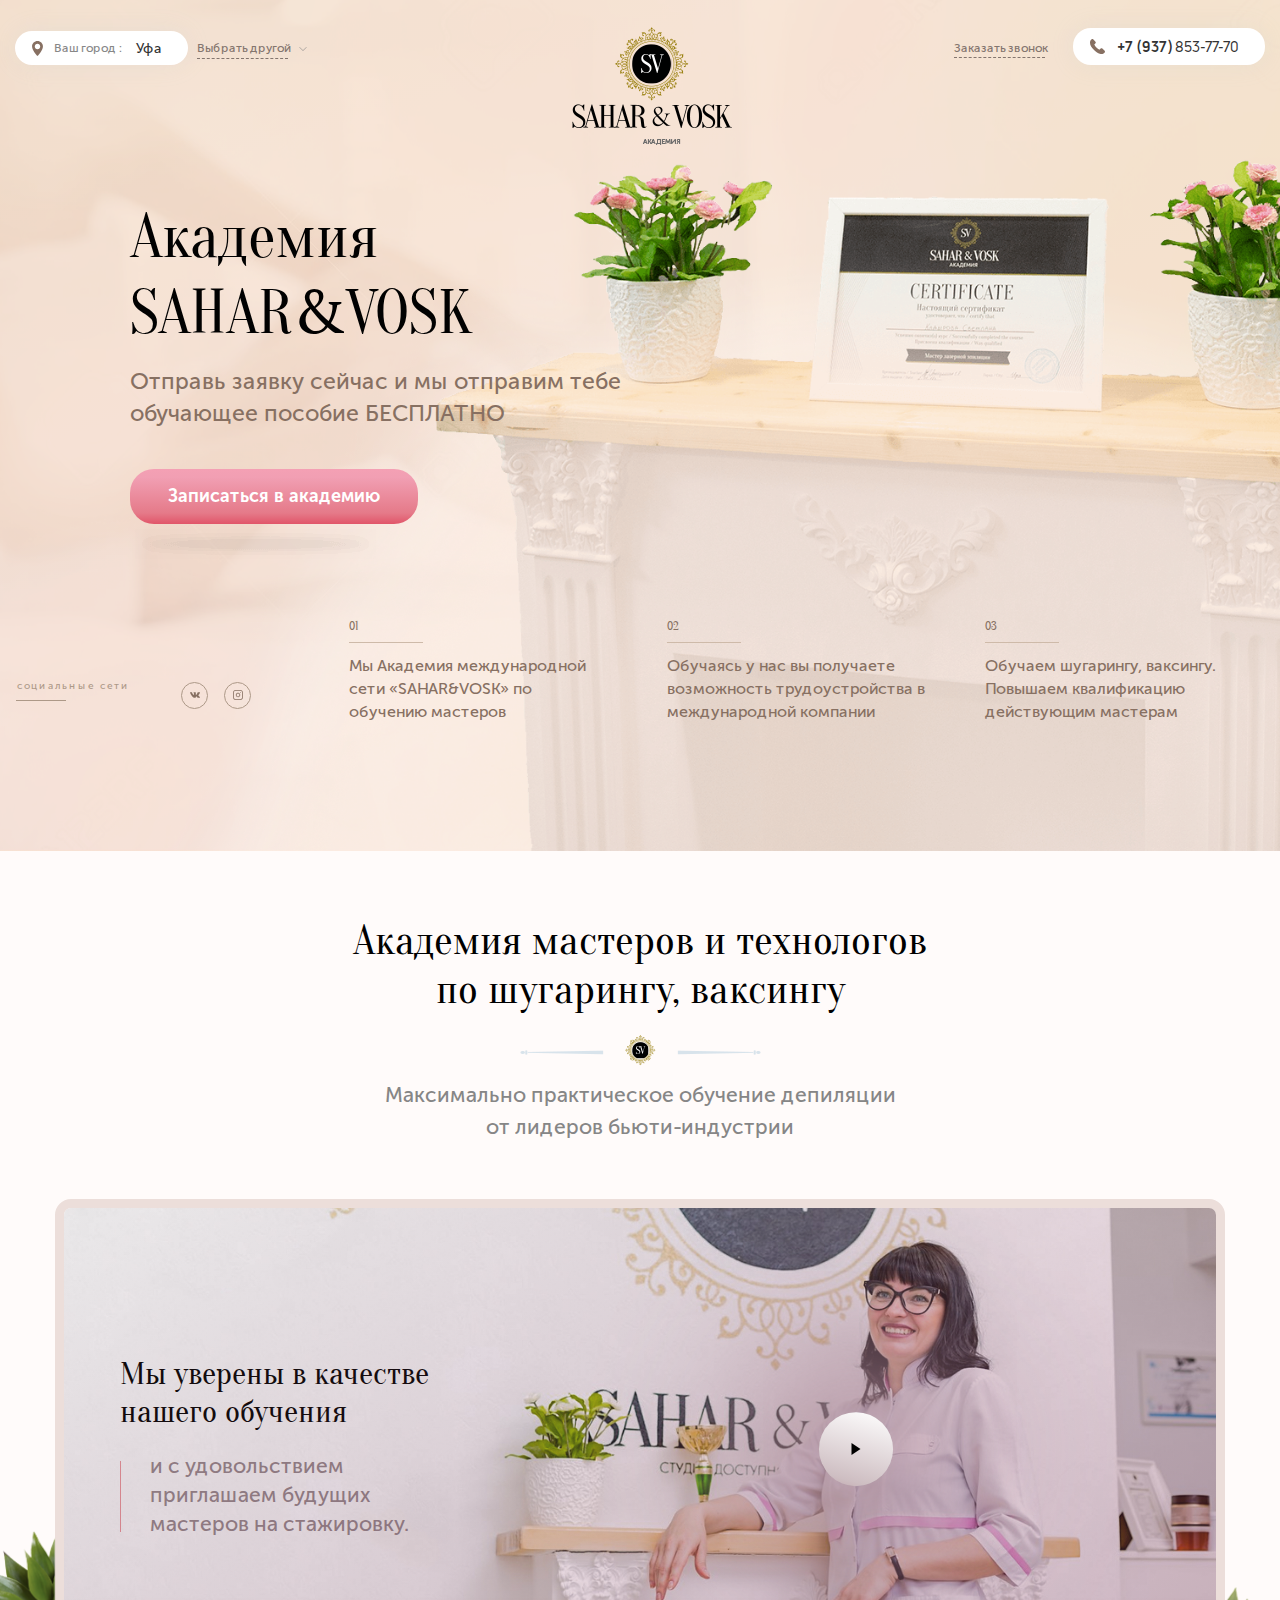
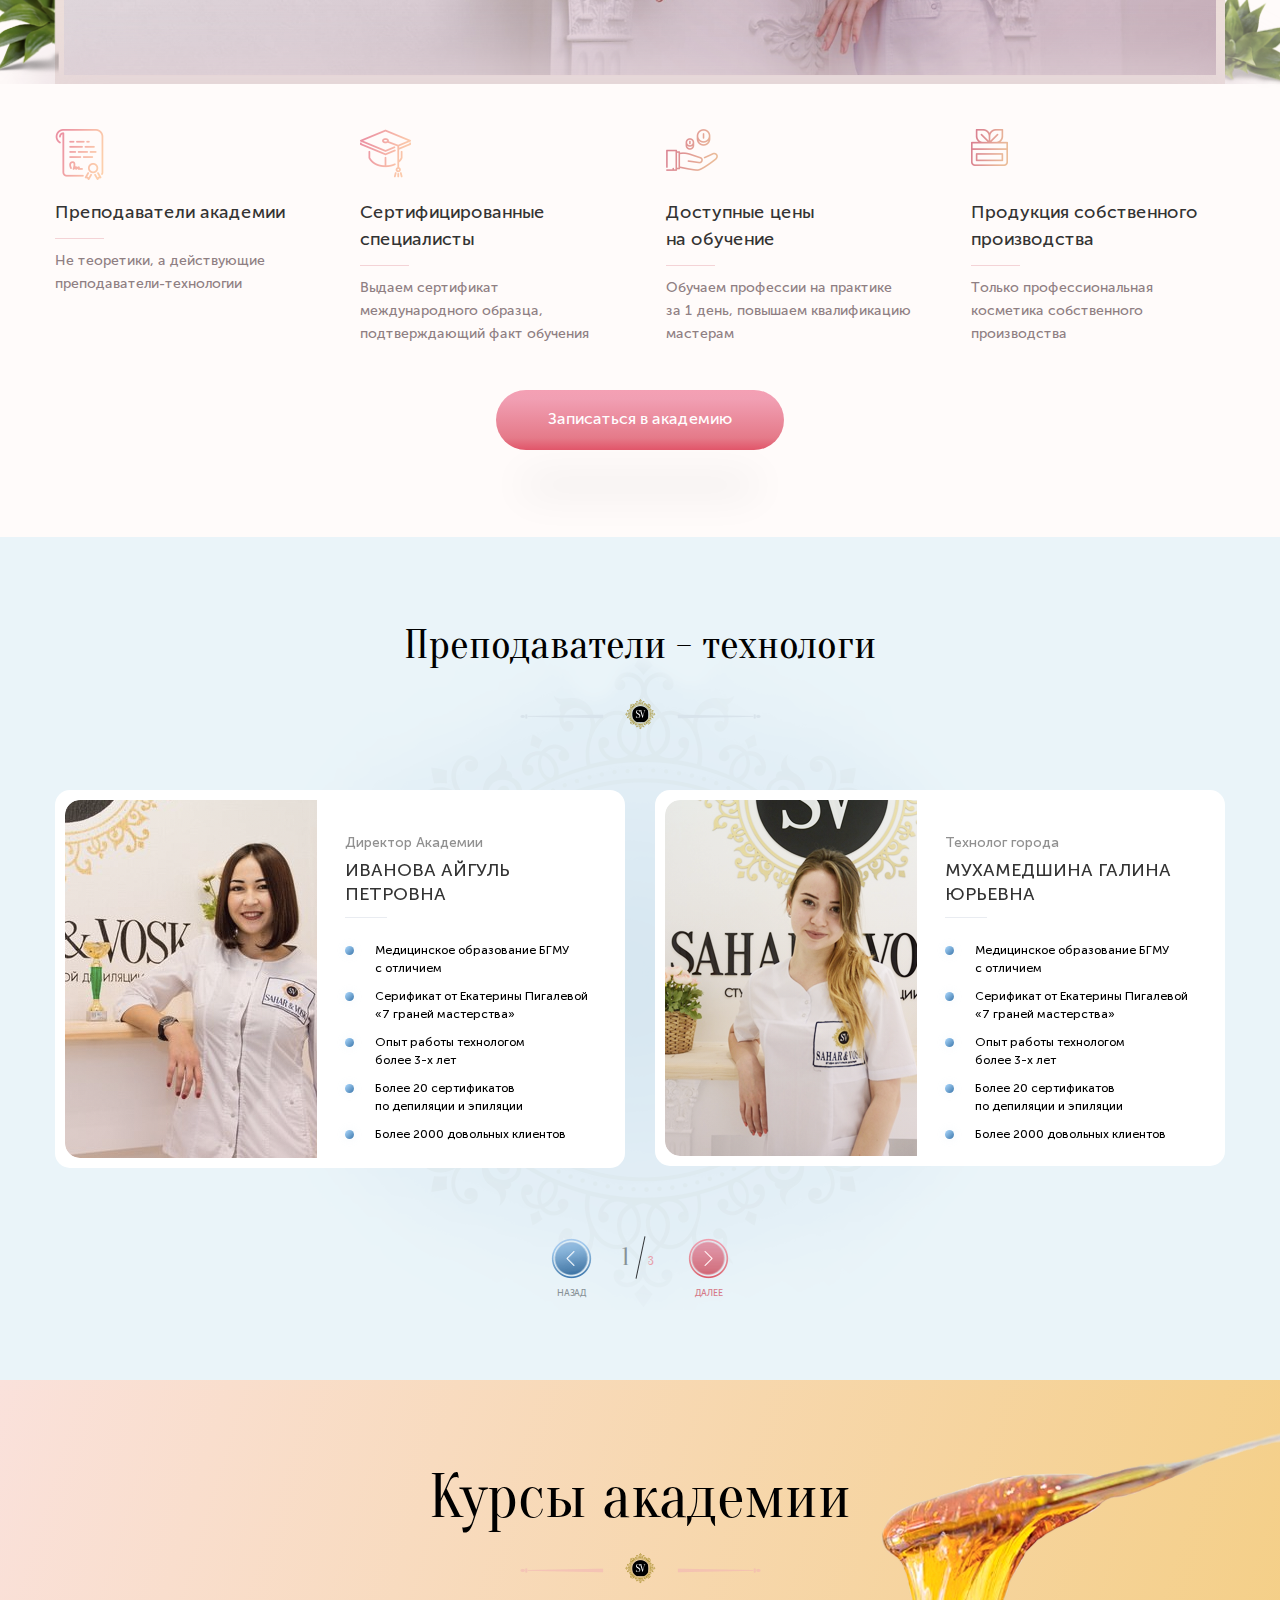
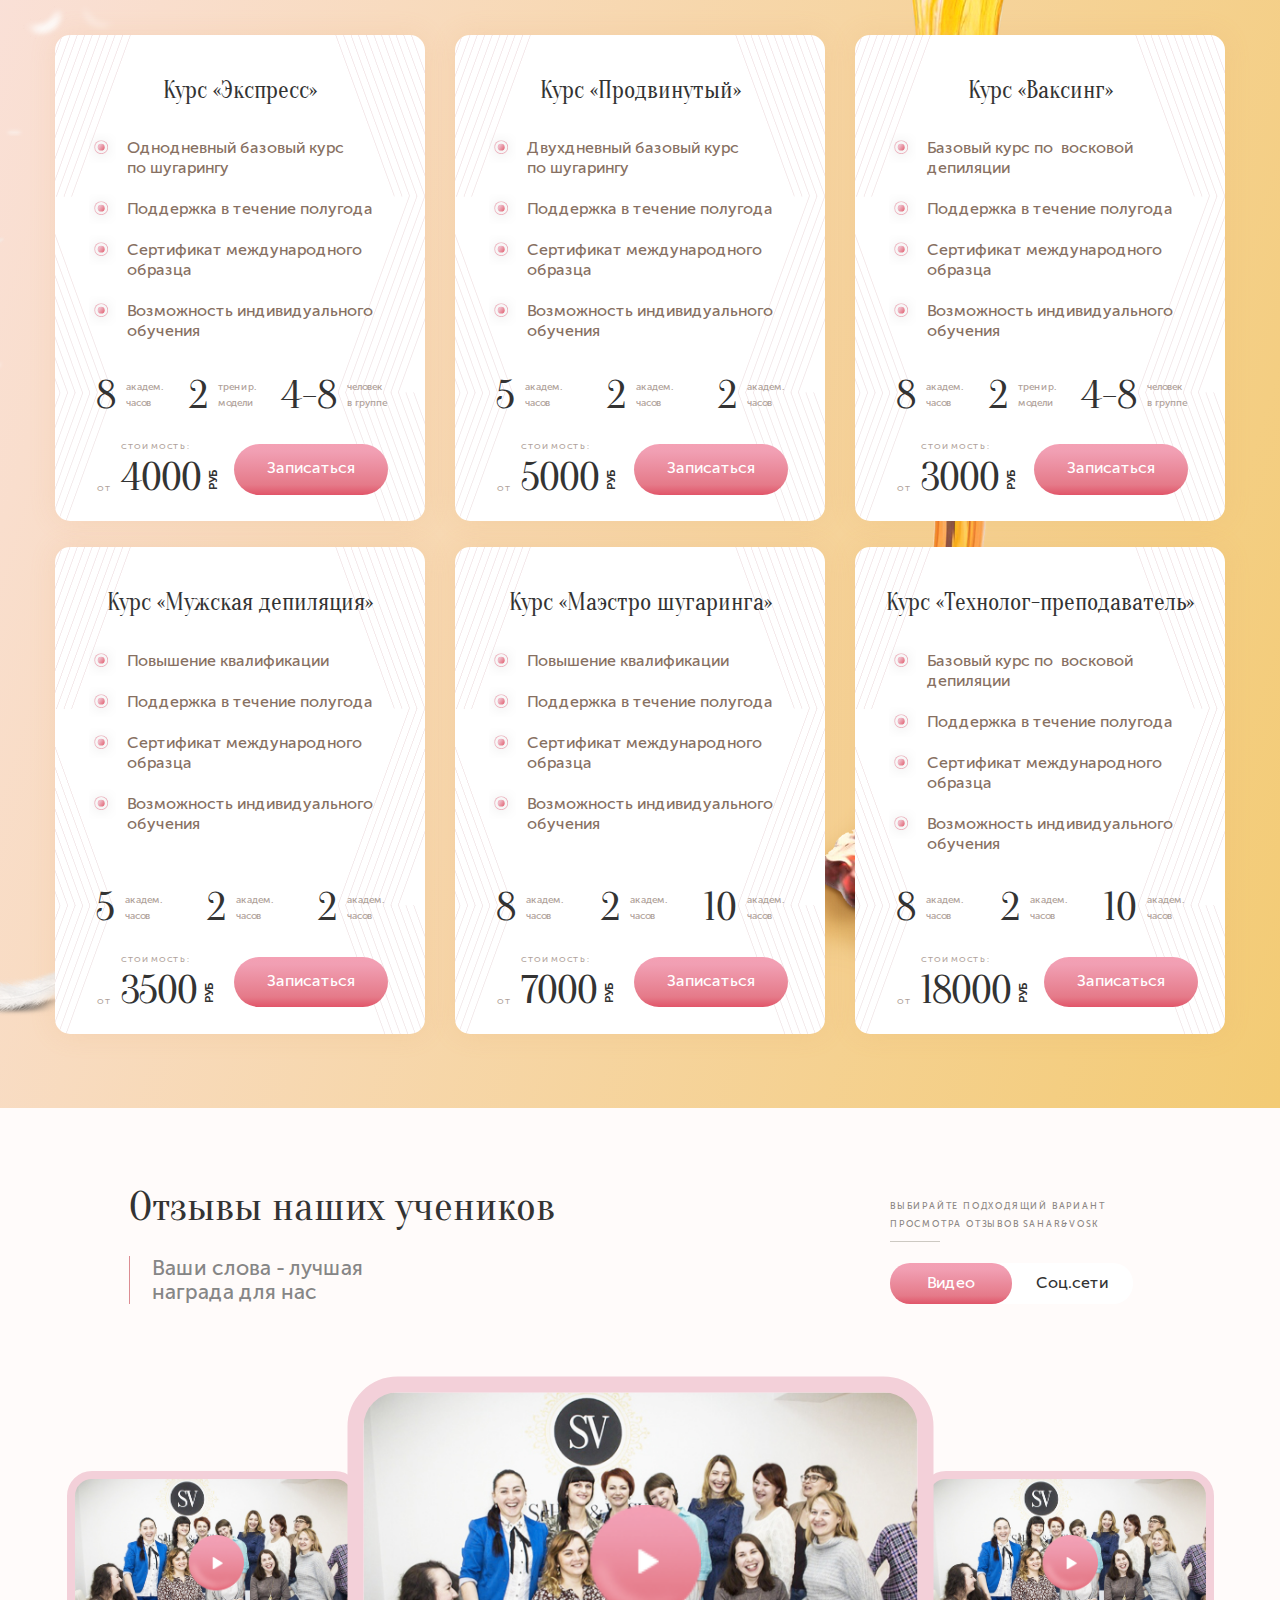
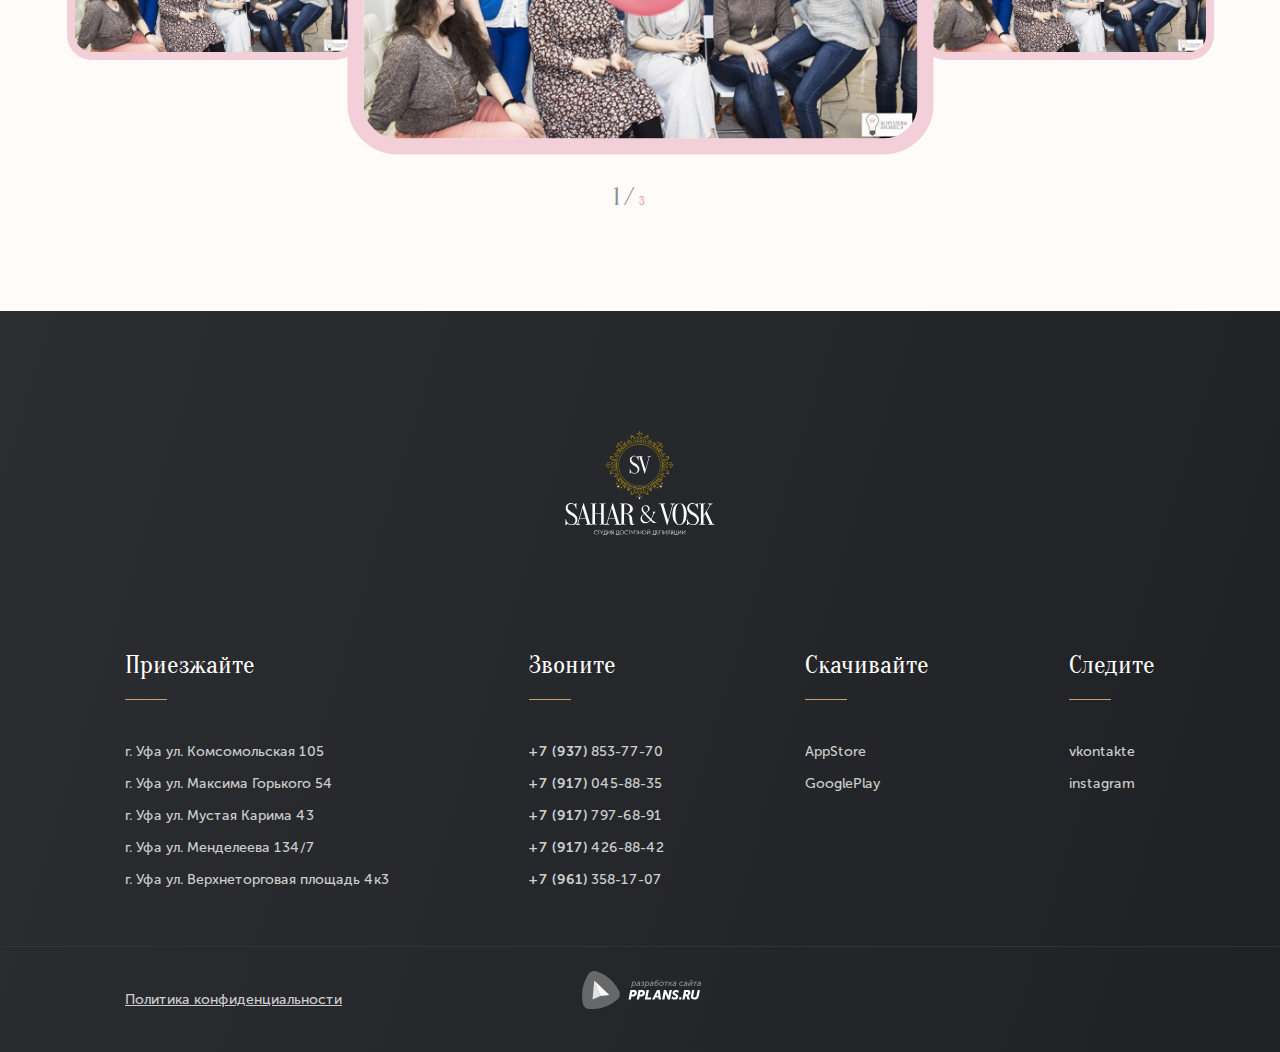
==== commit 95a93421: "Готово" ====
--- a/academy.html
+++ b/academy.html
@@ -35,80 +35,65 @@
     <!--   <link rel="stylesheet" href="/components/ajaxform/css/default.css" type="text/css" /> -->
 </head>
 <body>
-    <header class="women-header">
-        <div class="container">
-            <div class="women-header__top">
-                <div class="women-header__hamburger">
-                    <span></span>
-                    <span></span>
-                    <span></span>
-                </div>
-                <p class="women-header__top-city">
+<header class="women-header women-header--academy">
+    <div class="women-header__mask-color" aria-label="Поверх контента маска"></div>
+    <div class="container">
+        <div class="women-header__top">
+            <div class="women-header__hamburger">
+                <span></span>
+                <span></span>
+                <span></span>
+            </div>
+            <p class="women-header__top-city">
                             <span>
                                 Ваш город :
                                 <b>Уфа</b>
                             </span>
-                    <a class="women-header__top-citybtn" href="javascript:void(0)">Выбрать другой</a>
-                    <span>
+                <a class="women-header__top-citybtn" href="javascript:void(0)">Выбрать другой</a>
+                <span>
                                 <a class="women-header__top-citybtn" href="javascript:void(0)">
                                     <b>Уфа</b>
                                 </a>
                             </span>
+            </p>
+            <a href="ufa/" class="header-top__logo">
+                <img src="img/logo-academy.png" alt="Логотип SAHAR&VOSK">
+            </a>
+            <p class="women-header__top-callme">
+                <a class="women-header__top-callmebtn" href="#callback" data-fancybox>Заказать звонок</a>
+                <a class="women-header__top-phone" href="tel:+79378537770">
+                    <strong>+7 (937)</strong> 853-77-70
+                </a>
+            </p>
+        </div>
+        <div class="women-header__middle">
+            <div class="women-header__middle-wrap">
+                <h1 class="women-header__title women-header__title--academy">
+                    Академия <br>
+                    SAHAR<span>&amp;</span>VOSK
+                </h1>
+                <p class="women-header__action women-header__action--academy">
+                    Отправь заявку сейчас и мы отправим тебе обучающее пособие БЕСПЛАТНО
                 </p>
-                <a href="ufa/" class="header-top__logo">
-                    <img src="img/logo-black.svg" alt="Логотип SAHAR&VOSK">
-                </a>
-                <p class="women-header__top-callme">
-                    <a class="women-header__top-callmebtn" href="javascript:void(0)">Заказать звонок</a>
-                    <a class="women-header__top-phone" href="tel:+79378537770">
-                        <strong>+7 (937)</strong> 853-77-70
-                    </a>
-                </p>
-            </div>
-            <div class="women-header__middle">
-                <div class="women-header__middle-wrap">
-                    <h1 class="women-header__title">
-                        Международная сеть<br/>
-                        студий доступной депиляции<br/>
-                        SAHAR<span>&amp;</span>VOSK
-                    </h1>
-                    <p class="women-header__action">
-                        Запишись сейчас и получи глубокое бикини всего за
-                        <strong class="women-header__price">
-                            <span>800</span>
-                            <b>
-                                руб.
-                            </b>
-                        </strong>
-                    </p>
-                    <a class="women-header__button orderbtn" href="" target="_blank">Записаться в студию</a>
-                    <img class="women-header__button-shadow" src="img/shadow-button-black@1x.png"
-                         alt="shadow">
-                </div>
-                <div class="women-header__features">
-                    <p>
-                        При необходимости<br/>
-                        используется обезболивающее<br/>
-                        <b>средство - 200 руб.</b>
-                    </p>
-                    <p>
-                        Каждая 6-ая зона<br/>
-                        <b>бесплатно!</b>
-                    </p>
-                </div>
-            </div>
-            <div class="women-header__down">
+                <a class="women-header__button" data-fancybox href="#callback">Записаться в академию</a>
+                <img class="women-header__button-shadow" src="img/shadow-button-black@1x.png"
+                     alt="shadow">
+            </div>
+
+        </div>
+        <div class="women-header__academy-advantages">
+            <div class="women-header__down women-header__down--ident">
                 <div class="women-header__social">
                     <span>социальные  сети</span>
                     <ul class="women-header__social-list">
                         <li class="women-header__social-item">
                             <a href="https://vk.com/saharvoskufa" target="_blank">
-                                <img src="svg/vk.svg" alt="Вконтакте"/>
+                                <img src="svg/vk-brown.svg" alt="Вконтакте"/>
                             </a>
                         </li>
                         <li class="women-header__social-item">
                             <a href="https://www.instagram.com/saharvosk_ufa/" target="_blank">
-                                <img src="svg/instagram.svg" alt="Instagram"/>
+                                <img src="svg/instagram-brown.svg" alt="Instagram"/>
                             </a>
                         </li>
 
@@ -116,138 +101,185 @@
                     </ul>
                 </div>
             </div>
-        </div>
-        <nav class="main-navigation">
-            <a class="main-navigation__link" href="ufa/female.html#about">О студии</a>
-            <a class="main-navigation__link" href="ufa/female.html#achieves">Награды и достижения</a>
-            <a class="main-navigation__link" href="ufa/female.html#complexes">Комплексы</a>
-            <a class="main-navigation__link" href="ufa/female.html#prices">Наши цены</a>
-            <a class="main-navigation__link" href="ufa/female.html#gallery">Галерея</a>
-            <a class="main-navigation__link" href="ufa/female.html#masters">Мастера студии</a>
-            <a class="main-navigation__link" href="ufa/female.html#reviews">Отзывы</a>
-            <a class="main-navigation__link" href="ufa/female.html#training">Обучение</a>
-            <a class="main-navigation__link" href="ufa/female.html#mobile">Скачать приложение</a>
-            <a class="main-navigation__link" href="ufa/female.html#contacts">Контакты</a>
-        </nav>
-    </header>
-    <main>
-        <div class="academy-master">
-            <div class="container container--middle">
-                <section class="academy-master__main">
-                    <h2 class="academy-master__title">Академия мастеров и технологов по шугарингу, ваксингу</h2>
-                    <p class="academy-master__tagline">Максимально практическое обучение депиляции от&nbsp;лидеров бьюти-индустрии</p>
-                </section>
-                <div class="academy-master__video">
-                    <div class="academy-master__video-wrap">
+            <ul class="advantages-teacher">
+                <li class="advantages-teacher__item">
+                    Мы Академия международной сети «SAHAR&VOSK» по обучению мастеров
+                </li>
+                <li class="advantages-teacher__item">
+                    Обучаясь у нас вы получаете возможность трудоустройства в международной компании
+                </li>
+                <li class="advantages-teacher__item">
+                    Обучаем шугарингу, ваксингу. Повышаем квалификацию действующим мастерам
+                </li>
+            </ul>
+        </div>
+
+    </div>
+    <nav class="main-navigation">
+        <a class="main-navigation__link" href="ufa/female.html#about">О студии</a>
+        <a class="main-navigation__link" href="ufa/female.html#achieves">Награды и достижения</a>
+        <a class="main-navigation__link" href="ufa/female.html#complexes">Комплексы</a>
+        <a class="main-navigation__link" href="ufa/female.html#prices">Наши цены</a>
+        <a class="main-navigation__link" href="ufa/female.html#gallery">Галерея</a>
+        <a class="main-navigation__link" href="ufa/female.html#masters">Мастера студии</a>
+        <a class="main-navigation__link" href="ufa/female.html#reviews">Отзывы</a>
+        <a class="main-navigation__link" href="ufa/female.html#training">Обучение</a>
+        <a class="main-navigation__link" href="ufa/female.html#mobile">Скачать приложение</a>
+        <a class="main-navigation__link" href="ufa/female.html#contacts">Контакты</a>
+    </nav>
+</header>
+<main>
+    <div class="academy-master">
+        <div class="container container--middle">
+            <section class="academy-master__main">
+                <h2 class="academy-master__title">Академия мастеров и технологов по шугарингу, ваксингу</h2>
+                <p class="academy-master__tagline">Максимально практическое обучение депиляции от&nbsp;лидеров
+                    бьюти-индустрии</p>
+            </section>
+            <div class="academy-master__video">
+                <div class="academy-master__video-wrap">
+                    <picture>
+                        <source media="(min-width: 767px)" srcset="img/img-teacher.jpg">
                         <img class="academy-master__img" src="img/img-teacher.jpg" alt="Об обучении обучении">
-                        <section class="academy-master__video-main">
-                            <h3 class="academy-master__video-title">Мы уверены в качестве  нашего обучения  </h3>
-                            <p class="academy-master__video-tagline">и с удовольствием приглашаем будущих мастеров на стажировку.</p>
-                        </section>
-                        <a class="academy-master__video-btn" href="https://www.youtube.com/watch?time_continue=9&v=LHHwBPByfaY" data-fancybox aria-label="Play">
-                            <span aria-label="знак воспроизведения"></span>
-                        </a>
-                    </div>
-                    <div class="academy-master__video-shadow" aria-label="Тень прижата к низу"></div>
+                    </picture>
+                    <section class="academy-master__video-main">
+                        <h3 class="academy-master__video-title">Мы уверены в качестве нашего обучения </h3>
+                        <p class="academy-master__video-tagline">и с удовольствием приглашаем будущих мастеров на
+                            стажировку.</p>
+                    </section>
+                    <a class="academy-master__video-btn"
+                       href="https://www.youtube.com/watch?time_continue=9&v=LHHwBPByfaY" data-fancybox
+                       aria-label="Play">
+                        <span aria-label="знак воспроизведения"></span>
+                    </a>
                 </div>
-                <ul class="advantages-learn">
+                <div class="academy-master__video-shadow" aria-label="Тень прижата к низу"></div>
+            </div>
+            <div class="advantages-learn">
+                <ul class="advantages-learn__list">
                     <li class="advantages-learn__item">
-                        <h3 class="advantages-learn__title advantages-learn__title--icon-1">Преподаватели <br>академии</h3>
+                        <h3 class="advantages-learn__title advantages-learn__title--icon-1">Преподаватели академии
+                        </h3>
                         <p class="advantages-learn__text">Не теоретики, а действующие преподаватели-технологии</p>
                     </li>
                     <li class="advantages-learn__item">
-                        <h3 class="advantages-learn__title advantages-learn__title--icon-2">Сертифицированные специалисты</h3>
-                        <p class="advantages-learn__text">Выдаем сертификат  международного образца, подтверждающий факт обучения</p>
+                        <h3 class="advantages-learn__title advantages-learn__title--icon-2">Сертифицированные
+                            специалисты</h3>
+                        <p class="advantages-learn__text">Выдаем сертификат международного образца, подтверждающий факт
+                            обучения</p>
                     </li>
                     <li class="advantages-learn__item">
                         <h3 class="advantages-learn__title advantages-learn__title--icon-3">Доступные цены на&nbsp;обучение</h3>
-                        <p class="advantages-learn__text">Обучаем профессии на&nbsp;практике за&nbsp;1&nbsp;день, повышаем квалификацию мастерам</p>
+                        <p class="advantages-learn__text">Обучаем профессии на&nbsp;практике за&nbsp;1&nbsp;день,
+                            повышаем квалификацию мастерам</p>
                     </li>
                     <li class="advantages-learn__item">
-                        <h3 class="advantages-learn__title advantages-learn__title--icon-4">Продукция собственного производства</h3>
-                        <p class="advantages-learn__text">Только профессиональная косметика собственного производства</p>
-                    </li>
-                </ul>
-                <div class="academy-master__center">
-                    <a href="#" class="btn academy-master__btn">Записаться в академию</a>
-                </div>
-            </div>
-        </div>
-        <div class="people">
-            <section class="container container--middle">
-                <h2 class="people__title">Преподаватели - технологи</h2>
-                <div class="teacher-slider">
-                    <div class="teacher-slider__item">
-                        <div class="teacher">
-                            <div class="teacher__photo">
-                                <img src="img/img-teacher-1.png" alt="Учитель Иванова Айгуль Петровна">
-                            </div>
-                            <div class="teacher__info">
-                                <header class="teacher__header">
-                                    <strong class="teacher__post">Директор Академии</strong>
-                                    <h3 class="teacher__name">Иванова Айгуль Петровна</h3>
-                                </header>
-                                <ul class="teacher__list">
-                                    <li class="teacher__item">Медицинское образование БГМУ с&nbsp;отличием</li>
-                                    <li class="teacher__item">Серификат от&nbsp;Екатерины Пигалевой &laquo;7&nbsp;граней мастерства&raquo;</li>
-                                    <li class="teacher__item">Опыт работы технологом <br> более 3-х лет</li>
-                                    <li class="teacher__item">Более 20&nbsp;сертификатов по&nbsp;депиляции и&nbsp;эпиляции</li>
-                                    <li class="teacher__item">Более 2000 довольных клиентов</li>
-                                </ul>
-                            </div>
+                        <h3 class="advantages-learn__title advantages-learn__title--icon-4">Продукция собственного
+                            производства</h3>
+                        <p class="advantages-learn__text">Только профессиональная косметика собственного
+                            производства</p>
+                    </li>
+                </ul>
+            </div>
+            <div class="academy-master__center">
+                <a href="#callback" class="btn academy-master__btn" data-fancybox>Записаться в академию</a>
+            </div>
+        </div>
+    </div>
+    <div class="people">
+        <section class="container container--middle">
+            <h2 class="people__title">Преподаватели - технологи</h2>
+            <div class="teacher-slider">
+                <div class="teacher-slider__item">
+                    <div class="teacher">
+                        <div class="teacher__photo">
+                            <picture>
+                                <source media="(min-width: 767px)" srcset="img/img-teacher-1.png">
+                                <img src="img/tiacher-mobile.jpg" alt="Учитель Иванова Айгуль Петровна">
+                            </picture>
                         </div>
-                    </div>
-                    <div class="teacher-slider__item">
-                        <div class="teacher">
-                            <div class="teacher__photo">
-                                <img src="img/img-teacher-2.png" alt="Учитель Иванова Айгуль Петровна">
-                            </div>
-                            <div class="teacher__info">
-                                <header class="teacher__header">
-                                    <strong class="teacher__post">Технолог города</strong>
-                                    <h3 class="teacher__name">Мухамедшина Галина Юрьевна</h3>
-                                </header>
-                                <ul class="teacher__list">
-                                    <li class="teacher__item">Медицинское образование БГМУ с&nbsp;отличием</li>
-                                    <li class="teacher__item">Серификат от&nbsp;Екатерины Пигалевой &laquo;7&nbsp;граней мастерства&raquo;</li>
-                                    <li class="teacher__item">Опыт работы технологом <br> более 3-х лет</li>
-                                    <li class="teacher__item">Более 20&nbsp;сертификатов по&nbsp;депиляции и&nbsp;эпиляции</li>
-                                    <li class="teacher__item">Более 2000 довольных клиентов</li>
-                                </ul>
-                            </div>
-                        </div>
-                    </div>
-                    <div class="teacher-slider__item">
-                        <div class="teacher">
-                            <div class="teacher__photo">
-                                <img src="img/img-teacher-1.png" alt="Учитель Иванова Айгуль Петровна">
-                            </div>
-                            <div class="teacher__info">
-                                <header class="teacher__header">
-                                    <strong class="teacher__post">Директор Академии</strong>
-                                    <h3 class="teacher__name">Иванова Айгуль Петровна</h3>
-                                </header>
-                                <ul class="teacher__list">
-                                    <li class="teacher__item">Медицинское образование БГМУ с&nbsp;отличием</li>
-                                    <li class="teacher__item">Серификат от&nbsp;Екатерины Пигалевой &laquo;7&nbsp;граней мастерства&raquo;</li>
-                                    <li class="teacher__item">Опыт работы технологом <br> более 3-х лет</li>
-                                    <li class="teacher__item">Более 20&nbsp;сертификатов по&nbsp;депиляции и&nbsp;эпиляции</li>
-                                    <li class="teacher__item">Более 2000 довольных клиентов</li>
-                                </ul>
-                            </div>
+                        <div class="teacher__info">
+                            <header class="teacher__header">
+                                <strong class="teacher__post">Директор Академии</strong>
+                                <h3 class="teacher__name">Иванова Айгуль Петровна</h3>
+                            </header>
+                            <ul class="teacher__list">
+                                <li class="teacher__item">Медицинское образование БГМУ с&nbsp;отличием</li>
+                                <li class="teacher__item">Серификат от&nbsp;Екатерины Пигалевой &laquo;7&nbsp;граней
+                                    мастерства&raquo;
+                                </li>
+                                <li class="teacher__item">Опыт работы технологом <br> более 3-х лет</li>
+                                <li class="teacher__item">Более 20&nbsp;сертификатов по&nbsp;депиляции и&nbsp;эпиляции
+                                </li>
+                                <li class="teacher__item">Более 2000 довольных клиентов</li>
+                            </ul>
                         </div>
                     </div>
                 </div>
-                <div class="people__arrow">
-                    <button class="arrow-slide people__arrow-prev"></button>
-                    <div class="people__number"><span>01</span> 12</div>
-                    <button class="arrow-slide people__arrow-next"></button>
+                <div class="teacher-slider__item">
+                    <div class="teacher">
+                        <div class="teacher__photo">
+                            <picture>
+                                <source media="(min-width: 767px)" srcset="img/img-teacher-2.png">
+                                <img src="img/tiacher-mobile.jpg" alt="Учитель Иванова Айгуль Петровна">
+                            </picture>
+                        </div>
+                        <div class="teacher__info">
+                            <header class="teacher__header">
+                                <strong class="teacher__post">Технолог города</strong>
+                                <h3 class="teacher__name">Мухамедшина Галина Юрьевна</h3>
+                            </header>
+                            <ul class="teacher__list">
+                                <li class="teacher__item">Медицинское образование БГМУ с&nbsp;отличием</li>
+                                <li class="teacher__item">Серификат от&nbsp;Екатерины Пигалевой &laquo;7&nbsp;граней
+                                    мастерства&raquo;
+                                </li>
+                                <li class="teacher__item">Опыт работы технологом <br> более 3-х лет</li>
+                                <li class="teacher__item">Более 20&nbsp;сертификатов по&nbsp;депиляции и&nbsp;эпиляции
+                                </li>
+                                <li class="teacher__item">Более 2000 довольных клиентов</li>
+                            </ul>
+                        </div>
+                    </div>
                 </div>
-            </section>
-        </div>
-        <div class="academy-cousre">
-            <div class="container container--middle">
-                <h2 class="academy-cousre__title">Курсы академии</h2>
+                <div class="teacher-slider__item">
+                    <div class="teacher">
+                        <div class="teacher__photo">
+                            <picture>
+                                <source media="(min-width: 767px)" srcset="img/img-teacher-1.png">
+                                <img src="img/tiacher-mobile.jpg" alt="Учитель Иванова Айгуль Петровна">
+                            </picture>
+                        </div>
+                        <div class="teacher__info">
+                            <header class="teacher__header">
+                                <strong class="teacher__post">Директор Академии</strong>
+                                <h3 class="teacher__name">Иванова Айгуль Петровна</h3>
+                            </header>
+                            <ul class="teacher__list">
+                                <li class="teacher__item">Медицинское образование БГМУ с&nbsp;отличием</li>
+                                <li class="teacher__item">Серификат от&nbsp;Екатерины Пигалевой &laquo;7&nbsp;граней
+                                    мастерства&raquo;
+                                </li>
+                                <li class="teacher__item">Опыт работы технологом <br> более 3-х лет</li>
+                                <li class="teacher__item">Более 20&nbsp;сертификатов по&nbsp;депиляции и&nbsp;эпиляции
+                                </li>
+                                <li class="teacher__item">Более 2000 довольных клиентов</li>
+                            </ul>
+                        </div>
+                    </div>
+                </div>
+            </div>
+            <div class="people__arrow">
+                <button class="arrow-slide people__arrow-prev"></button>
+                <div class="people__number"><span>01</span> 12</div>
+                <button class="arrow-slide people__arrow-next"></button>
+            </div>
+        </section>
+    </div>
+    <div class="academy-cousre">
+        <div class="container container--middle">
+            <h2 class="academy-cousre__title">Курсы академии</h2>
+            <div class="academy-cousre__contain">
                 <ul class="academy-cousre__list">
                     <li class="academy-cousre__item">
                         <section class="course">
@@ -282,7 +314,7 @@
                                     <strong>4000 <span>стоимость:</span></strong>
                                     <b>руб</b>
                                 </div>
-                                <a href="" class="btn btn--danger course__btn">Записаться</a>
+                                <a href="#callback" class="btn btn--danger course__btn" data-fancybox="">Записаться</a>
                             </footer>
                         </section>
                     </li>
@@ -301,25 +333,25 @@
                             </ul>
                             <ul class="course__time-list">
                                 <li class="course__time-item">
-                                    <strong class="course__time">8</strong>
-                                    <span>академ. часов</span>
-                                </li>
-                                <li class="course__time-item">
-                                    <strong class="course__time">8</strong>
-                                    <span>академ. часов</span>
-                                </li>
-                                <li class="course__time-item">
-                                    <strong class="course__time">8</strong>
+                                    <strong class="course__time">5</strong>
+                                    <span>академ. часов</span>
+                                </li>
+                                <li class="course__time-item">
+                                    <strong class="course__time">2</strong>
+                                    <span>академ. часов</span>
+                                </li>
+                                <li class="course__time-item">
+                                    <strong class="course__time">2</strong>
                                     <span>академ. часов</span>
                                 </li>
                             </ul>
                             <footer class="course__footer">
                                 <div class="course__price">
                                     <sub>от</sub>
-                                    <strong>4000 <span>стоимость:</span></strong>
+                                    <strong>5000 <span>стоимость:</span></strong>
                                     <b>руб</b>
                                 </div>
-                                <a href="" class="btn btn--danger course__btn">Записаться</a>
+                                <a href="#callback" class="btn btn--danger course__btn" data-fancybox="">Записаться</a>
                             </footer>
                         </section>
                     </li>
@@ -342,21 +374,21 @@
                                     <span>академ. часов</span>
                                 </li>
                                 <li class="course__time-item">
-                                    <strong class="course__time">8</strong>
-                                    <span>академ. часов</span>
-                                </li>
-                                <li class="course__time-item">
-                                    <strong class="course__time">8</strong>
-                                    <span>академ. часов</span>
+                                    <strong class="course__time">2</strong>
+                                    <span>тренир. модели</span>
+                                </li>
+                                <li class="course__time-item">
+                                    <strong class="course__time">4-8</strong>
+                                    <span>человек в группе</span>
                                 </li>
                             </ul>
                             <footer class="course__footer">
                                 <div class="course__price">
                                     <sub>от</sub>
-                                    <strong>4000 <span>стоимость:</span></strong>
+                                    <strong>3000 <span>стоимость:</span></strong>
                                     <b>руб</b>
                                 </div>
-                                <a href="" class="btn btn--danger course__btn">Записаться</a>
+                                <a href="#callback" class="btn btn--danger course__btn" data-fancybox="">Записаться</a>
                             </footer>
                         </section>
                     </li>
@@ -375,25 +407,25 @@
                             </ul>
                             <ul class="course__time-list">
                                 <li class="course__time-item">
-                                    <strong class="course__time">8</strong>
-                                    <span>академ. часов</span>
-                                </li>
-                                <li class="course__time-item">
-                                    <strong class="course__time">8</strong>
-                                    <span>академ. часов</span>
-                                </li>
-                                <li class="course__time-item">
-                                    <strong class="course__time">8</strong>
+                                    <strong class="course__time">5</strong>
+                                    <span>академ. часов</span>
+                                </li>
+                                <li class="course__time-item">
+                                    <strong class="course__time">2</strong>
+                                    <span>академ. часов</span>
+                                </li>
+                                <li class="course__time-item">
+                                    <strong class="course__time">2</strong>
                                     <span>академ. часов</span>
                                 </li>
                             </ul>
                             <footer class="course__footer">
                                 <div class="course__price">
                                     <sub>от</sub>
-                                    <strong>4000 <span>стоимость:</span></strong>
+                                    <strong>3500 <span>стоимость:</span></strong>
                                     <b>руб</b>
                                 </div>
-                                <a href="" class="btn btn--danger course__btn">Записаться</a>
+                                <a href="#callback" class="btn btn--danger course__btn" data-fancybox="">Записаться</a>
                             </footer>
                         </section>
                     </li>
@@ -416,21 +448,21 @@
                                     <span>академ. часов</span>
                                 </li>
                                 <li class="course__time-item">
-                                    <strong class="course__time">8</strong>
-                                    <span>академ. часов</span>
-                                </li>
-                                <li class="course__time-item">
-                                    <strong class="course__time">8</strong>
+                                    <strong class="course__time">2</strong>
+                                    <span>академ. часов</span>
+                                </li>
+                                <li class="course__time-item">
+                                    <strong class="course__time">10</strong>
                                     <span>академ. часов</span>
                                 </li>
                             </ul>
                             <footer class="course__footer">
                                 <div class="course__price">
                                     <sub>от</sub>
-                                    <strong>4000 <span>стоимость:</span></strong>
+                                    <strong>7000 <span>стоимость:</span></strong>
                                     <b>руб</b>
                                 </div>
-                                <a href="" class="btn btn--danger course__btn">Записаться</a>
+                                <a href="#callback" class="btn btn--danger course__btn" data-fancybox="">Записаться</a>
                             </footer>
                         </section>
                     </li>
@@ -453,361 +485,359 @@
                                     <span>академ. часов</span>
                                 </li>
                                 <li class="course__time-item">
-                                    <strong class="course__time">8</strong>
-                                    <span>академ. часов</span>
-                                </li>
-                                <li class="course__time-item">
-                                    <strong class="course__time">8</strong>
+                                    <strong class="course__time">2</strong>
+                                    <span>академ. часов</span>
+                                </li>
+                                <li class="course__time-item">
+                                    <strong class="course__time">10</strong>
                                     <span>академ. часов</span>
                                 </li>
                             </ul>
                             <footer class="course__footer">
                                 <div class="course__price">
                                     <sub>от</sub>
-                                    <strong>4000 <span>стоимость:</span></strong>
+                                    <strong>18000 <span>стоимость:</span></strong>
                                     <b>руб</b>
                                 </div>
-                                <a href="" class="btn btn--danger course__btn">Записаться</a>
+                                <a href="#callback" class="btn btn--danger course__btn" data-fancybox="">Записаться</a>
                             </footer>
                         </section>
                     </li>
                 </ul>
             </div>
         </div>
-        <section class="women-reviews" id="reviews">
-            <div class="container">
-                <h3 class="women-reviews__title">
-                    Отзывы наших клиентов
-                </h3>
-                <p class="women-reviews__subtitle">
-                    Ваши слова - лучшая <br> награда для нас
+    </div>
+    <section class="women-reviews" id="reviews">
+        <div class="container">
+            <h3 class="women-reviews__title">
+                Отзывы наших учеников
+            </h3>
+            <p class="women-reviews__subtitle">
+                Ваши слова - лучшая <br> награда для нас
+            </p>
+            <div class="women-reviews__right">
+                <p class="women-reviews__right-text">
+                    Выбирайте подходящий вариант
+                    просмотра отзывов SAHAR&VOSK
                 </p>
-                <div class="women-reviews__right">
-                    <p class="women-reviews__right-text">
-                        Выбирайте подходящий вариант
-                        просмотра отзывов SAHAR&VOSK
-                    </p>
-                    <div class="women-reviews__button-wrapp">
-                        <a class="women-reviews__link active" data-link="tab-0">Видео</a>
-                        <a class="women-reviews__link" data-link="tab-1">Соц.сети</a>
-                    </div>
+                <div class="women-reviews__button-wrapp">
+                    <a class="women-reviews__link active" data-link="tab-0">Видео</a>
+                    <a class="women-reviews__link" data-link="tab-1">Соц.сети</a>
                 </div>
             </div>
-            <div class="women-reviews__slider women-reviews__slider--1 active">
-                <a data-fancybox href="https://youtu.be/DEIMOzHHLB4">
-                    <div class="women-features__video-play">
-                        <span class="visually-hidden">play</span>
-                    </div>
-                    <!--<img src="otz3.jpg" alt="Видео 3" title="Видео 3">-->
-                    <div class="women-reviews__item" style="background-image: url('otz3.jpg')"></div>
-                </a><a data-fancybox href="https://youtu.be/8-T09xqndgY">
+        </div>
+        <div class="women-reviews__slider women-reviews__slider--1 active">
+            <a data-fancybox href="img/sahar-group.jpg">
                 <div class="women-features__video-play">
                     <span class="visually-hidden">play</span>
                 </div>
-                <!--<img src="otz2.jpg" alt="Видео 2" title="Видео 2">-->
-                <div class="women-reviews__item" style="background-image: url('otz2.jpg')"></div>
-            </a><a data-fancybox href="https://www.youtube.com/watch?v=f9iLj6qCaHw&feature=youtu.be">
+                <div class="women-reviews__item" style="background-image: url('img/sahar-group.jpg')"></div>
+            </a>
+            <a data-fancybox href="img/sahar-group.jpg">
                 <div class="women-features__video-play">
                     <span class="visually-hidden">play</span>
                 </div>
-                <!--<img src="otz1.jpg" alt="Видео 1" title="Видео 1">-->
-                <div class="women-reviews__item" style="background-image: url('otz1.jpg')"></div>
+                <div class="women-reviews__item" style="background-image: url('img/sahar-group.jpg')"></div>
             </a>
-            </div>
-            <div class="women-reviews__slider women-reviews__slider--2 ">
-                <a data-fancybox href="Screenshot_17.jpg">
-                    <div class="women-features__video-play">
-                        <span class="visually-hidden">play</span>
-                    </div>
-                    <!--<img src="Screenshot_17.jpg" alt="Видео 1" title="Видео 1"> -->
-                    <div class="women-reviews__item" style="background-image: url('Screenshot_17.jpg')"></div>
-                </a><a data-fancybox href="Screenshot_18.jpg">
+            <a data-fancybox href="img/sahar-group.jpg">
                 <div class="women-features__video-play">
                     <span class="visually-hidden">play</span>
                 </div>
-                <!--<img src="Screenshot_18.jpg" alt="" title=""> -->
-                <div class="women-reviews__item" style="background-image: url('Screenshot_18.jpg')"></div>
-            </a><a data-fancybox href="Screenshot_19.jpg">
-                <div class="women-features__video-play">
-                    <span class="visually-hidden">play</span>
-                </div>
-                <!--<img src="Screenshot_19.jpg" alt="" title=""> -->
-                <div class="women-reviews__item" style="background-image: url('Screenshot_19.jpg')"></div>
-            </a><a data-fancybox href="Screenshot_20.jpg">
-                <div class="women-features__video-play">
-                    <span class="visually-hidden">play</span>
-                </div>
-                <!--<img src="Screenshot_20.jpg" alt="" title=""> -->
-                <div class="women-reviews__item" style="background-image: url('Screenshot_20.jpg')"></div>
-            </a><a data-fancybox href="Screenshot_21.jpg">
-                <div class="women-features__video-play">
-                    <span class="visually-hidden">play</span>
-                </div>
-                <!--<img src="Screenshot_21.jpg" alt="" title=""> -->
-                <div class="women-reviews__item" style="background-image: url('Screenshot_21.jpg')"></div>
-            </a><a data-fancybox href="Screenshot_22.jpg">
-                <div class="women-features__video-play">
-                    <span class="visually-hidden">play</span>
-                </div>
-                <!--<img src="Screenshot_22.jpg" alt="" title=""> -->
-                <div class="women-reviews__item" style="background-image: url('Screenshot_22.jpg')"></div>
+                <div class="women-reviews__item" style="background-image: url('img/sahar-group.jpg')"></div>
             </a>
-            </div>
-        </section>
-    </main>
-    <footer class="women-footer" id="contacts">
+        </div>
+        <div class="women-reviews__slider women-reviews__slider--2 ">
+            <a data-fancybox href="img/sahar-group.jpg">
+                <div class="women-reviews__item" style="background-image: url('img/sahar-group.jpg')"></div>
+            </a>
+            <a data-fancybox href="img/sahar-group.jpg">
+                <div class="women-reviews__item" style="background-image: url('img/sahar-group.jpg')"></div>
+            </a>
+            <a data-fancybox href="img/sahar-group.jpg">
+                <div class="women-reviews__item" style="background-image: url('img/sahar-group.jpg')"></div>
+            </a>
+            <a data-fancybox href="img/sahar-group.jpg">
+                <div class="women-reviews__item" style="background-image: url('img/sahar-group.jpg')"></div>
+            </a>
+        </div>
+    </section>
+</main>
+
+
+<footer class="women-footer" id="contacts">
+    <div class="container">
+        <a class="women-footer__logo" href="ufa/">
+            <img src="img/logo-white.svg" alt="logo">
+        </a>
+        <div class="women-footer__wrapper">
+            <div class="women-footer__block">
+                <h3 class="women-footer__block-title">Приезжайте</h3>
+                <ul class="women-footer__list">
+                    <li>г. Уфа ул. Комсомольская 105</li>
+                    <li>г. Уфа ул. Максима Горького 54</li>
+                    <li>г. Уфа ул. Мустая Карима 43</li>
+                    <li>г. Уфа ул. Менделеева 134/7</li>
+                    <li>г. Уфа ул. Верхнеторговая площадь 4к3</li>
+                </ul>
+            </div>
+            <div class="women-footer__block">
+                <h3 class="women-footer__block-title">Звоните</h3>
+                <ul class="women-footer__list">
+                    <li><a href="tel:+79378537770"><strong>+7 (937)</strong> 853-77-70</a></li>
+                    <li><a href="tel:+79170458835"><strong>+7 (917)</strong> 045-88-35</a></li>
+                    <li><a href="tel:+79177976891"><strong>+7 (917)</strong> 797-68-91</a></li>
+                    <li><a href="tel:+79174268842"><strong>+7 (917)</strong> 426-88-42</a></li>
+                    <li><a href="tel:+79613581707"><strong>+7 (961)</strong> 358-17-07</a></li>
+                </ul>
+            </div>
+            <div class="women-footer__block">
+                <h3 class="women-footer__block-title women-footer__respomsive-title">Скачивайте</h3>
+                <ul class="women-footer__list">
+                    <li>
+                        <a class="women-footer__responsive-link" target="_blank"
+                           href="https://itunes.apple.com/ru/app/%D1%81%D1%82%D1%83%D0%B4%D0%B8%D1%8F-%D0%B4%D0%B5%D0%BF%D0%B8%D0%BB%D1%8F%D1%86%D0%B8%D0%B8-sahar-vosk/id1389787191?mt=8">
+                            AppStore
+                        </a>
+                    </li>
+                    <li>
+                        <a class="women-footer__responsive-link google-responsive-link" target="_blank"
+                           href="https://play.google.com/store/apps/details?id=com.yclients.mobile.g93509">
+                            GooglePlay
+                        </a>
+                    </li>
+                </ul>
+            </div>
+            <div class="women-footer__block">
+                <h3 class="women-footer__block-title">Следите</h3>
+                <ul class="women-footer__list">
+                    <li><a target="_blank" href="https://vk.com/saharvoskufa">vkontakte</a></li>
+                    <li><a target="_blank" href="https://www.instagram.com/saharvosk_ufa/">instagram</a></li>
+
+
+                </ul>
+            </div>
+        </div>
+    </div>
+    <div class="women-footer__down">
         <div class="container">
-            <a class="women-footer__logo" href="ufa/">
-                <img src="img/logo-white.svg" alt="logo">
+            <a class="women-footer__link" target="_blank" href="Политика конфиденциальности для сайта (1).pdf">Политика
+                конфиденциальности</a>
+            <a class="women-footer__down-link" href="https://pplans.ru">
+                <img src="img/pplans-white.svg" alt="Разработка сайтов PeoplePlans"
+                     title="Разработка сайтов PeoplePlans">
             </a>
-            <div class="women-footer__wrapper">
-                <div class="women-footer__block">
-                    <h3 class="women-footer__block-title">Приезжайте</h3>
-                    <ul class="women-footer__list">
-                        <li>г. Уфа ул. Комсомольская 105</li>
-                        <li>г. Уфа ул. Максима Горького 54</li>
-                        <li>г. Уфа ул. Мустая Карима 43</li>
-                        <li>г. Уфа ул. Менделеева 134/7</li>
-                        <li>г. Уфа ул. Верхнеторговая площадь 4к3</li>
-                    </ul>
-                </div>
-                <div class="women-footer__block">
-                    <h3 class="women-footer__block-title">Звоните</h3>
-                    <ul class="women-footer__list">
-                        <li><a href="tel:+79378537770"><strong>+7 (937)</strong> 853-77-70</a></li>
-                        <li><a href="tel:+79170458835"><strong>+7 (917)</strong> 045-88-35</a></li>
-                        <li><a href="tel:+79177976891"><strong>+7 (917)</strong> 797-68-91</a></li>
-                        <li><a href="tel:+79174268842"><strong>+7 (917)</strong> 426-88-42</a></li>
-                        <li><a href="tel:+79613581707"><strong>+7 (961)</strong> 358-17-07</a></li>
-                    </ul>
-                </div>
-                <div class="women-footer__block">
-                    <h3 class="women-footer__block-title women-footer__respomsive-title">Скачивайте</h3>
-                    <ul class="women-footer__list">
-                        <li>
-                            <a class="women-footer__responsive-link" target="_blank"
-                               href="https://itunes.apple.com/ru/app/%D1%81%D1%82%D1%83%D0%B4%D0%B8%D1%8F-%D0%B4%D0%B5%D0%BF%D0%B8%D0%BB%D1%8F%D1%86%D0%B8%D0%B8-sahar-vosk/id1389787191?mt=8">
-                                AppStore
-                            </a>
-                        </li>
-                        <li>
-                            <a class="women-footer__responsive-link google-responsive-link" target="_blank"
-                               href="https://play.google.com/store/apps/details?id=com.yclients.mobile.g93509">
-                                GooglePlay
-                            </a>
-                        </li>
-                    </ul>
-                </div>
-                <div class="women-footer__block">
-                    <h3 class="women-footer__block-title">Следите</h3>
-                    <ul class="women-footer__list">
-                        <li><a target="_blank" href="https://vk.com/saharvoskufa">vkontakte</a></li>
-                        <li><a target="_blank" href="https://www.instagram.com/saharvosk_ufa/">instagram</a></li>
-
-
-                    </ul>
-                </div>
-            </div>
-        </div>
-        <div class="women-footer__down">
-            <div class="container">
-                <a class="women-footer__link" target="_blank" href="Политика конфиденциальности для сайта (1).pdf">Политика
-                    конфиденциальности</a>
-                <a class="women-footer__down-link" href="https://pplans.ru">
-                    <img src="img/pplans-white.svg" alt="Разработка сайтов PeoplePlans"
-                         title="Разработка сайтов PeoplePlans">
-                </a>
-            </div>
-        </div>
-    </footer>
-    <div class="modal-city">
+        </div>
+    </div>
+</footer>
+
+<div class="modal-callme"  id="callback">
+    <div class="modal-callme__wrapper">
+        <h3 class="modal-callme__title">Заказать звонок</h3>
+        <form method="post" class="modal-callme__form ajax_form" id='order_call'>
+            <input type="text" name="name" value="" placeholder="Ваше имя" required>
+            <span class="error error_name"></span>
+            <input type="tel" name="phone" value="" placeholder="+7 (___) ___ - __ - __" required>
+            <span class="error error_name"></span>
+            <button>ЗАКАЗАТЬ ЗВОНОК</button>
+            <input class="checkbox-after" id="callme-check" type="checkbox" name="check" value="true"
+                   checked="checked" required>
+
+            <input type="hidden" name="af_action" value="96bf447d321092170bebdb3b47f508f9"/>
+        </form>
+        <label class="modal-callme__checkbox" for="callme-check"><span>Я даю свое согласие на обработку <br>персональных данных</span></label>
+    </div>
+</div>
+
+
+<div class="modal-city">
+    <div class="container">
+        <img class="img-fluid logo-w" src="img/logo-black.svg" alt="Логотип SAHAR&VOSK">
+        <h3 class="modal-city__title">Выберите город
+            <sub class="closed-modal">
+                <span></span>
+                <span></span>
+            </sub>
+        </h3>
+        <ul class="modal-city__list">
+            <li class="modal-city__item">
+                <h3 class="modal-city__item-title">А</h3>
+                <ul>
+                    <li><a href="aktobe/">Актобе</a></li>
+                    <li><a href="almaty/">Алматы</a></li>
+                    <li><a href="almetyevsk/">Альметьевск</a></li>
+                    <li><a href="arkhangelsk/">Архангельск</a></li>
+                    <li><a href="astana/">Астана</a></li>
+                    <li><a href="astrahan/">Астрахань</a></li>
+                </ul>
+            </li>
+            <li class="modal-city__item">
+                <h3 class="modal-city__item-title">Б</h3>
+                <ul>
+                    <li><a href="balashikha/">Балашиха</a></li>
+                    <li><a href="belgorod/">Белгород</a></li>
+                </ul>
+            </li>
+            <li class="modal-city__item">
+                <h3 class="modal-city__item-title">В</h3>
+                <ul>
+                    <li>Волгоград <br><span>(скоро открытие)</span></li>
+                    <li><a href="vologda/">Вологда</a></li>
+                    <li>Воронеж <br><span>(скоро открытие)</span></li>
+                </ul>
+            </li>
+            <li class="modal-city__item">
+                <h3 class="modal-city__item-title">Е</h3>
+                <ul>
+                    <li>Екатеринбург <br><span>(скоро открытие)</span></li>
+                </ul>
+            </li>
+            <li class="modal-city__item">
+                <h3 class="modal-city__item-title">Ж</h3>
+                <ul>
+                    <li><a href="zhukovsky/">Жуковский</a></li>
+                </ul>
+            </li>
+            <li class="modal-city__item">
+                <h3 class="modal-city__item-title">И</h3>
+                <ul>
+                    <li><a href="ivanovo/">Иваново</a></li>
+                    <li><a href="izhevsk/">Ижевск</a></li>
+                    <li><a href="irkutsk/">Иркутск</a></li>
+                </ul>
+            </li>
+            <li class="modal-city__item">
+                <h3 class="modal-city__item-title">Й</h3>
+                <ul>
+                    <li><a href="yoshkar-ola/">Йошкар-Ола</a></li>
+                </ul>
+            </li>
+            <li class="modal-city__item">
+                <h3 class="modal-city__item-title">К</h3>
+                <ul>
+                    <li><a href="kazan/">Казань</a></li>
+                    <li><a href="kaliningrad/">Калининград</a></li>
+                    <li>Караганда <br><span>(скоро открытие)</span></li>
+                    <li><a href="kiev/">Киев</a></li>
+                    <li><a href="kirov/">Киров</a></li>
+                    <li><a href="kovrov/">Ковров</a></li>
+                    <li><a href="korolev/">Королев</a></li>
+                    <li><a href="krasnodar/">Краснодар</a></li>
+                    <li><a href="kyzylorda/">Кызылорда</a></li>
+                </ul>
+            </li>
+            <li class="modal-city__item">
+                <h3 class="modal-city__item-title">М</h3>
+                <ul>
+                    <li><a href="moscow/">Москва</a></li>
+                    <li><a href="murmansk/">Мурманск</a></li>
+                    <li><a href="mytishchi/">Мытищи</a></li>
+                </ul>
+            </li>
+            <li class="modal-city__item">
+                <h3 class="modal-city__item-title">Н</h3>
+                <ul>
+                    <li><a href="nabchelny/">Набережные Челны</a></li>
+                    <li>Нижний Новгород <br><span>(скоро открытие)</span></li>
+                    <li><a href="novocherkassk/">Новочеркасск</a></li>
+                </ul>
+            </li>
+            <li class="modal-city__item">
+                <h3 class="modal-city__item-title">О</h3>
+                <ul>
+                    <li>Омск <br><span>(скоро открытие)</span></li>
+                    <li><a href="orenburg/">Оренбург</a></li>
+                </ul>
+            </li>
+            <li class="modal-city__item">
+                <h3 class="modal-city__item-title">П</h3>
+                <ul>
+                    <li><a href="perm/">Пермь</a></li>
+                    <li><a href="pskov/">Псков</a></li>
+                </ul>
+            </li>
+            <li class="modal-city__item">
+                <h3 class="modal-city__item-title">Р</h3>
+                <ul>
+                    <li><a href="ramenskoe/">Раменское</a></li>
+                    <li><a href="rostov/">Ростов-на-Дону</a></li>
+                </ul>
+            </li>
+            <li class="modal-city__item">
+                <h3 class="modal-city__item-title">С</h3>
+                <ul>
+                    <li><a href="samara/">Самара</a></li>
+                    <li><a href="spb/">Санкт-Петербург</a></li>
+                    <li>Саранск <br><span>(скоро открытие)</span></li>
+                    <li><a href="saratov/">Саратов</a></li>
+                    <li><a href="severodvinsk/">Северодвинск</a></li>
+                    <li><a href="simferopol/">Симферополь</a></li>
+                    <li><a href="sochi/">Сочи</a></li>
+                    <li><a href="stavropol/">Ставрополь</a></li>
+                    <li><a href="stary-oskol/">Старый Оскол</a></li>
+                    <li><a href="sterlitamak/">Стерлитамак</a></li>
+                    <li><a href="surgut/">Сургут</a></li>
+                    <li><a href="syktyvkar/">Сыктывкар</a></li>
+                </ul>
+            </li>
+            <li class="modal-city__item">
+                <h3 class="modal-city__item-title">Т</h3>
+                <ul>
+                    <li><a href="tashkent/">Ташкент</a></li>
+                    <li><a href="tolyatti/">Тольятти</a></li>
+                    <li><a href="tyumen/">Тюмень</a></li>
+                </ul>
+            </li>
+            <li class="modal-city__item">
+                <h3 class="modal-city__item-title">У</h3>
+                <ul>
+                    <li><a href="ulan-ude/">Улан-Удэ</a></li>
+                    <li><a href="ulyanovsk/">Ульяновск</a></li>
+                    <li><a href="ust-kamenogorsk/">Усть-Каменогорск</a></li>
+                    <li><a href="ufa/">Уфа</a></li>
+                </ul>
+            </li>
+            <li class="modal-city__item">
+                <h3 class="modal-city__item-title">Х</h3>
+                <ul>
+                    <li>Хабаровск <br><span>(скоро открытие)</span></li>
+                    <li><a href="kharkov/">Харьков</a></li>
+                </ul>
+            </li>
+            <li class="modal-city__item">
+                <h3 class="modal-city__item-title">Ч</h3>
+                <ul>
+                    <li><a href="cheboksary/">Чебоксары</a></li>
+                    <li><a href="chelyabinsk/">Челябинск</a></li>
+                </ul>
+            </li>
+            <li class="modal-city__item">
+                <h3 class="modal-city__item-title">Ш</h3>
+                <ul>
+                    <li><a href="shymkent/">Шымкент</a></li>
+                </ul>
+            </li>
+            <li class="modal-city__item">
+                <h3 class="modal-city__item-title">Я</h3>
+                <ul>
+                    <li><a href="yakutsk/">Якутск</a></li>
+                    <li><a href="yaroslavl/">Ярославль</a></li>
+                </ul>
+            </li>
+        </ul>
+    </div>
+    <div class="women-footer__down">
         <div class="container">
-            <img class="img-fluid logo-w" src="img/logo-black.svg" alt="Логотип SAHAR&VOSK">
-            <h3 class="modal-city__title">Выберите город
-                <sub class="closed-modal">
-                    <span></span>
-                    <span></span>
-                </sub>
-            </h3>
-            <ul class="modal-city__list">
-                <li class="modal-city__item">
-                    <h3 class="modal-city__item-title">А</h3>
-                    <ul>
-                        <li><a href="aktobe/">Актобе</a></li>
-                        <li><a href="almaty/">Алматы</a></li>
-                        <li><a href="almetyevsk/">Альметьевск</a></li>
-                        <li><a href="arkhangelsk/">Архангельск</a></li>
-                        <li><a href="astana/">Астана</a></li>
-                        <li><a href="astrahan/">Астрахань</a></li>
-                    </ul>
-                </li>
-                <li class="modal-city__item">
-                    <h3 class="modal-city__item-title">Б</h3>
-                    <ul>
-                        <li><a href="balashikha/">Балашиха</a></li>
-                        <li><a href="belgorod/">Белгород</a></li>
-                    </ul>
-                </li>
-                <li class="modal-city__item">
-                    <h3 class="modal-city__item-title">В</h3>
-                    <ul>
-                        <li>Волгоград <br><span>(скоро открытие)</span></li>
-                        <li><a href="vologda/">Вологда</a></li>
-                        <li>Воронеж <br><span>(скоро открытие)</span></li>
-                    </ul>
-                </li>
-                <li class="modal-city__item">
-                    <h3 class="modal-city__item-title">Е</h3>
-                    <ul>
-                        <li>Екатеринбург <br><span>(скоро открытие)</span></li>
-                    </ul>
-                </li>
-                <li class="modal-city__item">
-                    <h3 class="modal-city__item-title">Ж</h3>
-                    <ul>
-                        <li><a href="zhukovsky/">Жуковский</a></li>
-                    </ul>
-                </li>
-                <li class="modal-city__item">
-                    <h3 class="modal-city__item-title">И</h3>
-                    <ul>
-                        <li><a href="ivanovo/">Иваново</a></li>
-                        <li><a href="izhevsk/">Ижевск</a></li>
-                        <li><a href="irkutsk/">Иркутск</a></li>
-                    </ul>
-                </li>
-                <li class="modal-city__item">
-                    <h3 class="modal-city__item-title">Й</h3>
-                    <ul>
-                        <li><a href="yoshkar-ola/">Йошкар-Ола</a></li>
-                    </ul>
-                </li>
-                <li class="modal-city__item">
-                    <h3 class="modal-city__item-title">К</h3>
-                    <ul>
-                        <li><a href="kazan/">Казань</a></li>
-                        <li><a href="kaliningrad/">Калининград</a></li>
-                        <li>Караганда <br><span>(скоро открытие)</span></li>
-                        <li><a href="kiev/">Киев</a></li>
-                        <li><a href="kirov/">Киров</a></li>
-                        <li><a href="kovrov/">Ковров</a></li>
-                        <li><a href="korolev/">Королев</a></li>
-                        <li><a href="krasnodar/">Краснодар</a></li>
-                        <li><a href="kyzylorda/">Кызылорда</a></li>
-                    </ul>
-                </li>
-                <li class="modal-city__item">
-                    <h3 class="modal-city__item-title">М</h3>
-                    <ul>
-                        <li><a href="moscow/">Москва</a></li>
-                        <li><a href="murmansk/">Мурманск</a></li>
-                        <li><a href="mytishchi/">Мытищи</a></li>
-                    </ul>
-                </li>
-                <li class="modal-city__item">
-                    <h3 class="modal-city__item-title">Н</h3>
-                    <ul>
-                        <li><a href="nabchelny/">Набережные Челны</a></li>
-                        <li>Нижний Новгород <br><span>(скоро открытие)</span></li>
-                        <li><a href="novocherkassk/">Новочеркасск</a></li>
-                    </ul>
-                </li>
-                <li class="modal-city__item">
-                    <h3 class="modal-city__item-title">О</h3>
-                    <ul>
-                        <li>Омск <br><span>(скоро открытие)</span></li>
-                        <li><a href="orenburg/">Оренбург</a></li>
-                    </ul>
-                </li>
-                <li class="modal-city__item">
-                    <h3 class="modal-city__item-title">П</h3>
-                    <ul>
-                        <li><a href="perm/">Пермь</a></li>
-                        <li><a href="pskov/">Псков</a></li>
-                    </ul>
-                </li>
-                <li class="modal-city__item">
-                    <h3 class="modal-city__item-title">Р</h3>
-                    <ul>
-                        <li><a href="ramenskoe/">Раменское</a></li>
-                        <li><a href="rostov/">Ростов-на-Дону</a></li>
-                    </ul>
-                </li>
-                <li class="modal-city__item">
-                    <h3 class="modal-city__item-title">С</h3>
-                    <ul>
-                        <li><a href="samara/">Самара</a></li>
-                        <li><a href="spb/">Санкт-Петербург</a></li>
-                        <li>Саранск <br><span>(скоро открытие)</span></li>
-                        <li><a href="saratov/">Саратов</a></li>
-                        <li><a href="severodvinsk/">Северодвинск</a></li>
-                        <li><a href="simferopol/">Симферополь</a></li>
-                        <li><a href="sochi/">Сочи</a></li>
-                        <li><a href="stavropol/">Ставрополь</a></li>
-                        <li><a href="stary-oskol/">Старый Оскол</a></li>
-                        <li><a href="sterlitamak/">Стерлитамак</a></li>
-                        <li><a href="surgut/">Сургут</a></li>
-                        <li><a href="syktyvkar/">Сыктывкар</a></li>
-                    </ul>
-                </li>
-                <li class="modal-city__item">
-                    <h3 class="modal-city__item-title">Т</h3>
-                    <ul>
-                        <li><a href="tashkent/">Ташкент</a></li>
-                        <li><a href="tolyatti/">Тольятти</a></li>
-                        <li><a href="tyumen/">Тюмень</a></li>
-                    </ul>
-                </li>
-                <li class="modal-city__item">
-                    <h3 class="modal-city__item-title">У</h3>
-                    <ul>
-                        <li><a href="ulan-ude/">Улан-Удэ</a></li>
-                        <li><a href="ulyanovsk/">Ульяновск</a></li>
-                        <li><a href="ust-kamenogorsk/">Усть-Каменогорск</a></li>
-                        <li><a href="ufa/">Уфа</a></li>
-                    </ul>
-                </li>
-                <li class="modal-city__item">
-                    <h3 class="modal-city__item-title">Х</h3>
-                    <ul>
-                        <li>Хабаровск <br><span>(скоро открытие)</span></li>
-                        <li><a href="kharkov/">Харьков</a></li>
-                    </ul>
-                </li>
-                <li class="modal-city__item">
-                    <h3 class="modal-city__item-title">Ч</h3>
-                    <ul>
-                        <li><a href="cheboksary/">Чебоксары</a></li>
-                        <li><a href="chelyabinsk/">Челябинск</a></li>
-                    </ul>
-                </li>
-                <li class="modal-city__item">
-                    <h3 class="modal-city__item-title">Ш</h3>
-                    <ul>
-                        <li><a href="shymkent/">Шымкент</a></li>
-                    </ul>
-                </li>
-                <li class="modal-city__item">
-                    <h3 class="modal-city__item-title">Я</h3>
-                    <ul>
-                        <li><a href="yakutsk/">Якутск</a></li>
-                        <li><a href="yaroslavl/">Ярославль</a></li>
-                    </ul>
-                </li>
-            </ul>
-        </div>
-        <div class="women-footer__down">
-            <div class="container">
-                <a class="women-footer__link" href="#">Политика конфиденциальности</a>
-                <a class="women-footer__down-link" href="#">
-                    <img src="img/icons/pplans-logo.svg" alt="pplans.ru"></a>
-            </div>
+            <a class="women-footer__link" href="#">Политика конфиденциальности</a>
+            <a class="women-footer__down-link" href="#">
+                <img src="img/icons/pplans-logo.svg" alt="pplans.ru"></a>
         </div>
     </div>
-    <script src="js/jquery.min.js"></script>
-    <script src="slick/slick.min.js"></script>
-    <script src="js/fancybox/dist/jquery.fancybox.min.js"></script>
-    <script src="js/jQuery-Mask-Plugin-master/dist/jquery.mask.min.js"></script>
-    <script src="js/script.js"></script>
+</div>
+
+<script src="js/jquery.min.js"></script>
+<script src="slick/slick.min.js"></script>
+<script src="js/fancybox/dist/jquery.fancybox.min.js"></script>
+<script src="js/jQuery-Mask-Plugin-master/dist/jquery.mask.min.js"></script>
+<script src="js/script.js"></script>
 </body>
 </html>--- a/css/slider.css
+++ b/css/slider.css
@@ -89,11 +89,11 @@
 	left: -17px;
 }
 
-.women-range__list > .slick-prev:active,
-.women-rewards__images > .slick-prev:active,
-.women-rewards__slider > .slick-prev:active{
-	left: -10px;
-}
+/*.women-range__list > .slick-prev:active,*/
+/*.women-rewards__images > .slick-prev:active,*/
+/*.women-rewards__slider > .slick-prev:active{*/
+	/*left: -10px;*/
+/*}*/
 
 .women-range__list > .slick-next{
 	top: 180px;
--- a/css/style.css
+++ b/css/style.css
@@ -13,10 +13,15 @@
 *{
 	margin: 0;
 	padding: 0;
-	-moz-transition: all 0.3s ease;
-	-webkit-transition-property: all;			
-	-webkit-transition-duration: 0.3s;
-	-webkit-transition-timing-function: ease;
+	/*-moz-transition: all 0.3s ease;*/
+	/*-webkit-transition-property: all;			*/
+	/*-webkit-transition-duration: 0.3s;*/
+	/*-webkit-transition-timing-function: ease;*/
+}
+
+.women-reviews__item,
+.women-reviews__link{
+	transition: 0.3s;
 }
 
 a:focus{
--- a/css/academy.css
+++ b/css/academy.css
@@ -1,3 +1,11 @@
+.modal-callme {
+    display: none;
+}
+
+.modal-callme .fancybox-button  {
+    display: none;
+}
+
 .container--middle {
     max-width: 1200px;
 }
@@ -17,11 +25,49 @@
     background-image: linear-gradient(to bottom, #f4a0b4 0%, #f19fb3 15%, #e57a89 80%, #e15569 100%);
 }
 
+.modal-callme {
+    display: none;
+}
+
+.women-header--academy .women-header__top-citybtn,
+.women-header--academy .women-header__top-callmebtn{
+    color: #83756e;
+}
+
+.women-header--academy .women-header__top-citybtn::after,
+.women-header--academy .women-header__top-callmebtn::after {
+    border-bottom: 1px dashed #83756e;
+}
+
+.women-header--academy .women-header__social {
+    color: #ad9988;
+}
+
+.women-header--academy .women-header__social::after {
+    background: #ad9988;
+}
+
+.women-header--academy .women-header__social-item a {
+     border: 1px solid #ad9988;
+ }
+
+.women-header--academy .women-header__top-phone {
+    background-image: url("../svg/call-answer-brown.svg");
+}
+
+.women-header__top-city span {
+    background-image: url("../svg/maps-and-flags-brown.svg");
+}
+
+.women-header__social-item:last-child a {
+    margin: 0;
+}
 
 .academy-master {
     padding-top: 66px;
     padding-bottom: 87px;
     background-color: #fffbfa;
+    overflow: hidden;
 }
 
 .academy-master__main {
@@ -153,7 +199,7 @@
     right: 323px;
     width: 74px;
     height: 74px;
-    box-shadow: 0 0 70px #b896a5;
+    box-shadow: 0 0 160px 70px #b896a5;
     border-radius: 50%;
     z-index: 9;
     background-image: linear-gradient(16deg, #c2a7ae 0%, #cebec2 15%, #ffffff 100%);
@@ -203,11 +249,15 @@
 }
 
 .advantages-learn {
+    margin-bottom: 45px;
+}
+
+.advantages-learn__list {
     display: flex;
     justify-content: space-between;
     flex-wrap: wrap;
     padding: 0;
-    margin: 0 -15px 45px;
+    margin: 0 -15px;
     list-style-type: none;
 }
 
@@ -304,6 +354,8 @@
 }
 
 .teacher {
+    max-width: 570px;
+    margin: 0 auto;
     display: flex;
     padding: 10px;
     /*box-shadow: 0 4px 76px rgba(187, 218, 229, 0.3);*/
@@ -485,14 +537,52 @@
     transform: rotate(12deg);
 }
 
+.academy-cousre__contain {
+    position: relative;
+    z-index: 1;
+}
+
+.academy-cousre__contain::after {
+    content: "";
+    position: absolute;
+    left: -184px;
+    top: -34px;
+    width: 293px;
+    height: 1019px;
+    background: url("../img/pero-bg.png") no-repeat center;
+    z-index: -1;
+}
+
+.academy-cousre__contain::before {
+    content: "";
+    position: absolute;
+    left: -184px;
+    top: -34px;
+    width: 529px;
+    height: 385px;
+    /*background: url("../img/pero-big-bg.png") no-repeat center;*/
+    z-index: -1;
+}
+
 .academy-cousre {
+    position: relative;
     padding-top: 80px;
     padding-bottom: 48px;
+    z-index: 1;
+    overflow: hidden;
     background-image: linear-gradient(-253deg, #fae1db 0%, #f3cb74 100%);
 }
 
 .academy-cousre::after {
-    bottom: -52px;
+    content: '';
+    position: absolute;
+    right: 0;
+    top: 50px;
+    width: 504px;
+    height: 1154px;
+    z-index: -1;
+    background: url("../img/vosk-right.png") no-repeat center;
+
 }
 
 .academy-cousre__title {
@@ -504,15 +594,18 @@
 
 .academy-cousre__title::after {
     bottom: -51px;
+    background: url("../img/vintage2.png") no-repeat center;
 }
 
 .academy-cousre__list {
+    position: relative;
     display: flex;
     flex-wrap: wrap;
     padding: 0;
     margin-right: -15px;
     margin-left: -15px;
     list-style-type: none;
+    z-index: 2;
 }
 
 .academy-cousre__item {
@@ -539,8 +632,8 @@
     color: #333333;
     text-align: center;
     margin-bottom: 34px;
-    margin-left: -10px;
-    margin-right: -10px;
+    margin-left: -30px;
+    margin-right: -30px;
     font-family: 'Oranienbaum', 'Arial', sans-serif;
 }
 
@@ -575,14 +668,14 @@
     width: 30px;
     height: 30px;
     background: url("../img/icon-dots.svg") no-repeat center / contain;
- }
+}
 
 .course__time-list {
     display: flex;
     flex-wrap: wrap;
     justify-content: space-between;
     padding: 0;
-    margin: 0 0 33px;
+    margin: 0 0 33px 4px;
     list-style-type: none;
 }
 
@@ -673,7 +766,568 @@
 .course__btn {
     padding: 15px 33px 17px;
     margin-left: 10px;
-    border-radius: 30px;}
+    border-radius: 30px;
+}
+
+.women-header--academy {
+    position: relative;
+    z-index: 1;
+    background: none;
+    padding-bottom: 128px;
+    /*min-height: 846px;*/
+    /*height: 100vh;*/
+}
+
+.women-header--academy::after {
+    content: '';
+    position: absolute;
+    left: 0;
+    top: 0;
+    width: 1386px;
+    height: 100%;
+    z-index: -1;
+    background: url("../img/header-women-bg.png") no-repeat left / cover;
+}
+
+.women-header--academy::before {
+    content: '';
+    position: absolute;
+    right: 0;
+    top: 0;
+    width: 1128px;
+    height: 100%;
+    z-index: 0;
+    background: url("../img/header-sertificat-bg.png") no-repeat right / cover;
+}
+
+.women-header__mask-color {
+    position: absolute;
+    left: 0;
+    right: 0;
+    top: 0;
+    bottom: 0;
+    z-index: -1;
+    background: linear-gradient(-17deg, #fae1db 0%,  #f0e1c0 100%);
+}
+
+.women-header__title--academy {
+    font-size: 62px;
+    line-height: 72px;
+}
+
+.women-header__action--academy {
+    font-size: 23px;
+    line-height: 32px;
+    padding-left: 0;
+    border: none;
+    padding-right: 0;
+    margin-top: 15px;
+    max-width: 500px;
+    color: #877062;
+}
+
+.women-header__academy-advantages {
+    display: flex;
+    align-items: center;
+    justify-content: space-between;
+    margin-top: 93px;
+}
+
+.women-header__down--ident{
+    margin-top: 32px;
+}
+
+.advantages-teacher {
+    display: flex;
+    justify-content: space-between;
+    list-style-type: none;
+    margin: 0 20px 0 0;
+    padding: 0;
+    max-width: 896px;
+    width: 100%;
+    font-size: 16px;
+    line-height: 23px;
+    color: #877062;
+    counter-reset: list;
+}
+
+.advantages-teacher__item {
+    max-width: 260px;
+}
+
+.advantages-teacher__item::before {
+    content: "0"counter(list);
+    counter-increment: list;
+    display: block;
+    width: 74px;
+    border-bottom: 1px solid #cebaa9;
+    margin-bottom: 11px;
+    padding-bottom: 7px;
+    font-size: 12px;
+    line-height: 18px;
+    font-family: "Oranienbaum", "Arial", sans-serif;
+}
+
+@media (max-width: 1200px) {
+    .women-header--academy::after {
+        width: 100%;
+    }
+
+    .academy-master {
+        padding-top: 69px;
+        padding-bottom: 71px;
+    }
+
+    .women-header--academy::before {
+        right: -110px;
+        top: 350px;
+        width: 808px;
+        height: 80%;
+    }
+
+    .women-header__academy-advantages {
+        flex-direction: column;
+        align-items: flex-start;
+    }
+
+    .advantages-teacher {
+        margin-right: 0;
+        font-size: 12px;
+        line-height: 18px;
+    }
+
+    .advantages-teacher__item {
+        max-width: 200px;
+    }
+
+    .advantages-teacher__item::before {
+        margin-bottom: 15px;
+    }
+
+    .women-header__title--academy {
+        margin-top: 47px;
+    }
+
+    .women-header__action--academy {
+        margin-bottom: -10px;
+    }
+
+    .women-header__academy-advantages {
+        margin-top: 68px;
+    }
+
+    .women-header--academy {
+        padding-bottom: 63px;
+    }
+
+    .women-header__down--ident {
+        margin-top: 0;
+        margin-bottom: 59px;
+    }
+
+    .academy-master__video-main {
+        left: 34px;
+    }
+
+    .academy-master__video-btn {
+        right: 156px;
+    }
+
+    .academy-master__video {
+        margin-bottom: 60px;
+    }
+
+    .advantages-learn__item {
+        margin-bottom: 20px;
+    }
+
+    .advantages-learn__title--icon-4::after {
+        top: 12px;
+    }
+
+    .advantages-learn__title--icon-3::after {
+        top: 7px;
+    }
+
+    .advantages-learn {
+        max-width: 560px;
+        margin: 0 auto 20px;
+    }
+
+    .academy-master__btn {
+        box-shadow: 0 60px 40px -28px rgba(0, 0, 0, 0.3);
+    }
+
+    .people {
+        padding-bottom: 96px;
+    }
+
+    .academy-cousre {
+        padding-top: 70px;
+        padding-bottom: 76px;
+    }
+
+    .academy-cousre__title {
+        margin-bottom: 122px;
+    }
+
+    .academy-cousre__item {
+        flex: 0 0 50%;
+        max-width: 50%;
+    }
+
+    .academy-cousre::after {
+        right: -300px;
+        top: 680px;
+    }
+
+    .academy-cousre__contain::after {
+        bottom: -42px;
+        left: -73px;
+        top: inherit;
+    }
+
+    .academy-master__video-shadow {
+        background-size: auto;
+        bottom: 0;
+    }
+
+    .women-header--academy .women-header__hamburger span {
+        background: #877062;
+    }
+}
+
+@media (max-width: 920px) {
+
+    .academy-cousre__contain {
+        max-width: 630px;
+        margin: 0 auto;
+    }
+
+    .course {
+        padding: 28px 37px 26px 37px;
+    }
+
+    .course__title {
+        font-size: 21px;
+        font-weight: 400;
+        margin-bottom: 20px;
+    }
+
+    .course__item {
+        font-size: 12px;
+        padding-left: 40px;
+    }
+
+    .course__item::after {
+        top: -7px;
+        left: -2px;
+        width: 35px;
+        height: 35px;
+    }
+
+    .course__time {
+        font-size: 32px;
+        margin-bottom: 6px;
+        margin-right: 0;
+    }
+
+    .course__time-item {
+        font-size: 10px;
+        align-items: flex-start;
+        flex-direction: column;
+    }
+
+    .course__list {
+        margin-bottom: 19px;
+        margin-right: 0;
+        min-height: 203px;
+    }
+
+    .course__time-list {
+        max-width: 212px;
+        margin-left: auto;
+        margin-right: auto;
+        margin-bottom: 28px;
+    }
+
+    .course__price strong {
+        font-size: 32px;
+    }
+
+    .course__price b {
+        bottom: 9px;
+        right: 3px;
+        font-size: 10px;
+    }
+
+    .course__btn {
+        padding: 14px 20px 14px;
+        font-size: 12px;
+    }
+
+    .academy-cousre__item {
+        margin-bottom: 30px;
+    }
+
+}
+
+@media (max-width: 767px) {
+    .advantages-teacher {
+        display: none;
+    }
+
+    .women-header--academy::before {
+        right: 0;
+        top: 270px;
+        max-width: 460px;
+        height: 77%;
+        margin-left: auto;
+    }
+
+    .academy-master__title {
+        font-size: 21px;
+        margin-bottom: 38px;
+    }
+
+    .academy-master {
+        padding-top: 53px;
+        padding-bottom: 68px;
+    }
+
+    .academy-master__title::after {
+        bottom: -40px;
+    }
+
+    .academy-master__tagline {
+        font-size: 12px;
+        font-weight: 400;
+        line-height: 16px;
+        margin-bottom: 35px;
+        max-width: 250px;
+        margin-left: auto;
+        margin-right: auto;
+    }
+
+    .academy-master__main {
+        margin-bottom: 35px;
+    }
+
+    .academy-master__img {
+        height: 392px;
+    }
+
+    .academy-master__video-btn {
+        width: 46px;
+        height: 46px;
+        right: 50%;
+        transform: translate(54%, -96%);
+    }
+
+    .academy-master__video-btn span {
+        transform: translate(-30%, -42%);
+        display: block;
+        border: 4px solid transparent;
+        border-left: 6px solid #000;
+    }
+
+    .academy-master__video-main {
+        left: 19px;
+        bottom: 20px;
+        top: inherit;
+        max-width: 178px;
+        transform: translate(0);
+    }
+
+    .academy-master__video-title {
+        font-size: 16px;
+        line-height: 18px;
+        color: #121212;
+        margin-bottom: 6px;
+    }
+
+    .academy-master__video-tagline {
+        font-size: 12px;
+        font-weight: 400;
+        line-height: 18px;
+        padding-left: 13px;
+    }
+
+    .advantages-learn__item {
+        text-align: center;
+        max-width: 100%;
+        width: 100%;
+        margin-bottom: 37px;
+    }
+
+    .advantages-learn__item:last-child {
+        margin-bottom: 0;
+    }
+
+    .advantages-learn__title {
+        font-size: 14px;
+        font-weight: 400;
+        line-height: 27px;
+        padding-top: 55px;
+        padding-bottom: 8px;
+        margin-bottom: 7px;
+    }
+
+    .advantages-learn__text {
+        font-size: 12px;
+        font-weight: 400;
+        line-height: 18px;
+    }
+
+    .advantages-learn__title::after {
+        margin: 0 auto;
+        right: 0;
+        left: 0;
+    }
+
+    .advantages-learn__title::before {
+        left: 0;
+        bottom: 0;
+        margin: 0 auto;
+        right: 0;
+    }
+
+    .academy-master__btn {
+        padding: 14px 30px;
+        font-size: 12px;
+        box-shadow: 0 50px 40px -19px rgba(0, 0, 0, 0.3);
+    }
+
+    .advantages-learn {
+        margin-bottom: 34px;
+    }
+
+    .people {
+        padding-top: 46px;
+        padding-bottom: 61px;
+    }
+
+    .people__title {
+        font-size: 21px;
+        margin-bottom: 65px;
+    }
+
+    .teacher {
+        flex-direction: column;
+        max-width: 290px;
+    }
+
+    .teacher-slider {
+        margin-bottom: 34px;
+    }
+
+    .teacher__photo {
+        max-height: 149px;
+        border-bottom-left-radius: 0;
+        border-top-right-radius: 15px;
+    }
+
+    .teacher__info {
+        padding: 5px 10px 14px 22px;
+    }
+
+    .teacher__post {
+        font-size: 10px;
+        margin-bottom: 2px;
+    }
+
+    .teacher__name {
+        font-size: 14px;
+        padding-bottom: 8px;
+        margin-bottom: 15px;
+    }
+
+    .teacher__item {
+        margin-bottom: 4px;
+    }
+
+    .academy-cousre__title {
+        font-size: 28px;
+        margin-bottom: 41px;
+    }
+
+    .academy-cousre {
+        padding-top: 38px;
+        padding-bottom: 32px;
+    }
+
+    .academy-cousre__title::after {
+        left: 50%;
+        bottom: -17px;
+        transform: translateX(-50%);
+        width: 160px;
+        background-size: contain;
+    }
+
+    .academy-cousre__item {
+        flex: 0 0 100%;
+        max-width: 100%;
+    }
+
+    .academy-cousre__item {
+        margin-bottom: 23px;
+    }
+
+    .academy-cousre__contain {
+        max-width: 300px;
+    }
+
+    .academy-cousre__contain::after {
+        display: none;
+    }
+
+    .academy-cousre::after {
+        display: none;
+    }
+
+    .women-header__title--academy {
+        font-size: 28px;
+        line-height: 46px;
+        margin-top: 23px;
+    }
+
+    .women-header__action--academy {
+        font-size: 12px;
+        line-height: 18px;
+        margin: -3px auto 0;
+        max-width: 230px;
+    }
+
+    .women-header__action--academy::before {
+        display: none;
+    }
+
+    .women-header__title--academy br {
+        display: none;
+    }
+
+    .women-header--academy .women-header__button {
+        width: 141px;
+        margin-top: 18px;
+    }
+
+    .women-header__academy-advantages {
+        margin: 124px 0 0px;
+        display: block;
+    }
+
+    .women-header--academy {
+        padding-bottom: 74px;
+    }
+
+    .women-header--academy .women-header__top-city span:nth-child(3) {
+        background-image: url("../svg/maps-and-flags-brown.svg");
+    }
+
+    .women-header--academy .women-header__hamburger span {
+        background: #877062;
+    }
+}
 
 @keyframes pulse-2 {
     0% {
